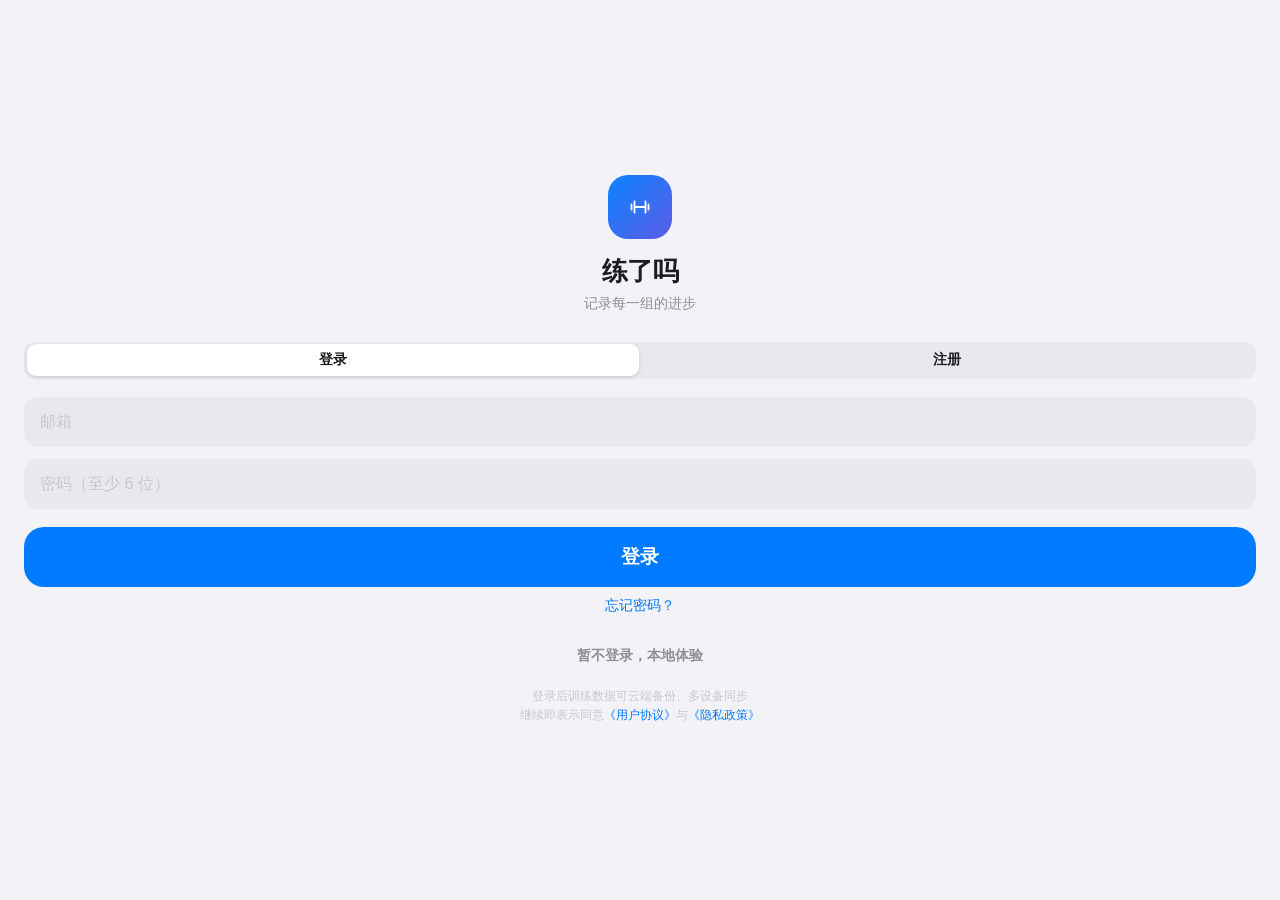
==== index.html @ d84c1d06 "发布 tieji-v76" ====
<!DOCTYPE html>
<html lang="zh-CN">
<head>
<meta charset="UTF-8">
<meta name="viewport" content="width=device-width, initial-scale=1, maximum-scale=1, user-scalable=no, viewport-fit=cover">
<meta name="apple-mobile-web-app-capable" content="yes">
<meta name="apple-mobile-web-app-status-bar-style" content="black-translucent">
<meta name="apple-mobile-web-app-title" content="练了吗">
<meta name="theme-color" content="#f2f2f7" media="(prefers-color-scheme: light)">
<meta name="theme-color" content="#000000" media="(prefers-color-scheme: dark)">
<title>练了吗</title>
<link rel="manifest" href="manifest.webmanifest">
<link rel="apple-touch-icon" href="icons/apple-touch-icon.png">
<!-- iOS 启动图：尺寸必须与机型精确匹配，否则会拉伸或干脆不显示 -->
<link rel="apple-touch-startup-image" href="icons/splash/1320x2868.png" media="(device-width:440px) and (device-height:956px) and (-webkit-device-pixel-ratio:3)">
<link rel="apple-touch-startup-image" href="icons/splash/1206x2622.png" media="(device-width:402px) and (device-height:874px) and (-webkit-device-pixel-ratio:3)">
<link rel="apple-touch-startup-image" href="icons/splash/1290x2796.png" media="(device-width:430px) and (device-height:932px) and (-webkit-device-pixel-ratio:3)">
<link rel="apple-touch-startup-image" href="icons/splash/1179x2556.png" media="(device-width:393px) and (device-height:852px) and (-webkit-device-pixel-ratio:3)">
<link rel="apple-touch-startup-image" href="icons/splash/1170x2532.png" media="(device-width:390px) and (device-height:844px) and (-webkit-device-pixel-ratio:3)">
<link rel="apple-touch-startup-image" href="icons/splash/1284x2778.png" media="(device-width:428px) and (device-height:926px) and (-webkit-device-pixel-ratio:3)">
<link rel="apple-touch-startup-image" href="icons/splash/1125x2436.png" media="(device-width:375px) and (device-height:812px) and (-webkit-device-pixel-ratio:3)">
<link rel="apple-touch-startup-image" href="icons/splash/828x1792.png" media="(device-width:414px) and (device-height:896px) and (-webkit-device-pixel-ratio:2)">
<link rel="apple-touch-startup-image" href="icons/splash/1242x2688.png" media="(device-width:414px) and (device-height:896px) and (-webkit-device-pixel-ratio:3)">
<link rel="apple-touch-startup-image" href="icons/splash/750x1334.png" media="(device-width:375px) and (device-height:667px) and (-webkit-device-pixel-ratio:2)">
<link rel="apple-touch-startup-image" href="icons/splash/1242x2208.png" media="(device-width:414px) and (device-height:736px) and (-webkit-device-pixel-ratio:3)">
<link rel="apple-touch-startup-image" href="icons/splash/640x1136.png" media="(device-width:320px) and (device-height:568px) and (-webkit-device-pixel-ratio:2)">
<link rel="icon" href="icons/icon-192.png">
<link rel="stylesheet" href="css/styles.css">
<style>
/* 启动占位：系统启动图之后、首屏渲染之前的那一小段，别让用户看见白屏。
   必须内联——等外部 CSS 加载完再显示就迟了。 */
#boot{position:fixed;inset:0;z-index:9999;background:#f2f2f7;display:flex;align-items:center;justify-content:center;animation:bootFade .35s ease 3s forwards}
#boot img{width:104px;height:104px;border-radius:24px;display:block}
#boot.gone{opacity:0;transition:opacity .3s ease;pointer-events:none}
@keyframes bootFade{to{opacity:0;visibility:hidden}}
@media (prefers-color-scheme:dark){#boot{background:#000}}
</style>
</head>
<body>
<div id="boot"><img src="icons/icon-192.png" alt=""></div>
<div id="app">

  <!-- ======== 主界面（四个 Tab） ======== -->
  <main id="screens">

    <!-- 今天 -->
    <section class="screen" id="screen-today">
      <header class="nav">
        <h1 class="large-title">练了吗</h1>
      </header>
      <div id="today-content"></div>
    </section>

    <!-- 动作库 -->
    <section class="screen" id="screen-exercises">
      <header class="nav">
        <h1 class="large-title">动作库</h1>
        <span class="nav-right">
          <button class="nav-text" data-act="reset-exercises">重置</button>
          <button class="nav-btn" id="btn-add-exercise" data-icon="plus" aria-label="自定义动作"></button>
        </span>
      </header>
      <div class="search-bar">
        <span class="search-ico" data-icon="search"></span>
        <input id="exercise-search" type="search" placeholder="搜索动作" autocomplete="off">
      </div>
      <div class="chips" id="category-chips"></div>
      <p class="ex-order-hint" id="ex-order-hint"></p>
      <div id="exercise-list"></div>
    </section>

    <!-- 我的 -->
    <section class="screen" id="screen-me">
      <header class="nav">
        <h1 class="large-title">我的</h1>
      </header>
      <div id="me-content"></div>
    </section>
  </main>

  <!-- ======== 底部 Tab 栏 ======== -->
  <nav id="tabbar">
    <button class="tab active" data-tab="today"><span class="tab-ico" data-icon="calendar"></span>今天</button>
    <button class="tab" data-tab="exercises"><span class="tab-ico" data-icon="dumbbell"></span>动作</button>
    <button class="tab" data-tab="me"><span class="tab-ico" data-icon="user"></span>我的</button>
  </nav>

  <!-- ======== 全部历史（从今天页进入；z-index 低于 sub-view，点开训练详情时详情盖在它上面） ======== -->
  <div class="overlay" id="history-view" style="z-index:49">
    <header class="overlay-nav">
      <button class="text-btn primary" id="history-back">返回</button>
      <div class="overlay-title">全部历史</div>
      <span class="nav-spacer"></span>
    </header>
    <div class="overlay-body" id="history-body"></div>
  </div>

  <!-- ======== 计划编辑（与训练页同一套布局：返回 / 可编辑标题 / 右上保存 / 底部固定按钮） ======== -->
  <div class="overlay" id="plan-view" style="z-index:52">
    <header class="overlay-nav">
      <button class="text-btn primary" id="plan-back">返回</button>
      <div class="overlay-title">
        <input id="plan-name" type="text" maxlength="20" placeholder="计划名称，如：背部 · 增肌">
      </div>
      <button class="text-btn primary" id="plan-save">保存</button>
    </header>
    <div class="workout-meta">
      <span class="wm-vol" id="plan-summary">0 个动作</span>
      <span></span>
      <span></span>
    </div>
    <div class="overlay-body" id="plan-body"></div>
    <div class="workout-footer">
      <button class="btn ghost big" id="plan-add">+ 添加动作</button>
    </div>
  </div>

  <!-- ======== 训练中全屏界面 ======== -->
  <div class="overlay" id="workout-view">
    <header class="overlay-nav">
      <button class="text-btn primary" id="btn-back-workout">返回</button>
      <div class="overlay-title">
        <input id="workout-name" type="text" maxlength="20" placeholder="训练名称">
      </div>
      <button class="text-btn primary" id="btn-finish-workout">完成</button>
    </header>
    <div class="workout-meta">
      <span class="wm-vol" id="workout-volume">容量 0 kg</span>
      <span class="wm-last" id="workout-last"><small>上组完成</small><b id="last-set-time">--:--</b></span>
      <button class="nav-btn wm-settings" id="btn-workout-settings" data-icon="sliders" aria-label="训练设置"></button>
    </div>
    <div class="overlay-body" id="workout-body"></div>
    <div class="workout-footer">
      <button class="btn ghost" id="btn-add-exercise-to-workout"><span data-icon="plus"></span>添加动作</button>
    </div>
  </div>

  <!-- ======== 训练详情 / 设置 等全屏子界面 ======== -->
  <div class="overlay" id="sub-view">
    <header class="overlay-nav">
      <button class="text-btn primary" id="sub-back">返回</button>
      <div class="overlay-title" id="sub-title"></div>
      <div class="nav-btn-placeholder"></div>
    </header>
    <div class="overlay-body" id="sub-body"></div>
  </div>

  <!-- ======== 头像裁剪（上传前确认范围） ======== -->
  <div class="overlay crop-overlay" id="crop-view" style="z-index:62">
    <header class="overlay-nav">
      <button class="text-btn" id="crop-cancel">取消</button>
      <div class="overlay-title">调整头像</div>
      <button class="text-btn primary" id="crop-ok">使用</button>
    </header>
    <div class="crop-wrap">
      <div class="crop-stage" id="crop-stage">
        <img id="crop-img" alt="">
        <div class="crop-ring"></div>
      </div>
      <p class="crop-tip">拖动图片调整位置 · 拖动下方滑块缩放</p>
      <input class="crop-zoom" id="crop-zoom" type="range" min="1" max="3" step="0.01" value="1">
    </div>
  </div>

  <!-- ======== 设置新密码（邮箱重置链接回来） ======== -->
  <div class="overlay" id="reset-view" style="z-index:75">
    <div class="auth-wrap">
      <div class="auth-brand">
        <span class="auth-logo" data-icon="lock"></span>
        <h1>设置新密码</h1>
        <p id="reset-subtitle">设置一个新密码</p>
      </div>
      <input class="auth-input" id="reset-password" type="password" placeholder="新密码（至少 6 位）" autocomplete="new-password">
      <input class="auth-input" id="reset-password2" type="password" placeholder="再输一次新密码" autocomplete="new-password">
      <div class="auth-error" id="reset-error"></div>
      <button class="btn big" id="reset-submit">保存新密码</button>
      <button class="auth-skip" id="reset-cancel">取消，返回登录</button>
    </div>
  </div>

  <!-- ======== 登录 / 注册全屏界面 ======== -->
  <div class="overlay" id="auth-view" style="z-index:60">
    <div class="auth-wrap">
      <div class="auth-brand">
        <span class="auth-logo" data-icon="dumbbell"></span>
        <h1>练了吗</h1>
        <p>记录每一组的进步</p>
      </div>
      <div class="seg" id="auth-tabs">
        <button class="active" data-auth-tab="login">登录</button>
        <button data-auth-tab="register">注册</button>
      </div>
      <input class="auth-input" id="auth-email" type="email" placeholder="邮箱" autocomplete="email" inputmode="email">
      <input class="auth-input" id="auth-password" type="password" placeholder="密码（至少 6 位）" autocomplete="new-password">
      <input class="auth-input" id="auth-password2" type="password" placeholder="再输一次密码" autocomplete="new-password" style="display:none">
      <input class="auth-input" id="auth-nickname" type="text" placeholder="昵称（选填）" maxlength="16" style="display:none">
      <div class="auth-error" id="auth-error"></div>
      <button class="btn big" id="auth-submit">登录</button>
      <div class="auth-links">
        <button class="auth-link" id="auth-forgot">忘记密码？</button>
      </div>
      <button class="auth-skip" id="auth-skip">暂不登录，本地体验</button>
      <p class="auth-note">登录后训练数据可云端备份、多设备同步<br>
        继续即表示同意<a href="legal.html#terms" target="_blank">《用户协议》</a>与<a href="legal.html#privacy" target="_blank">《隐私政策》</a></p>
    </div>
  </div>

  <!-- ======== 分享长图预览（iOS 上长按图片保存） ======== -->
  <div class="overlay share-overlay" id="share-view" style="z-index:78">
    <div class="share-bar">
      <span class="share-title">分享长图</span>
      <button class="nav-btn" id="share-close" data-icon="xmark" aria-label="关闭"></button>
    </div>
    <div class="share-body">
      <img id="share-img" alt="训练记录长图">
      <p class="share-tip">长按图片即可保存到相册或转发给朋友</p>
    </div>
  </div>

  <!-- ======== 底部弹出层 ======== -->
  <div class="sheet-backdrop" id="sheet-backdrop"></div>
  <div class="sheet" id="sheet"><div class="sheet-handle"></div><div id="sheet-content"></div></div>

  <!-- ======== 自定义确认框 ======== -->
  <div class="alert-backdrop" id="alert-backdrop">
    <div class="alert">
      <div class="alert-title" id="alert-title"></div>
      <div class="alert-msg" id="alert-msg"></div>
      <div class="alert-actions">
        <button class="alert-btn" id="alert-cancel"></button>
        <button class="alert-btn primary" id="alert-ok"></button>
      </div>
    </div>
  </div>

  <div class="toast" id="toast"></div>
  <input type="file" id="avatar-file" accept="image/*" style="display:none">
</div>

<script src="js/storage.js"></script>
<script src="js/charts.js"></script>
<script src="js/vendor/supabase.js"></script>
<script src="js/config.js"></script>
<script src="js/telemetry.js"></script>
<script src="js/cloud.js"></script>
<script src="js/app.js"></script>
</body>
</html>
---- css/styles.css ----
/* ============ 练了吗 · iOS 风格样式 ============ */
:root{
  --bg:#f2f2f7;
  --card:#ffffff;
  --card-2:#f7f7fa;
  --text:#1c1c1e;
  --text-2:#8e8e93;
  --text-3:#c7c7cc;
  --sep:rgba(60,60,67,.12);
  --blue:#007aff;
  --blue-soft:rgba(0,122,255,.12);
  --green:#34c759;
  --red:#ff3b30;
  --orange:#ff9500;
  --purple:#af52de;
  --tabbar:rgba(249,249,249,.88);
  --shadow:0 1px 2px rgba(0,0,0,.05),0 6px 20px rgba(0,0,0,.07);
  --sheet-bg:#ffffff;
  --input-bg:rgba(118,118,128,.08);
}
[data-theme="dark"]{
  --bg:#000000;
  --card:#1c1c1e;
  --card-2:#2c2c2e;
  --text:#ffffff;
  --text-2:#8e8e93;
  --text-3:#48484a;
  --sep:rgba(84,84,88,.4);
  --blue:#0a84ff;
  --blue-soft:rgba(10,132,255,.18);
  --tabbar:rgba(20,20,20,.85);
  --shadow:none;
  --sheet-bg:#1c1c1e;
  --input-bg:rgba(118,118,128,.24);
}

*{margin:0;padding:0;box-sizing:border-box;-webkit-tap-highlight-color:transparent;}
html,body{height:100%;}
/* 锁住系统字体缩放：iOS 横屏会做文字膨胀/保留放大级别，转回竖屏常常不恢复 */
html,body{-webkit-text-size-adjust:none;-moz-text-size-adjust:none;text-size-adjust:none;}
body{
  position:fixed;inset:0;overflow:hidden;
  font-family:-apple-system,BlinkMacSystemFont,"SF Pro Text","PingFang SC","Helvetica Neue","Microsoft YaHei",sans-serif;
  background:var(--bg);color:var(--text);
  font-size:17px;line-height:1.45;
  overscroll-behavior:none;
  -webkit-font-smoothing:antialiased;
}
button{font-family:inherit;border:none;background:none;color:var(--blue);cursor:pointer;touch-action:manipulation;}
/* 长按按钮是用来连发加减的（重量/次数步进），不能让 iOS 弹出「拷贝 / 查询 / 翻译」文本菜单。
 * 整页禁选防误选，但输入框要能正常编辑、选中、长按粘贴。 */
body{-webkit-user-select:none;user-select:none;-webkit-touch-callout:none;}
input,textarea{-webkit-user-select:text;user-select:text;-webkit-touch-callout:default;}
button,label,.stepper,.switch{-webkit-user-select:none;user-select:none;-webkit-touch-callout:none;}
input{font-family:inherit;font-size:16px;}
svg{display:block;}

/* ---------- 屏幕与滚动 ---------- */
#app{height:100%;}
#screens{height:100%;}
.screen{
  display:none;height:100%;overflow-y:auto;-webkit-overflow-scrolling:touch;
  padding:0 16px calc(64px + env(safe-area-inset-bottom) + 20px);
}
.screen.active{display:block;animation:fadeIn .22s ease;}
@keyframes fadeIn{from{opacity:0;transform:translateY(6px);}to{opacity:1;transform:none;}}

/* ---------- 导航大标题 ---------- */
.nav{
  display:flex;align-items:flex-end;justify-content:space-between;
  padding:calc(env(safe-area-inset-top) + 18px) 0 10px;
}
.large-title{
  /* 中文大标题靠"更大 + 收紧字距"出质感；原来 30px/+0.2 字距在大字号下显得松散 */
  font-size:34px;font-weight:800;letter-spacing:-1px;line-height:1.12;
  -webkit-font-smoothing:antialiased;
}
.nav-btn{
  width:36px;height:36px;border-radius:50%;display:grid;place-items:center;
  background:var(--input-bg);color:var(--text);margin-bottom:2px;
}
.nav-btn:active{opacity:.6;}
.nav-btn-placeholder{width:36px;}

/* ---------- 底部 Tab 栏 ---------- */
#tabbar{
  position:fixed;left:0;right:0;bottom:0;z-index:40;
  display:flex;padding:6px 8px calc(env(safe-area-inset-bottom) + 4px);
  background:var(--tabbar);
  backdrop-filter:saturate(180%) blur(20px);-webkit-backdrop-filter:saturate(180%) blur(20px);
  border-top:.5px solid var(--sep);
}
.tab{
  flex:1;display:flex;flex-direction:column;align-items:center;gap:2px;
  font-size:10px;font-weight:600;color:var(--text-2);padding:3px 0;
}
.tab-ico{display:grid;place-items:center;height:26px;}
.tab.active{color:var(--blue);}
.tab:active .tab-ico{transform:scale(.9);}
.tab-ico{transition:transform .12s;}

/* ---------- 卡片与列表 ---------- */
.card{
  background:var(--card);border-radius:18px;
  box-shadow:var(--shadow);margin-bottom:14px;overflow:hidden;
}
.card-pad{padding:16px;}
.section-title{
  font-size:13px;font-weight:600;color:var(--text-2);
  text-transform:uppercase;letter-spacing:.4px;margin:20px 0 8px 4px;
}
/* 区块标题右侧的入口（如「全部历史 ›」） */
.section-title.with-more{display:flex;align-items:center;justify-content:space-between;margin-right:6px;}
.section-title .st-more{
  font-size:13px;font-weight:500;color:var(--blue);
  text-transform:none;letter-spacing:0;background:none;border:none;padding:2px 0;
}
.section-title .st-more:active{opacity:.45;}
/* overlay 标题栏第三格占位，让标题真正居中 */
.overlay-nav .nav-spacer{width:52px;flex:none;}
.list{background:var(--card);border-radius:18px;box-shadow:var(--shadow);overflow:hidden;}
.row{
  display:flex;align-items:center;gap:12px;width:100%;text-align:left;
  padding:13px 16px;font-size:16px;color:var(--text);
  border-bottom:.5px solid var(--sep);background:var(--card);
}
.row:last-child{border-bottom:none;}
.row:active{background:var(--card-2);}
.row-sub{display:block;font-size:13px;color:var(--text-2);margin-top:2px;}
/* 动作列表行内显示该动作的历史最佳 e1RM */
.ex-best{font-size:13.5px;font-weight:600;color:var(--text-2);white-space:nowrap;}
.ex-best small{font-size:11px;font-weight:400;margin-left:1px;opacity:.65;}
/* 账号卡片首行：昵称一行、脱敏邮箱一行，不再挤在一起 */
.acct-row{align-items:center;}
.acct-info{min-width:0;}
.acct-name{display:block;font-size:16.5px;font-weight:700;line-height:1.25;
  overflow:hidden;text-overflow:ellipsis;white-space:nowrap;}
.acct-info .row-sub{margin-top:3px;font-size:12.5px;letter-spacing:.2px;}
.row .grow{flex:1;min-width:0;}
.row .val{color:var(--text-2);font-size:15px;}
/* 首页训练计划那两行：比普通行矮一点，别占掉首屏太多 */
.row.plan-row{padding:10px 16px;}
.row.plan-row b{display:block;font-size:16px;font-weight:600;}
.row.plan-row small{display:block;font-size:12.5px;color:var(--text-2);margin-top:1px;}
.chevron{color:var(--text-3);flex:none;}
/* 动作库拖动把手：按住右侧 ≡ 上下拖动即可排序 */
.ex-drag{color:var(--text-3);flex:none;display:grid;place-items:center;width:28px;height:36px;
  margin-right:-8px;touch-action:none;cursor:grab;-webkit-user-select:none;user-select:none;}
.ex-drag:active{color:var(--blue);}
/* 拖动中的行：微微“浮”起来 —— 放大一点、加投影、提层级，松手回落 */
.row.dragging{
  position:relative;z-index:20;
  background:var(--card);
  box-shadow:0 10px 24px rgba(0,0,0,.16),0 2px 6px rgba(0,0,0,.10);
  transform:scale(1.03);
  border-radius:14px;
  transition:none;               /* 拖动中不要过渡，跟手才重要 */
}
.row.dragging .ex-drag{color:var(--blue);cursor:grabbing;}
/* 未被拖动但正在被跨越的行：让出位置时轻微下沉，层次更清楚 */
.row.drag-bumping{transform:scale(.985);opacity:.75;}
@media (prefers-color-scheme: dark){
  .row.dragging{box-shadow:0 10px 26px rgba(0,0,0,.55),0 0 0 1px rgba(255,255,255,.06);}
}
.ex-order-hint{font-size:12px;color:var(--text-3);padding:0 4px 10px;}

/* ---------- 按钮 ---------- */
.btn{
  display:flex;align-items:center;justify-content:center;gap:8px;
  width:100%;height:52px;border-radius:16px;
  background:var(--blue);color:#fff;font-size:17px;font-weight:700;
  transition:transform .12s,opacity .12s;
}
.btn:active{transform:scale(.97);opacity:.9;}
.btn.ghost{background:var(--blue-soft);color:var(--blue);}
.btn.danger{background:rgba(255,59,48,.12);color:var(--red);}
.btn.big{height:60px;font-size:19px;border-radius:20px;}
.btn[disabled]{opacity:.4;pointer-events:none;}
.text-btn{font-size:17px;font-weight:600;padding:6px 2px;}
.text-btn.primary{color:var(--blue);}

/* ---------- 今天页 ---------- */
.start-card{
  display:flex;align-items:center;gap:14px;width:100%;
  background:linear-gradient(135deg,#0a84ff,#5e5ce6);
  border-radius:22px;padding:20px;color:#fff;box-shadow:0 10px 28px rgba(10,132,255,.32);
  margin-top:6px;transition:transform .12s;
}
.start-card:active{transform:scale(.98);}
.start-ico{
  width:52px;height:52px;border-radius:16px;flex:none;
  background:rgba(255,255,255,.18);display:grid;place-items:center;
}
.start-text{flex:1;min-width:0;text-align:center;}
.start-card b{font-size:19px;display:block;}
.start-card small{opacity:.85;font-size:13px;}

.active-card{
  background:var(--card);border-radius:22px;box-shadow:var(--shadow);
  padding:18px;margin-top:6px;border:.5px solid var(--sep);
}
.active-card .ac-head{display:flex;align-items:center;justify-content:space-between;margin-bottom:10px;}
.ac-badge{display:flex;align-items:center;gap:6px;color:var(--green);font-weight:700;font-size:14px;}
.ac-dot{width:8px;height:8px;border-radius:50%;background:var(--green);animation:pulse 1.6s infinite;}
@keyframes pulse{0%,100%{opacity:1;}50%{opacity:.35;}}
.ac-time{font-size:15px;font-weight:700;color:var(--text-2);font-variant-numeric:tabular-nums;}
.ac-name{font-size:20px;font-weight:800;margin-bottom:4px;}
.ac-meta{font-size:14px;color:var(--text-2);margin-bottom:14px;}
.ac-actions{display:flex;gap:10px;}
.ac-actions .btn{height:46px;}

.week-strip{display:grid;grid-template-columns:repeat(3,1fr);gap:10px;margin:4px 0 2px;}
.ws-item{background:var(--card);border-radius:14px;padding:11px 6px;text-align:center;box-shadow:var(--shadow);min-width:0;}
.ws-item b{font-size:17px;display:block;font-variant-numeric:tabular-nums;white-space:nowrap;}
.ws-item small{font-size:11px;color:var(--text-2);white-space:nowrap;}
/* 统计条的展开/收起 */
.strip-toggle{
  display:block;width:100%;margin:2px 0 0;padding:5px 0 3px;
  font-size:12.5px;font-weight:500;color:var(--blue);
  background:none;border:none;
}
.strip-toggle:active{opacity:.45;}

.history-row{display:flex;align-items:center;gap:12px;padding:13px 16px;border-bottom:.5px solid var(--sep);width:100%;text-align:left;background:var(--card);}
.history-row:last-child{border-bottom:none;}
.history-row:active{background:var(--card-2);}
.hr-date{flex:none;width:52px;text-align:center;}
.hr-date b{font-size:20px;display:block;font-variant-numeric:tabular-nums;}
.hr-date small{font-size:11px;color:var(--text-2);}
.hr-info{flex:1;min-width:0;}
.hr-info b{font-size:16px;display:block;white-space:nowrap;overflow:hidden;text-overflow:ellipsis;}
.hr-info small{font-size:13px;color:var(--text-2);}
/* 标题行：训练名 + 主要部位小标签 */
.hr-line{display:flex;align-items:center;gap:6px;min-width:0;}
.hr-line b{min-width:0;}
.hr-cat{flex:none;font-size:11px;font-weight:600;color:var(--blue);background:var(--blue-soft);border-radius:6px;padding:1px 6px;line-height:1.6;}
.hr-vol{text-align:right;font-size:14px;font-weight:700;color:var(--blue);font-variant-numeric:tabular-nums;flex:none;}
.hr-vol small{display:block;font-weight:500;color:var(--text-2);font-size:11px;}

/* ---------- 搜索与分类 chips ---------- */
.search-bar{
  display:flex;align-items:center;gap:8px;background:var(--input-bg);
  border-radius:12px;padding:0 12px;height:40px;margin:6px 0 12px;color:var(--text-2);
}
.search-bar input{flex:1;border:none;background:none;outline:none;color:var(--text);height:100%;font-size:16px;}
.search-bar input::-webkit-search-cancel-button{-webkit-appearance:none;}
.chips{display:flex;gap:8px;overflow-x:auto;padding-bottom:4px;margin-bottom:6px;scrollbar-width:none;}
.chips::-webkit-scrollbar{display:none;}
.chip{
  flex:none;padding:7px 14px;border-radius:18px;background:var(--input-bg);
  color:var(--text);font-size:14px;font-weight:600;transition:all .15s;
}
.chip.active{background:var(--blue);color:#fff;}

/* ---------- 训练中界面 ---------- */
.overlay{
  position:fixed;inset:0;z-index:50;background:var(--bg);
  display:flex;flex-direction:column;
  transform:translateY(100%);transition:transform .32s cubic-bezier(.32,.72,.35,1);
  visibility:hidden;
}
.overlay.show{transform:none;visibility:visible;}
/* 右滑返回关闭时临时禁用过渡，避免“滑出去又滑回来”的闪烁 */
.overlay.no-anim,.sheet.no-anim{transition:none !important;}
.overlay-nav{
  display:flex;align-items:center;justify-content:space-between;gap:10px;
  padding:calc(env(safe-area-inset-top) + 10px) 16px 8px;
  border-bottom:.5px solid var(--sep);
}
.overlay-title{flex:1;text-align:center;}
.overlay-title input{
  width:100%;max-width:220px;border:none;background:none;outline:none;text-align:center;
  font-size:17px;font-weight:700;color:var(--text);
}
.workout-meta{
  display:grid;grid-template-columns:1fr auto 1fr;align-items:center;gap:8px;
  padding:12px 16px 6px;font-size:14px;color:var(--text-2);
}
.wm-vol{font-weight:700;color:var(--blue);font-variant-numeric:tabular-nums;justify-self:start;}
/* 上组完成时间：小字居中，放在总容量旁边。**始终参与布局**，否则中间格塌掉、齿轮会滑到中间 */
.wm-last{display:block;justify-self:center;text-align:center;white-space:nowrap;font-size:12px;color:var(--text-2);line-height:1.15;}
.wm-last.show{animation:fadeIn .2s ease;}
.wm-last small{display:block;font-size:11px;color:var(--text-2);}
/* 还没记录任何一组：中间显示等待提示，字号提到正常行高，避免空格子 */
.wm-last.idle small{font-size:13px;font-weight:600;}
.wm-last b{font-size:13px;font-weight:700;color:var(--blue);font-variant-numeric:tabular-nums;}
@keyframes fadeIn{from{opacity:0;}to{opacity:1;}}
.wm-settings{width:30px;height:30px;margin:0;justify-self:end;}
.overlay-body{flex:1;overflow-y:auto;-webkit-overflow-scrolling:touch;padding:8px 16px 20px;}
.workout-footer{padding:10px 16px calc(env(safe-area-inset-bottom) + 12px);border-top:.5px solid var(--sep);background:var(--bg);}

.ex-card{background:var(--card);border-radius:18px;box-shadow:var(--shadow);margin-bottom:14px;overflow:hidden;}
.ex-head{display:flex;align-items:center;gap:10px;padding:14px 16px 10px;}
.ex-head .grow{flex:1;min-width:0;}
.ex-head b{font-size:16.5px;}
.ex-head small{display:block;font-size:12px;color:var(--text-2);margin-top:1px;}
.ex-cat{font-size:11px;font-weight:700;color:var(--blue);background:var(--blue-soft);padding:3px 8px;border-radius:8px;flex:none;}
.set-table{width:100%;border-collapse:collapse;}
.set-table th{
  font-size:11px;color:var(--text-2);font-weight:600;text-align:left;
  padding:6px 16px;border-top:.5px solid var(--sep);border-bottom:.5px solid var(--sep);
  background:var(--card-2);
}
.set-table td{padding:0 16px;font-size:15px;border-bottom:.5px solid var(--sep);height:44px;font-variant-numeric:tabular-nums;}
.set-table tr:last-child td{border-bottom:none;}
.set-table .set-idx{color:var(--text-2);width:34px;font-weight:700;}
.set-table .set-main{font-weight:700;}
.set-table .set-e1rm{color:var(--text-2);font-size:12px;text-align:right;width:76px;}
.set-row-btn{display:block;width:100%;text-align:left;color:var(--text);}
.set-row-btn:active{background:var(--card-2);}
.add-set-btn{
  display:flex;align-items:center;justify-content:center;gap:6px;width:100%;
  padding:12px;color:var(--blue);font-weight:700;font-size:15px;
  border-top:.5px solid var(--sep);
}
.add-set-btn:active{background:var(--blue-soft);}
.pr-tag{display:inline-block;font-size:10px;font-weight:800;color:#fff;background:var(--orange);border-radius:6px;padding:2px 5px;margin-left:6px;vertical-align:1px;}
/* 同一重量重复做时的序号（×1 ×2 ×3…），比一串一模一样的「45 kg × 8 次」好读 */
.rep-idx{display:inline-block;font-size:10.5px;font-weight:600;color:var(--text-2);background:rgba(118,118,128,.16);border-radius:5px;padding:1px 5px;margin-left:6px;vertical-align:1px;}

.empty{
  text-align:center;padding:48px 24px;color:var(--text-2);
}
.empty svg{margin:0 auto 12px;color:var(--text-3);}
.empty b{display:block;color:var(--text);font-size:17px;margin-bottom:4px;}
.empty p{font-size:14px;}

/* ---------- 上组完成时间（已并入顶部 meta 行，旧的悬浮条样式移除） ---------- */

/* ---------- 底部弹出层 ---------- */
.sheet-backdrop{
  position:fixed;inset:0;z-index:65;background:rgba(0,0,0,.4);
  opacity:0;pointer-events:none;transition:opacity .25s;
}
.sheet-backdrop.show{opacity:1;pointer-events:auto;}
.sheet{
  position:fixed;left:0;right:0;z-index:66;
  background:var(--sheet-bg);border-radius:24px 24px 0 0;
  padding:8px 20px calc(env(safe-area-inset-bottom) + 20px);
  transform:translateY(105%);transition:transform .32s cubic-bezier(.32,.72,.35,1);
  overflow-y:auto;
  /* 键盘弹出时 --kb 由 JS 写入：弹层整体上移并收缩，否则底部的输入框会被键盘盖住 */
  bottom:var(--kb,0px);
  max-height:calc(88% - var(--kb,0px));
}
.sheet.show{transform:none;}
.sheet-handle{width:38px;height:5px;border-radius:3px;background:var(--text-3);margin:4px auto 14px;}
.sheet-title{font-size:20px;font-weight:800;margin-bottom:4px;}
.sheet-sub{font-size:13.5px;color:var(--text-2);margin-bottom:18px;}

.stepper-row{
  display:flex;align-items:center;justify-content:space-between;
  padding:12px 0;border-bottom:.5px solid var(--sep);
}
.stepper-row:last-of-type{border-bottom:none;}
.stepper-label{font-size:15px;font-weight:600;}
.stepper-label small{display:block;font-size:12px;color:var(--text-2);font-weight:400;}
.stepper{display:flex;align-items:center;gap:6px;}
.stepper button{
  width:40px;height:40px;border-radius:13px;background:var(--input-bg);
  display:grid;place-items:center;font-size:20px;font-weight:700;color:var(--text);
}
.stepper button:active{opacity:.5;}
.stepper input{
  width:76px;height:44px;border:none;outline:none;text-align:center;
  background:var(--input-bg);border-radius:13px;font-size:22px;font-weight:800;
  color:var(--text);font-variant-numeric:tabular-nums;-moz-appearance:textfield;
}
.stepper input::-webkit-outer-spin-button,.stepper input::-webkit-inner-spin-button{-webkit-appearance:none;}
.row .stepper{flex:none;}
.last-sets{margin:14px 0;padding:12px 14px;background:var(--card-2);border-radius:14px;}
.last-sets b{font-size:12px;color:var(--text-2);display:block;margin-bottom:6px;}
.last-sets .ls-item{display:inline-block;background:var(--card);border:none;border-radius:8px;padding:5px 9px;
  font-size:13px;font-weight:700;margin:0 6px 6px 0;font-variant-numeric:tabular-nums;
  box-shadow:var(--shadow);color:var(--text);font-family:inherit;cursor:pointer;}
.last-sets .ls-item:active{transform:scale(.94);background:var(--blue-soft);color:var(--blue);}
.ls-tip{display:block;font-size:11.5px;color:var(--text-3);}
/* 动作库里「改回按训练次数排序」的文字按钮 */
.hint-link{background:none;border:none;padding:0;font-size:12px;color:var(--blue);font-family:inherit;}

.seg{
  display:flex;background:var(--input-bg);border-radius:11px;padding:2.5px;gap:2.5px;
}
.seg button{
  flex:1;padding:7px 4px;border-radius:9px;font-size:14px;font-weight:600;color:var(--text);
  transition:all .15s;white-space:nowrap;
}
.seg button.active{background:var(--card);box-shadow:0 1.5px 4px rgba(0,0,0,.12);font-weight:700;}
[data-theme="dark"] .seg button.active{background:#48484a;}

.switch{position:relative;width:50px;height:30px;flex:none;}
.switch input{opacity:0;width:100%;height:100%;position:absolute;cursor:pointer;}
.switch .knob{
  position:absolute;inset:0;border-radius:16px;background:var(--text-3);
  transition:background .2s;pointer-events:none;
}
.switch .knob::after{
  content:"";position:absolute;width:26px;height:26px;border-radius:50%;
  background:#fff;top:2px;left:2px;transition:transform .2s;box-shadow:0 2px 5px rgba(0,0,0,.25);
}
.switch input:checked + .knob{background:var(--green);}
.switch input:checked + .knob::after{transform:translateX(20px);}

/* ---------- 统计页 ---------- */
.stat-grid{display:grid;grid-template-columns:1fr 1fr;gap:12px;margin-bottom:6px;}
.stat-card{background:var(--card);border-radius:16px;padding:14px;box-shadow:var(--shadow);}
.stat-card b{font-size:22px;font-variant-numeric:tabular-nums;display:block;letter-spacing:-.3px;}
.stat-card small{font-size:12.5px;color:var(--text-2);}
.stat-card .unit{font-size:12px;font-weight:600;color:var(--text-2);}
.pr-row{display:flex;align-items:center;gap:12px;padding:12px 16px;border-bottom:.5px solid var(--sep);width:100%;text-align:left;background:var(--card);}
.pr-row:last-child{border-bottom:none;}
.pr-ico{width:34px;height:34px;border-radius:11px;background:rgba(255,149,0,.14);color:var(--orange);display:grid;place-items:center;flex:none;}
.pr-row .grow{flex:1;min-width:0;}
.pr-row b{font-size:15.5px;display:block;}
.pr-row small{font-size:12.5px;color:var(--text-2);}
.pr-val{font-size:15px;font-weight:800;color:var(--orange);font-variant-numeric:tabular-nums;}
.chart-box{background:var(--card);border-radius:18px;box-shadow:var(--shadow);padding:16px 12px 10px;margin-bottom:14px;}
.chart-box .cb-title{font-size:14px;font-weight:700;margin:0 4px 10px;display:flex;justify-content:space-between;align-items:baseline;}
.chart-box .cb-title small{font-weight:500;color:var(--text-2);font-size:12px;}
.chart-box svg{width:100%;height:auto;}

/* ---------- 自定义确认框 ---------- */
.alert-backdrop{
  position:fixed;inset:0;z-index:70;background:rgba(0,0,0,.35);
  display:grid;place-items:center;padding:40px;
  opacity:0;pointer-events:none;transition:opacity .2s;
}
.alert-backdrop.show{opacity:1;pointer-events:auto;}
.alert{
  width:100%;max-width:300px;background:var(--sheet-bg);border-radius:18px;
  overflow:hidden;text-align:center;transform:scale(1.1);transition:transform .2s;
}
.alert-backdrop.show .alert{transform:scale(1);}
.alert-title{font-size:16px;font-weight:800;padding:18px 18px 0;}
.alert-msg{font-size:13.5px;color:var(--text-2);padding:6px 18px 16px;line-height:1.5;}
.alert-actions{display:flex;border-top:.5px solid var(--sep);}
.alert-btn{flex:1;padding:13px;font-size:16px;color:var(--text);border-right:.5px solid var(--sep);}
.alert-btn:last-child{border-right:none;}
.alert-btn.primary{color:var(--blue);font-weight:700;}
.alert-btn.danger{color:var(--red);font-weight:700;}

/* ---------- Toast ---------- */
.toast{
  position:fixed;left:50%;bottom:calc(env(safe-area-inset-bottom) + 90px);z-index:80;
  transform:translateX(-50%) translateY(20px);
  background:rgba(44,44,46,.92);color:#fff;font-size:14px;font-weight:600;
  padding:10px 18px;border-radius:14px;opacity:0;pointer-events:none;
  transition:all .25s;backdrop-filter:blur(10px);white-space:nowrap;
}
.toast.show{opacity:1;transform:translateX(-50%);}

/* ---------- 训练完成摘要 ---------- */
.sum-grid{display:grid;grid-template-columns:1fr 1fr;gap:10px;margin:16px 0 20px;}
.sum-item{background:var(--card-2);border-radius:14px;padding:12px 14px;}
.sum-item b{font-size:19px;font-variant-numeric:tabular-nums;display:block;}
.sum-item small{font-size:12px;color:var(--text-2);}
.sum-pr{background:rgba(255,149,0,.12);border-radius:14px;padding:12px 14px;margin-bottom:16px;}
.sum-pr b{color:var(--orange);font-size:13px;display:block;margin-bottom:4px;}
.sum-pr div{font-size:14px;font-weight:600;}

/* ---------- 设置页 ---------- */
.set-group{margin-bottom:8px;}
.set-note{font-size:12.5px;color:var(--text-2);text-align:center;margin:18px 0 6px;line-height:1.6;}
.app-ver{font-size:11.5px;color:var(--text-3);text-align:center;margin:0 0 18px;letter-spacing:.3px;font-variant-numeric:tabular-nums;}

/* ---------- 登录 / 注册 ---------- */
.auth-wrap{
  height:100%;display:flex;flex-direction:column;justify-content:center;
  padding:32px 24px calc(env(safe-area-inset-bottom) + 32px);overflow-y:auto;
}
.auth-brand{text-align:center;margin-bottom:28px;}
.auth-logo{
  width:64px;height:64px;border-radius:20px;display:grid;place-items:center;margin:0 auto 14px;
  background:linear-gradient(135deg,#0a84ff,#5e5ce6);color:#fff;
}
.auth-brand h1{font-size:26px;font-weight:800;letter-spacing:-.5px;}
.auth-brand p{font-size:13.5px;color:var(--text-2);margin-top:4px;}
#auth-tabs{margin-bottom:18px;}
.auth-input{
  width:100%;height:50px;border:none;outline:none;
  background:var(--input-bg);border-radius:14px;
  padding:0 16px;font-size:16px;color:var(--text);margin-bottom:12px;
}
.auth-input::placeholder{color:var(--text-3);}
.auth-error{
  display:none;font-size:13px;color:var(--red);font-weight:600;
  background:rgba(255,59,48,.1);border-radius:10px;padding:9px 12px;margin-bottom:12px;line-height:1.5;
}
.auth-error.show{display:block;}
#auth-submit{margin-top:6px;}
.auth-skip{
  display:block;margin:16px auto 0;font-size:14px;font-weight:600;color:var(--text-2);padding:8px 12px;
}
.auth-skip:active{opacity:.6;}
.auth-note{text-align:center;font-size:12px;color:var(--text-3);margin-top:14px;line-height:1.6;}
.auth-note a{color:var(--blue);text-decoration:none;}
.auth-links{display:flex;justify-content:center;margin-top:2px;}
.auth-link{background:none;border:none;font-size:14px;color:var(--blue);padding:8px 12px;}
.auth-link:active{opacity:.5;}

/* ---------- 今天页导航头像 ---------- */
.nav-right{display:flex;align-items:flex-end;gap:8px;margin-bottom:2px;}
/* 导航栏上的文字按钮（如动作库「重置」） */
.nav-text{font-size:15px;font-weight:500;color:var(--text-2);padding:0 4px;}
.nav-text:active{opacity:.5;}

/* ---------- 头像裁剪 ---------- */
.crop-overlay{background:#0d0d0f;}
.crop-overlay .overlay-title{color:#fff;}
.crop-overlay .overlay-nav{border-bottom:none;}
.crop-overlay .text-btn{color:rgba(255,255,255,.85);}
.crop-overlay .text-btn.primary{color:#0a84ff;}
.crop-wrap{
  flex:1;display:flex;flex-direction:column;align-items:center;justify-content:center;gap:16px;
  padding:12px 20px calc(env(safe-area-inset-bottom) + 24px);
}
.crop-stage{
  position:relative;width:min(76vw,300px);aspect-ratio:1/1;border-radius:50%;
  overflow:hidden;background:#000;touch-action:none;
}
.crop-stage img{position:absolute;left:0;top:0;max-width:none;user-select:none;-webkit-user-drag:none;}
.crop-ring{position:absolute;inset:0;border-radius:50%;border:2px solid rgba(255,255,255,.9);pointer-events:none;}
.crop-tip{font-size:12.5px;color:rgba(255,255,255,.65);text-align:center;}
.crop-zoom{width:min(76vw,300px);accent-color:#0a84ff;}

/* ---------- 设置页 · 账号区 ---------- */
.profile-avatar{
  position:relative;width:56px;height:56px;border-radius:50%;flex:none;overflow:hidden;
  background:var(--input-bg);display:grid;place-items:center;color:var(--text-3);
}
/* 绝对铺满，避免竖图按原始比例把圆撑成椭圆 */
.profile-avatar img{position:absolute;inset:0;width:100%;height:100%;object-fit:cover;display:block;}
.profile-head{display:flex;align-items:center;gap:14px;}
.profile-head .grow{flex:1;min-width:0;}
.profile-head b{font-size:17px;display:block;}
.profile-head small{font-size:12.5px;color:var(--text-2);display:block;margin-top:2px;word-break:break-all;}
.nick-input{
  border:none;outline:none;background:var(--card-2);border-radius:10px;
  height:36px;padding:0 12px;font-size:15px;color:var(--text);text-align:right;width:140px;
}
.sync-dot{display:inline-block;width:7px;height:7px;border-radius:50%;background:var(--green);margin-right:6px;vertical-align:1px;}

/* 训练中添加动作面板里的「新建自定义动作」入口 */
.picker-new{margin-top:2px;}
.picker-new .val{color:var(--blue);font-size:13px;}

/* ---------- 分享长图预览 ---------- */
.share-overlay{background:#000;z-index:78}
.share-bar{display:flex;align-items:center;justify-content:space-between;padding:calc(env(safe-area-inset-top) + 10px) 16px 10px;color:#fff;flex:none}
.share-title{font-size:17px;font-weight:700}
.share-bar .nav-btn{color:#fff;background:rgba(255,255,255,.14);border-radius:50%;width:32px;height:32px}
.share-body{flex:1;overflow-y:auto;display:flex;flex-direction:column;align-items:center;padding:6px 16px calc(env(safe-area-inset-bottom) + 24px)}
.share-body img{width:100%;max-width:420px;border-radius:16px;box-shadow:0 8px 30px rgba(0,0,0,.5)}
.share-tip{color:rgba(255,255,255,.6);font-size:13px;margin-top:14px;text-align:center}

/* ---------- 训练计划 ---------- */
.pd-idx{flex:none;width:24px;height:24px;border-radius:50%;background:var(--blue-soft);color:var(--blue);
  font-size:13px;font-weight:700;display:grid;place-items:center;margin-right:10px}
.pd-meta{color:var(--text-2);font-size:14px}
/* 计划编辑器：每个动作一张独立白卡 */
.plan-item{background:var(--card);border-radius:14px;padding:12px 14px;margin-bottom:10px;
  box-shadow:0 1px 2px rgba(0,0,0,.04)}
.pi-head{display:flex;align-items:center}
.pi-name{flex:1;min-width:0;display:flex;flex-direction:column}
.pi-name b{font-size:16px;font-weight:700}
.pi-name small{color:var(--text-2);font-size:12px;margin-top:1px}
.pe-del{background:none;border:none;color:var(--red);font-size:13px;padding:8px;flex:none}
.pe-grid{display:flex;gap:6px;margin-top:12px}
/* 计划卡片复用训练页的 ex-card：步进区自己补左右留白 */
.ex-card .pe-grid{padding:0 16px 16px;margin-top:0}
.pe-cell{flex:1;min-width:0}
.pe-cell>small{display:block;font-size:12px;color:var(--text-2);margin-bottom:5px;text-align:center}
/* 三列等分时空间紧张：按钮收紧、输入框用 flex 自适应，避免第三个 “+” 被屏幕右缘裁掉 */
.pe-cell .stepper{width:100%;gap:3px}
.pe-cell .stepper button{width:28px;height:34px;border-radius:10px;font-size:17px;flex:none}
.pe-cell .stepper input.pe-val{flex:1;width:auto;min-width:0;height:34px;font-size:15px;
  border-radius:10px;padding:0;font-weight:800;text-align:center}
/* 0 组时“标记完成”不可用 */
.pb-done.off{opacity:.45}
/* 训练中：计划目标行 */
.plan-bar{display:flex;align-items:center;gap:8px;margin:2px 0 10px;padding:8px 10px;
  background:var(--blue-soft);border-radius:10px}
.plan-bar .pb-target{flex:1;min-width:0;font-size:13px;color:var(--blue);font-weight:600;
  overflow:hidden;text-overflow:ellipsis;white-space:nowrap}
.plan-bar .pb-progress{font-size:12px;color:var(--text-2);font-weight:700;flex:none}
.plan-bar .pb-progress.full{color:var(--green,#34c759)}
.pb-done{flex:none;border:none;background:var(--card);color:var(--text-2);font-size:12px;font-weight:700;
  padding:5px 10px;border-radius:8px;box-shadow:0 1px 2px rgba(0,0,0,.06)}
.pb-done.on{background:var(--green,#34c759);color:#fff}
/* 已完成态：整卡变淡、标题灰掉，一眼看出“这项搞定了” */
.ex-card.ex-done{opacity:.55}
.ex-card.ex-done .ex-head b{color:var(--text-2);text-decoration:line-through}
.ex-card.ex-done .plan-bar{background:rgba(120,120,128,.14)}
.ex-card.ex-done .plan-bar .pb-target{color:var(--text-2)}

/* 二级页底部操作区（跟随内容滚动，不用 fixed，避免遮挡） */
.sub-footer{margin-top:16px;padding-bottom:8px}

/* 计划选动作时：已选的置灰打勾 */
.row.picked{opacity:.5}
.row.picked .val{color:var(--green,#34c759);font-weight:700}


/* ---------- 计划选动作面板：标题行 + 批量选择 + 底部固定完成按钮 ---------- */
.picker-title{display:flex;align-items:center;justify-content:space-between;gap:10px}
.picker-mode{flex:none;background:var(--blue-soft);color:var(--blue);border:none;font-size:13px;
  font-weight:700;padding:7px 12px;border-radius:10px}
.picker-mode:active{opacity:.6}
/* 三段式：头部固定、列表自己滚动、底部按钮独立成行（不压在列表上） */
.sheet.picker-sheet{overflow:hidden;display:flex;flex-direction:column;max-height:80%}
/* 三段式结构在 #sheet-content 内部，这一层也要参与 flex，否则中间列表撑不住高度 */
.sheet.picker-sheet #sheet-content{display:flex;flex-direction:column;flex:1;min-height:0}
.picker-head{flex:none}
.picker-scroll{flex:1;min-height:0;overflow-y:auto;-webkit-overflow-scrolling:touch;
  border-top:.5px solid var(--sep)}
.picker-foot{flex:none;padding:10px 0 0}
/* 底部主操作：比标准大按钮轻一档，避免视觉过重 */
.picker-foot .btn{height:46px;font-size:16px;font-weight:700}
/* 批量模式的勾选框 */
.pcheck{flex:none;width:20px;height:20px;border-radius:50%;border:1.5px solid var(--sep);
  display:grid;place-items:center;font-size:13px;font-weight:800;color:#fff;margin-right:10px}
.row.picked-on .pcheck{background:var(--blue);border-color:var(--blue)}
.row.picked-on .grow{font-weight:700}

/* ---------- 我的：顶部身份卡 ---------- */
.me-card{
  display:flex;align-items:center;gap:12px;width:100%;box-sizing:border-box;
  background:var(--card);border:none;border-radius:18px;padding:16px;margin-top:14px;
  box-shadow:var(--shadow);text-align:left;color:var(--text);font:inherit;
}
.me-card-guest:active{background:var(--card-2);}
.me-ava{
  flex:none;width:54px;height:54px;border-radius:50%;overflow:hidden;
  padding:0;border:none;background:var(--card-2);display:block;
}
.me-ava img{width:100%;height:100%;object-fit:cover;display:block;}
.me-ava-guest{display:grid;place-items:center;background:var(--blue-soft);color:var(--blue);}
.me-info{flex:1;min-width:0;display:flex;flex-direction:column;gap:2px;}
.me-info b{font-size:17px;font-weight:700;overflow:hidden;text-overflow:ellipsis;white-space:nowrap;}
.me-info span{font-size:13px;color:var(--text-2);overflow:hidden;text-overflow:ellipsis;white-space:nowrap;}
.me-sync{
  flex:none;display:flex;align-items:center;gap:4px;
  background:var(--blue-soft);color:var(--blue);border:none;
  font-size:13px;font-weight:700;padding:7px 12px;border-radius:10px;
}
.me-sync:active{opacity:.6;}
.me-arrow{flex:none;color:var(--text-3);font-size:20px;line-height:1;padding-right:2px;}
/* 「添加到桌面」入口：比身份卡矮一点，不抢主视觉 */
.me-card-guide .me-ava{width:44px;height:44px;}
.me-card-guide .me-info b{font-size:16px;}
/* 添加到桌面 · 图文步骤 */
.guide-lead{font-size:14px;color:var(--text-2);line-height:1.65;margin:2px 0 4px;}
.guide-step{display:flex;gap:10px;align-items:flex-start;margin:20px 0 10px;}
.guide-step b{flex:none;width:22px;height:22px;border-radius:50%;background:var(--blue);color:#fff;
  font-size:12.5px;font-weight:700;display:grid;place-items:center;}
.guide-step span{flex:1;font-size:15px;font-weight:600;line-height:1.5;padding-top:1px;}
.guide-img{display:block;width:100%;height:auto;border-radius:12px;border:.5px solid var(--sep);background:#fff;}
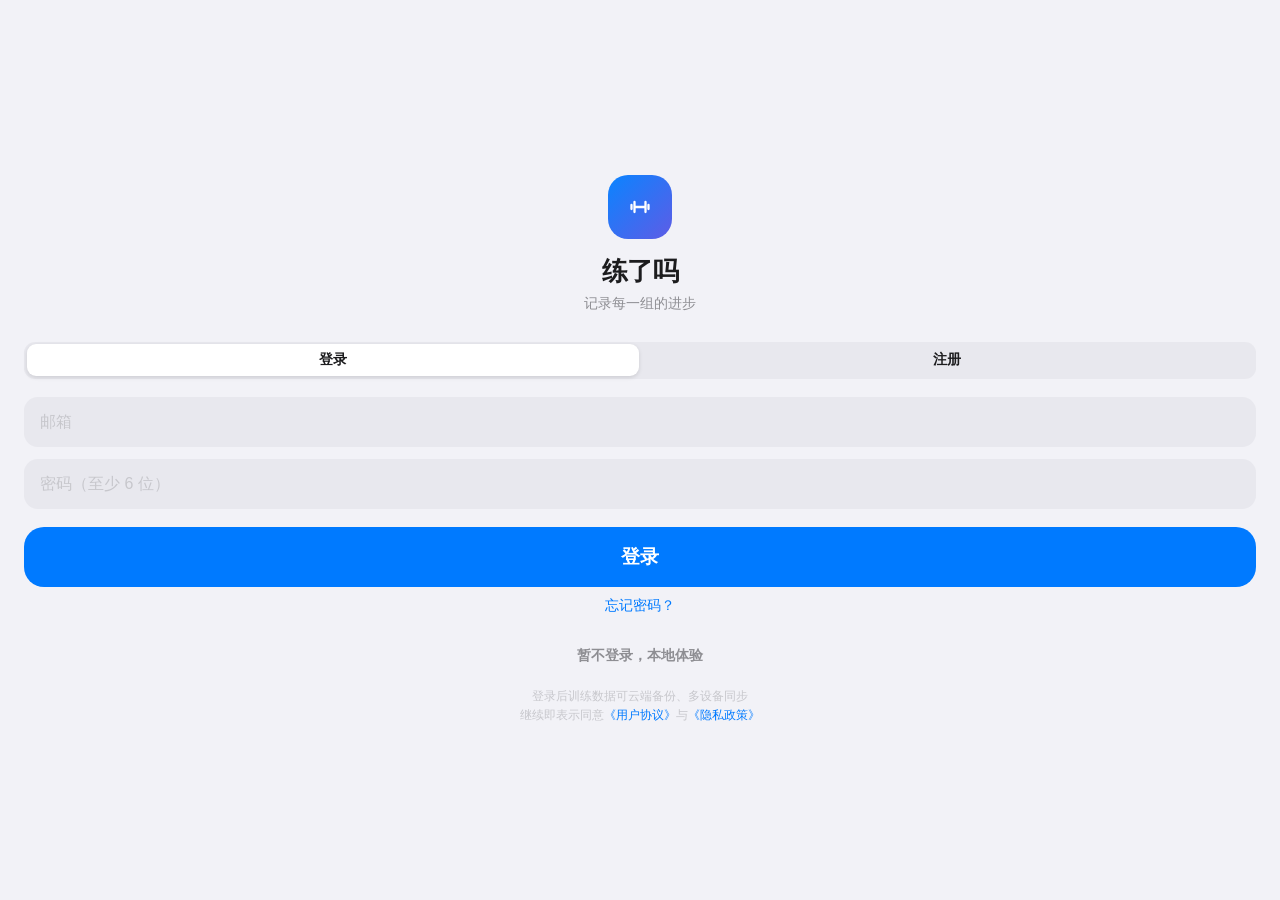
==== commit 1deff4da: "发布 tieji-v99" ====
--- a/index.html
+++ b/index.html
@@ -1,248 +1,249 @@
-<!DOCTYPE html>
-<html lang="zh-CN">
-<head>
-<meta charset="UTF-8">
-<meta name="viewport" content="width=device-width, initial-scale=1, maximum-scale=1, user-scalable=no, viewport-fit=cover">
-<meta name="apple-mobile-web-app-capable" content="yes">
-<meta name="apple-mobile-web-app-status-bar-style" content="black-translucent">
-<meta name="apple-mobile-web-app-title" content="练了吗">
-<meta name="theme-color" content="#f2f2f7" media="(prefers-color-scheme: light)">
-<meta name="theme-color" content="#000000" media="(prefers-color-scheme: dark)">
-<title>练了吗</title>
-<link rel="manifest" href="manifest.webmanifest">
-<link rel="apple-touch-icon" href="icons/apple-touch-icon.png">
-<!-- iOS 启动图：尺寸必须与机型精确匹配，否则会拉伸或干脆不显示 -->
-<link rel="apple-touch-startup-image" href="icons/splash/1320x2868.png" media="(device-width:440px) and (device-height:956px) and (-webkit-device-pixel-ratio:3)">
-<link rel="apple-touch-startup-image" href="icons/splash/1206x2622.png" media="(device-width:402px) and (device-height:874px) and (-webkit-device-pixel-ratio:3)">
-<link rel="apple-touch-startup-image" href="icons/splash/1290x2796.png" media="(device-width:430px) and (device-height:932px) and (-webkit-device-pixel-ratio:3)">
-<link rel="apple-touch-startup-image" href="icons/splash/1179x2556.png" media="(device-width:393px) and (device-height:852px) and (-webkit-device-pixel-ratio:3)">
-<link rel="apple-touch-startup-image" href="icons/splash/1170x2532.png" media="(device-width:390px) and (device-height:844px) and (-webkit-device-pixel-ratio:3)">
-<link rel="apple-touch-startup-image" href="icons/splash/1284x2778.png" media="(device-width:428px) and (device-height:926px) and (-webkit-device-pixel-ratio:3)">
-<link rel="apple-touch-startup-image" href="icons/splash/1125x2436.png" media="(device-width:375px) and (device-height:812px) and (-webkit-device-pixel-ratio:3)">
-<link rel="apple-touch-startup-image" href="icons/splash/828x1792.png" media="(device-width:414px) and (device-height:896px) and (-webkit-device-pixel-ratio:2)">
-<link rel="apple-touch-startup-image" href="icons/splash/1242x2688.png" media="(device-width:414px) and (device-height:896px) and (-webkit-device-pixel-ratio:3)">
-<link rel="apple-touch-startup-image" href="icons/splash/750x1334.png" media="(device-width:375px) and (device-height:667px) and (-webkit-device-pixel-ratio:2)">
-<link rel="apple-touch-startup-image" href="icons/splash/1242x2208.png" media="(device-width:414px) and (device-height:736px) and (-webkit-device-pixel-ratio:3)">
-<link rel="apple-touch-startup-image" href="icons/splash/640x1136.png" media="(device-width:320px) and (device-height:568px) and (-webkit-device-pixel-ratio:2)">
-<link rel="icon" href="icons/icon-192.png">
-<link rel="stylesheet" href="css/styles.css">
-<style>
-/* 启动占位：系统启动图之后、首屏渲染之前的那一小段，别让用户看见白屏。
-   必须内联——等外部 CSS 加载完再显示就迟了。 */
-#boot{position:fixed;inset:0;z-index:9999;background:#f2f2f7;display:flex;align-items:center;justify-content:center;animation:bootFade .35s ease 3s forwards}
-#boot img{width:104px;height:104px;border-radius:24px;display:block}
-#boot.gone{opacity:0;transition:opacity .3s ease;pointer-events:none}
-@keyframes bootFade{to{opacity:0;visibility:hidden}}
-@media (prefers-color-scheme:dark){#boot{background:#000}}
-</style>
-</head>
-<body>
-<div id="boot"><img src="icons/icon-192.png" alt=""></div>
-<div id="app">
-
-  <!-- ======== 主界面（四个 Tab） ======== -->
-  <main id="screens">
-
-    <!-- 今天 -->
-    <section class="screen" id="screen-today">
-      <header class="nav">
-        <h1 class="large-title">练了吗</h1>
-      </header>
-      <div id="today-content"></div>
-    </section>
-
-    <!-- 动作库 -->
-    <section class="screen" id="screen-exercises">
-      <header class="nav">
-        <h1 class="large-title">动作库</h1>
-        <span class="nav-right">
-          <button class="nav-text" data-act="reset-exercises">重置</button>
-          <button class="nav-btn" id="btn-add-exercise" data-icon="plus" aria-label="自定义动作"></button>
-        </span>
-      </header>
-      <div class="search-bar">
-        <span class="search-ico" data-icon="search"></span>
-        <input id="exercise-search" type="search" placeholder="搜索动作" autocomplete="off">
-      </div>
-      <div class="chips" id="category-chips"></div>
-      <p class="ex-order-hint" id="ex-order-hint"></p>
-      <div id="exercise-list"></div>
-    </section>
-
-    <!-- 我的 -->
-    <section class="screen" id="screen-me">
-      <header class="nav">
-        <h1 class="large-title">我的</h1>
-      </header>
-      <div id="me-content"></div>
-    </section>
-  </main>
-
-  <!-- ======== 底部 Tab 栏 ======== -->
-  <nav id="tabbar">
-    <button class="tab active" data-tab="today"><span class="tab-ico" data-icon="calendar"></span>今天</button>
-    <button class="tab" data-tab="exercises"><span class="tab-ico" data-icon="dumbbell"></span>动作</button>
-    <button class="tab" data-tab="me"><span class="tab-ico" data-icon="user"></span>我的</button>
-  </nav>
-
-  <!-- ======== 全部历史（从今天页进入；z-index 低于 sub-view，点开训练详情时详情盖在它上面） ======== -->
-  <div class="overlay" id="history-view" style="z-index:49">
-    <header class="overlay-nav">
-      <button class="text-btn primary" id="history-back">返回</button>
-      <div class="overlay-title">全部历史</div>
-      <span class="nav-spacer"></span>
-    </header>
-    <div class="overlay-body" id="history-body"></div>
-  </div>
-
-  <!-- ======== 计划编辑（与训练页同一套布局：返回 / 可编辑标题 / 右上保存 / 底部固定按钮） ======== -->
-  <div class="overlay" id="plan-view" style="z-index:52">
-    <header class="overlay-nav">
-      <button class="text-btn primary" id="plan-back">返回</button>
-      <div class="overlay-title">
-        <input id="plan-name" type="text" maxlength="20" placeholder="计划名称，如：背部 · 增肌">
-      </div>
-      <button class="text-btn primary" id="plan-save">保存</button>
-    </header>
-    <div class="workout-meta">
-      <span class="wm-vol" id="plan-summary">0 个动作</span>
-      <span></span>
-      <span></span>
-    </div>
-    <div class="overlay-body" id="plan-body"></div>
-    <div class="workout-footer">
-      <button class="btn ghost big" id="plan-add">+ 添加动作</button>
-    </div>
-  </div>
-
-  <!-- ======== 训练中全屏界面 ======== -->
-  <div class="overlay" id="workout-view">
-    <header class="overlay-nav">
-      <button class="text-btn primary" id="btn-back-workout">返回</button>
-      <div class="overlay-title">
-        <input id="workout-name" type="text" maxlength="20" placeholder="训练名称">
-      </div>
-      <button class="text-btn primary" id="btn-finish-workout">完成</button>
-    </header>
-    <div class="workout-meta">
-      <span class="wm-vol" id="workout-volume">容量 0 kg</span>
-      <span class="wm-last" id="workout-last"><small>上组完成</small><b id="last-set-time">--:--</b></span>
-      <button class="nav-btn wm-settings" id="btn-workout-settings" data-icon="sliders" aria-label="训练设置"></button>
-    </div>
-    <div class="overlay-body" id="workout-body"></div>
-    <div class="workout-footer">
-      <button class="btn ghost" id="btn-add-exercise-to-workout"><span data-icon="plus"></span>添加动作</button>
-    </div>
-  </div>
-
-  <!-- ======== 训练详情 / 设置 等全屏子界面 ======== -->
-  <div class="overlay" id="sub-view">
-    <header class="overlay-nav">
-      <button class="text-btn primary" id="sub-back">返回</button>
-      <div class="overlay-title" id="sub-title"></div>
-      <div class="nav-btn-placeholder"></div>
-    </header>
-    <div class="overlay-body" id="sub-body"></div>
-  </div>
-
-  <!-- ======== 头像裁剪（上传前确认范围） ======== -->
-  <div class="overlay crop-overlay" id="crop-view" style="z-index:62">
-    <header class="overlay-nav">
-      <button class="text-btn" id="crop-cancel">取消</button>
-      <div class="overlay-title">调整头像</div>
-      <button class="text-btn primary" id="crop-ok">使用</button>
-    </header>
-    <div class="crop-wrap">
-      <div class="crop-stage" id="crop-stage">
-        <img id="crop-img" alt="">
-        <div class="crop-ring"></div>
-      </div>
-      <p class="crop-tip">拖动图片调整位置 · 拖动下方滑块缩放</p>
-      <input class="crop-zoom" id="crop-zoom" type="range" min="1" max="3" step="0.01" value="1">
-    </div>
-  </div>
-
-  <!-- ======== 设置新密码（邮箱重置链接回来） ======== -->
-  <div class="overlay" id="reset-view" style="z-index:75">
-    <div class="auth-wrap">
-      <div class="auth-brand">
-        <span class="auth-logo" data-icon="lock"></span>
-        <h1>设置新密码</h1>
-        <p id="reset-subtitle">设置一个新密码</p>
-      </div>
-      <input class="auth-input" id="reset-password" type="password" placeholder="新密码（至少 6 位）" autocomplete="new-password">
-      <input class="auth-input" id="reset-password2" type="password" placeholder="再输一次新密码" autocomplete="new-password">
-      <div class="auth-error" id="reset-error"></div>
-      <button class="btn big" id="reset-submit">保存新密码</button>
-      <button class="auth-skip" id="reset-cancel">取消，返回登录</button>
-    </div>
-  </div>
-
-  <!-- ======== 登录 / 注册全屏界面 ======== -->
-  <div class="overlay" id="auth-view" style="z-index:60">
-    <div class="auth-wrap">
-      <div class="auth-brand">
-        <span class="auth-logo" data-icon="dumbbell"></span>
-        <h1>练了吗</h1>
-        <p>记录每一组的进步</p>
-      </div>
-      <div class="seg" id="auth-tabs">
-        <button class="active" data-auth-tab="login">登录</button>
-        <button data-auth-tab="register">注册</button>
-      </div>
-      <input class="auth-input" id="auth-email" type="email" placeholder="邮箱" autocomplete="email" inputmode="email">
-      <input class="auth-input" id="auth-password" type="password" placeholder="密码（至少 6 位）" autocomplete="new-password">
-      <input class="auth-input" id="auth-password2" type="password" placeholder="再输一次密码" autocomplete="new-password" style="display:none">
-      <input class="auth-input" id="auth-nickname" type="text" placeholder="昵称（选填）" maxlength="16" style="display:none">
-      <div class="auth-error" id="auth-error"></div>
-      <button class="btn big" id="auth-submit">登录</button>
-      <div class="auth-links">
-        <button class="auth-link" id="auth-forgot">忘记密码？</button>
-      </div>
-      <button class="auth-skip" id="auth-skip">暂不登录，本地体验</button>
-      <p class="auth-note">登录后训练数据可云端备份、多设备同步<br>
-        继续即表示同意<a href="legal.html#terms" target="_blank">《用户协议》</a>与<a href="legal.html#privacy" target="_blank">《隐私政策》</a></p>
-    </div>
-  </div>
-
-  <!-- ======== 分享长图预览（iOS 上长按图片保存） ======== -->
-  <div class="overlay share-overlay" id="share-view" style="z-index:78">
-    <div class="share-bar">
-      <span class="share-title">分享长图</span>
-      <button class="nav-btn" id="share-close" data-icon="xmark" aria-label="关闭"></button>
-    </div>
-    <div class="share-body">
-      <img id="share-img" alt="训练记录长图">
-      <p class="share-tip">长按图片即可保存到相册或转发给朋友</p>
-    </div>
-  </div>
-
-  <!-- ======== 底部弹出层 ======== -->
-  <div class="sheet-backdrop" id="sheet-backdrop"></div>
-  <div class="sheet" id="sheet"><div class="sheet-handle"></div><div id="sheet-content"></div></div>
-
-  <!-- ======== 自定义确认框 ======== -->
-  <div class="alert-backdrop" id="alert-backdrop">
-    <div class="alert">
-      <div class="alert-title" id="alert-title"></div>
-      <div class="alert-msg" id="alert-msg"></div>
-      <div class="alert-actions">
-        <button class="alert-btn" id="alert-cancel"></button>
-        <button class="alert-btn primary" id="alert-ok"></button>
-      </div>
-    </div>
-  </div>
-
-  <div class="toast" id="toast"></div>
-  <input type="file" id="avatar-file" accept="image/*" style="display:none">
-</div>
-
-<script src="js/storage.js"></script>
-<script src="js/charts.js"></script>
-<script src="js/vendor/supabase.js"></script>
-<script src="js/config.js"></script>
-<script src="js/telemetry.js"></script>
-<script src="js/cloud.js"></script>
-<script src="js/app.js"></script>
-</body>
-</html>
+<!DOCTYPE html>
+<html lang="zh-CN">
+<head>
+<meta charset="UTF-8">
+<meta name="viewport" content="width=device-width, initial-scale=1, maximum-scale=1, user-scalable=no, viewport-fit=cover">
+<meta name="apple-mobile-web-app-capable" content="yes">
+<meta name="apple-mobile-web-app-status-bar-style" content="black-translucent">
+<meta name="apple-mobile-web-app-title" content="练了吗">
+<meta name="theme-color" content="#f2f2f7" media="(prefers-color-scheme: light)">
+<meta name="theme-color" content="#000000" media="(prefers-color-scheme: dark)">
+<title>练了吗</title>
+<link rel="manifest" href="manifest.webmanifest">
+<link rel="apple-touch-icon" href="icons/apple-touch-icon.png">
+<!-- iOS 启动图：尺寸必须与机型精确匹配，否则会拉伸或干脆不显示 -->
+<link rel="apple-touch-startup-image" href="icons/splash/1320x2868.png" media="(device-width:440px) and (device-height:956px) and (-webkit-device-pixel-ratio:3)">
+<link rel="apple-touch-startup-image" href="icons/splash/1206x2622.png" media="(device-width:402px) and (device-height:874px) and (-webkit-device-pixel-ratio:3)">
+<link rel="apple-touch-startup-image" href="icons/splash/1290x2796.png" media="(device-width:430px) and (device-height:932px) and (-webkit-device-pixel-ratio:3)">
+<link rel="apple-touch-startup-image" href="icons/splash/1179x2556.png" media="(device-width:393px) and (device-height:852px) and (-webkit-device-pixel-ratio:3)">
+<link rel="apple-touch-startup-image" href="icons/splash/1170x2532.png" media="(device-width:390px) and (device-height:844px) and (-webkit-device-pixel-ratio:3)">
+<link rel="apple-touch-startup-image" href="icons/splash/1284x2778.png" media="(device-width:428px) and (device-height:926px) and (-webkit-device-pixel-ratio:3)">
+<link rel="apple-touch-startup-image" href="icons/splash/1125x2436.png" media="(device-width:375px) and (device-height:812px) and (-webkit-device-pixel-ratio:3)">
+<link rel="apple-touch-startup-image" href="icons/splash/828x1792.png" media="(device-width:414px) and (device-height:896px) and (-webkit-device-pixel-ratio:2)">
+<link rel="apple-touch-startup-image" href="icons/splash/1242x2688.png" media="(device-width:414px) and (device-height:896px) and (-webkit-device-pixel-ratio:3)">
+<link rel="apple-touch-startup-image" href="icons/splash/750x1334.png" media="(device-width:375px) and (device-height:667px) and (-webkit-device-pixel-ratio:2)">
+<link rel="apple-touch-startup-image" href="icons/splash/1242x2208.png" media="(device-width:414px) and (device-height:736px) and (-webkit-device-pixel-ratio:3)">
+<link rel="apple-touch-startup-image" href="icons/splash/640x1136.png" media="(device-width:320px) and (device-height:568px) and (-webkit-device-pixel-ratio:2)">
+<link rel="icon" href="icons/icon-192.png">
+<link rel="stylesheet" href="css/styles.css">
+<style>
+/* 启动占位：系统启动图之后、首屏渲染之前的那一小段，别让用户看见白屏。
+   必须内联——等外部 CSS 加载完再显示就迟了。 */
+#boot{position:fixed;inset:0;z-index:9999;background:#f2f2f7;display:flex;align-items:center;justify-content:center;animation:bootFade .35s ease 3s forwards}
+#boot img{width:104px;height:104px;border-radius:24px;display:block}
+#boot.gone{opacity:0;transition:opacity .3s ease;pointer-events:none}
+@keyframes bootFade{to{opacity:0;visibility:hidden}}
+@media (prefers-color-scheme:dark){#boot{background:#000}}
+</style>
+</head>
+<body>
+<div id="boot"><img src="icons/icon-192.png" alt=""></div>
+<div id="app">
+
+  <!-- ======== 主界面（四个 Tab） ======== -->
+  <main id="screens">
+
+    <!-- 今天 -->
+    <section class="screen" id="screen-today">
+      <header class="nav">
+        <h1 class="large-title">练了吗</h1>
+      </header>
+      <div id="today-content"></div>
+    </section>
+
+    <!-- 动作库 -->
+    <section class="screen" id="screen-exercises">
+      <header class="nav">
+        <h1 class="large-title">动作库</h1>
+        <span class="nav-right">
+          <button class="nav-text" data-act="reset-exercises">重置</button>
+          <button class="nav-btn" id="btn-add-exercise" data-icon="plus" aria-label="自定义动作"></button>
+        </span>
+      </header>
+      <div class="search-bar">
+        <span class="search-ico" data-icon="search"></span>
+        <input id="exercise-search" type="search" placeholder="搜索动作" autocomplete="off">
+      </div>
+      <div class="chips" id="category-chips"></div>
+      <p class="ex-order-hint" id="ex-order-hint"></p>
+      <div id="exercise-list"></div>
+    </section>
+
+    <!-- 我的 -->
+    <section class="screen" id="screen-me">
+      <header class="nav">
+        <h1 class="large-title">我的</h1>
+      </header>
+      <div id="me-content"></div>
+    </section>
+  </main>
+
+  <!-- ======== 底部 Tab 栏 ======== -->
+  <nav id="tabbar">
+    <button class="tab active" data-tab="today"><span class="tab-ico" data-icon="calendar"></span>今天</button>
+    <button class="tab" data-tab="exercises"><span class="tab-ico" data-icon="dumbbell"></span>动作</button>
+    <button class="tab" data-tab="me"><span class="tab-ico" data-icon="user"></span>我的</button>
+  </nav>
+
+  <!-- ======== 全部历史（从今天页进入；z-index 低于 sub-view，点开训练详情时详情盖在它上面） ======== -->
+  <div class="overlay" id="history-view" style="z-index:49">
+    <header class="overlay-nav">
+      <button class="text-btn primary" id="history-back">返回</button>
+      <div class="overlay-title">全部历史</div>
+      <span class="nav-spacer"></span>
+    </header>
+    <div class="overlay-body" id="history-body"></div>
+  </div>
+
+  <!-- ======== 计划编辑（与训练页同一套布局：返回 / 可编辑标题 / 右上保存 / 底部固定按钮） ======== -->
+  <div class="overlay" id="plan-view" style="z-index:52">
+    <header class="overlay-nav">
+      <button class="text-btn primary" id="plan-back">返回</button>
+      <div class="overlay-title">
+        <input id="plan-name" type="text" maxlength="20" placeholder="计划名称，如：背部 · 增肌">
+      </div>
+      <button class="text-btn primary" id="plan-save">保存</button>
+    </header>
+    <div class="workout-meta">
+      <span class="wm-vol" id="plan-summary">0 个动作</span>
+      <span></span>
+      <span></span>
+    </div>
+    <div class="overlay-body" id="plan-body"></div>
+    <div class="workout-footer">
+      <button class="btn ghost big" id="plan-add">+ 添加动作</button>
+    </div>
+  </div>
+
+  <!-- ======== 训练中全屏界面 ======== -->
+  <div class="overlay" id="workout-view">
+    <header class="overlay-nav">
+      <button class="text-btn primary" id="btn-back-workout">返回</button>
+      <div class="overlay-title">
+        <input id="workout-name" type="text" maxlength="20" placeholder="训练名称">
+      </div>
+      <button class="text-btn primary" id="btn-finish-workout">完成</button>
+    </header>
+    <div class="workout-meta">
+      <span class="wm-vol" id="workout-volume">容量 0 kg</span>
+      <span class="wm-last" id="workout-last"><small>上组完成</small><b id="last-set-time">--:--</b></span>
+      <button class="nav-btn wm-settings" id="btn-workout-settings" data-icon="sliders" aria-label="训练设置"></button>
+    </div>
+    <div class="overlay-body" id="workout-body"></div>
+    <div class="workout-footer">
+      <button class="btn ghost" id="btn-add-exercise-to-workout"><span data-icon="plus"></span>添加动作</button>
+    </div>
+  </div>
+
+  <!-- ======== 训练详情 / 设置 等全屏子界面 ======== -->
+  <div class="overlay" id="sub-view">
+    <header class="overlay-nav">
+      <button class="text-btn primary" id="sub-back">返回</button>
+      <div class="overlay-title" id="sub-title"></div>
+      <div class="nav-btn-placeholder"></div>
+    </header>
+    <div class="overlay-body" id="sub-body"></div>
+  </div>
+
+  <!-- ======== 头像裁剪（上传前确认范围） ======== -->
+  <div class="overlay crop-overlay" id="crop-view" style="z-index:62">
+    <header class="overlay-nav">
+      <button class="text-btn" id="crop-cancel">取消</button>
+      <div class="overlay-title">调整头像</div>
+      <button class="text-btn primary" id="crop-ok">使用</button>
+    </header>
+    <div class="crop-wrap">
+      <div class="crop-stage" id="crop-stage">
+        <img id="crop-img" alt="">
+        <div class="crop-ring"></div>
+      </div>
+      <p class="crop-tip">拖动图片调整位置 · 拖动下方滑块缩放</p>
+      <input class="crop-zoom" id="crop-zoom" type="range" min="1" max="3" step="0.01" value="1">
+    </div>
+  </div>
+
+  <!-- ======== 设置新密码（邮箱重置链接回来） ======== -->
+  <div class="overlay" id="reset-view" style="z-index:75">
+    <div class="auth-wrap">
+      <div class="auth-brand">
+        <span class="auth-logo" data-icon="lock"></span>
+        <h1>设置新密码</h1>
+        <p id="reset-subtitle">设置一个新密码</p>
+      </div>
+      <input class="auth-input" id="reset-password" type="password" placeholder="新密码（至少 6 位）" autocomplete="new-password">
+      <input class="auth-input" id="reset-password2" type="password" placeholder="再输一次新密码" autocomplete="new-password">
+      <div class="auth-error" id="reset-error"></div>
+      <button class="btn big" id="reset-submit">保存新密码</button>
+      <button class="auth-skip" id="reset-cancel">取消，返回登录</button>
+    </div>
+  </div>
+
+  <!-- ======== 登录 / 注册全屏界面 ======== -->
+  <div class="overlay" id="auth-view" style="z-index:60">
+    <div class="auth-wrap">
+      <div class="auth-brand">
+        <span class="auth-logo" data-icon="dumbbell"></span>
+        <h1>练了吗</h1>
+        <p>记录每一组的进步</p>
+      </div>
+      <div class="seg" id="auth-tabs">
+        <button class="active" data-auth-tab="login">登录</button>
+        <button data-auth-tab="register">注册</button>
+      </div>
+      <input class="auth-input" id="auth-email" type="email" placeholder="邮箱" autocomplete="email" inputmode="email">
+      <input class="auth-input" id="auth-password" type="password" placeholder="密码（至少 6 位）" autocomplete="new-password">
+      <input class="auth-input" id="auth-password2" type="password" placeholder="再输一次密码" autocomplete="new-password" style="display:none">
+      <input class="auth-input" id="auth-nickname" type="text" placeholder="昵称（选填）" maxlength="16" style="display:none">
+      <div class="auth-error" id="auth-error"></div>
+      <button class="btn big" id="auth-submit">登录</button>
+      <div class="auth-links">
+        <button class="auth-link" id="auth-forgot">忘记密码？</button>
+      </div>
+      <button class="auth-skip" id="auth-skip">暂不登录，本地体验</button>
+      <p class="auth-note">登录后训练数据可云端备份、多设备同步<br>
+        继续即表示同意<a href="legal.html#terms" target="_blank">《用户协议》</a>与<a href="legal.html#privacy" target="_blank">《隐私政策》</a></p>
+    </div>
+  </div>
+
+  <!-- ======== 分享长图预览（iOS 上长按图片保存） ======== -->
+  <div class="overlay share-overlay" id="share-view" style="z-index:78">
+    <div class="share-bar">
+      <span class="share-title">分享长图</span>
+      <button class="nav-btn" id="share-close" data-icon="xmark" aria-label="关闭"></button>
+    </div>
+    <div class="share-body">
+      <img id="share-img" alt="训练记录长图">
+      <p class="share-tip">长按图片即可保存到相册或转发给朋友</p>
+    </div>
+  </div>
+
+  <!-- ======== 底部弹出层 ======== -->
+  <div class="sheet-backdrop" id="sheet-backdrop"></div>
+  <div class="sheet" id="sheet"><div class="sheet-handle"></div><div id="sheet-content"></div></div>
+
+  <!-- ======== 自定义确认框 ======== -->
+  <div class="alert-backdrop" id="alert-backdrop">
+    <div class="alert">
+      <div class="alert-title" id="alert-title"></div>
+      <div class="alert-msg" id="alert-msg"></div>
+      <div class="alert-actions">
+        <button class="alert-btn" id="alert-cancel"></button>
+        <button class="alert-btn primary" id="alert-ok"></button>
+      </div>
+    </div>
+  </div>
+
+  <div class="toast" id="toast"></div>
+  <input type="file" id="avatar-file" accept="image/*" style="display:none">
+</div>
+
+<script src="js/storage.js"></script>
+<script src="js/charts.js"></script>
+<script src="js/vendor/supabase.js"></script>
+<script src="js/config.js"></script>
+<script src="js/telemetry.js"></script>
+<script src="js/cloud.js"></script>
+<script src="js/icons.js"></script>
+<script src="js/app.js"></script>
+</body>
+</html>
--- a/css/styles.css
+++ b/css/styles.css
@@ -1,657 +1,720 @@
-/* ============ 练了吗 · iOS 风格样式 ============ */
-:root{
-  --bg:#f2f2f7;
-  --card:#ffffff;
-  --card-2:#f7f7fa;
-  --text:#1c1c1e;
-  --text-2:#8e8e93;
-  --text-3:#c7c7cc;
-  --sep:rgba(60,60,67,.12);
-  --blue:#007aff;
-  --blue-soft:rgba(0,122,255,.12);
-  --green:#34c759;
-  --red:#ff3b30;
-  --orange:#ff9500;
-  --purple:#af52de;
-  --tabbar:rgba(249,249,249,.88);
-  --shadow:0 1px 2px rgba(0,0,0,.05),0 6px 20px rgba(0,0,0,.07);
-  --sheet-bg:#ffffff;
-  --input-bg:rgba(118,118,128,.08);
-}
-[data-theme="dark"]{
-  --bg:#000000;
-  --card:#1c1c1e;
-  --card-2:#2c2c2e;
-  --text:#ffffff;
-  --text-2:#8e8e93;
-  --text-3:#48484a;
-  --sep:rgba(84,84,88,.4);
-  --blue:#0a84ff;
-  --blue-soft:rgba(10,132,255,.18);
-  --tabbar:rgba(20,20,20,.85);
-  --shadow:none;
-  --sheet-bg:#1c1c1e;
-  --input-bg:rgba(118,118,128,.24);
-}
-
-*{margin:0;padding:0;box-sizing:border-box;-webkit-tap-highlight-color:transparent;}
-html,body{height:100%;}
-/* 锁住系统字体缩放：iOS 横屏会做文字膨胀/保留放大级别，转回竖屏常常不恢复 */
-html,body{-webkit-text-size-adjust:none;-moz-text-size-adjust:none;text-size-adjust:none;}
-body{
-  position:fixed;inset:0;overflow:hidden;
-  font-family:-apple-system,BlinkMacSystemFont,"SF Pro Text","PingFang SC","Helvetica Neue","Microsoft YaHei",sans-serif;
-  background:var(--bg);color:var(--text);
-  font-size:17px;line-height:1.45;
-  overscroll-behavior:none;
-  -webkit-font-smoothing:antialiased;
-}
-button{font-family:inherit;border:none;background:none;color:var(--blue);cursor:pointer;touch-action:manipulation;}
-/* 长按按钮是用来连发加减的（重量/次数步进），不能让 iOS 弹出「拷贝 / 查询 / 翻译」文本菜单。
- * 整页禁选防误选，但输入框要能正常编辑、选中、长按粘贴。 */
-body{-webkit-user-select:none;user-select:none;-webkit-touch-callout:none;}
-input,textarea{-webkit-user-select:text;user-select:text;-webkit-touch-callout:default;}
-button,label,.stepper,.switch{-webkit-user-select:none;user-select:none;-webkit-touch-callout:none;}
-input{font-family:inherit;font-size:16px;}
-svg{display:block;}
-
-/* ---------- 屏幕与滚动 ---------- */
-#app{height:100%;}
-#screens{height:100%;}
-.screen{
-  display:none;height:100%;overflow-y:auto;-webkit-overflow-scrolling:touch;
-  padding:0 16px calc(64px + env(safe-area-inset-bottom) + 20px);
-}
-.screen.active{display:block;animation:fadeIn .22s ease;}
-@keyframes fadeIn{from{opacity:0;transform:translateY(6px);}to{opacity:1;transform:none;}}
-
-/* ---------- 导航大标题 ---------- */
-.nav{
-  display:flex;align-items:flex-end;justify-content:space-between;
-  padding:calc(env(safe-area-inset-top) + 18px) 0 10px;
-}
-.large-title{
-  /* 中文大标题靠"更大 + 收紧字距"出质感；原来 30px/+0.2 字距在大字号下显得松散 */
-  font-size:34px;font-weight:800;letter-spacing:-1px;line-height:1.12;
-  -webkit-font-smoothing:antialiased;
-}
-.nav-btn{
-  width:36px;height:36px;border-radius:50%;display:grid;place-items:center;
-  background:var(--input-bg);color:var(--text);margin-bottom:2px;
-}
-.nav-btn:active{opacity:.6;}
-.nav-btn-placeholder{width:36px;}
-
-/* ---------- 底部 Tab 栏 ---------- */
-#tabbar{
-  position:fixed;left:0;right:0;bottom:0;z-index:40;
-  display:flex;padding:6px 8px calc(env(safe-area-inset-bottom) + 4px);
-  background:var(--tabbar);
-  backdrop-filter:saturate(180%) blur(20px);-webkit-backdrop-filter:saturate(180%) blur(20px);
-  border-top:.5px solid var(--sep);
-}
-.tab{
-  flex:1;display:flex;flex-direction:column;align-items:center;gap:2px;
-  font-size:10px;font-weight:600;color:var(--text-2);padding:3px 0;
-}
-.tab-ico{display:grid;place-items:center;height:26px;}
-.tab.active{color:var(--blue);}
-.tab:active .tab-ico{transform:scale(.9);}
-.tab-ico{transition:transform .12s;}
-
-/* ---------- 卡片与列表 ---------- */
-.card{
-  background:var(--card);border-radius:18px;
-  box-shadow:var(--shadow);margin-bottom:14px;overflow:hidden;
-}
-.card-pad{padding:16px;}
-.section-title{
-  font-size:13px;font-weight:600;color:var(--text-2);
-  text-transform:uppercase;letter-spacing:.4px;margin:20px 0 8px 4px;
-}
-/* 区块标题右侧的入口（如「全部历史 ›」） */
-.section-title.with-more{display:flex;align-items:center;justify-content:space-between;margin-right:6px;}
-.section-title .st-more{
-  font-size:13px;font-weight:500;color:var(--blue);
-  text-transform:none;letter-spacing:0;background:none;border:none;padding:2px 0;
-}
-.section-title .st-more:active{opacity:.45;}
-/* overlay 标题栏第三格占位，让标题真正居中 */
-.overlay-nav .nav-spacer{width:52px;flex:none;}
-.list{background:var(--card);border-radius:18px;box-shadow:var(--shadow);overflow:hidden;}
-.row{
-  display:flex;align-items:center;gap:12px;width:100%;text-align:left;
-  padding:13px 16px;font-size:16px;color:var(--text);
-  border-bottom:.5px solid var(--sep);background:var(--card);
-}
-.row:last-child{border-bottom:none;}
-.row:active{background:var(--card-2);}
-.row-sub{display:block;font-size:13px;color:var(--text-2);margin-top:2px;}
-/* 动作列表行内显示该动作的历史最佳 e1RM */
-.ex-best{font-size:13.5px;font-weight:600;color:var(--text-2);white-space:nowrap;}
-.ex-best small{font-size:11px;font-weight:400;margin-left:1px;opacity:.65;}
-/* 账号卡片首行：昵称一行、脱敏邮箱一行，不再挤在一起 */
-.acct-row{align-items:center;}
-.acct-info{min-width:0;}
-.acct-name{display:block;font-size:16.5px;font-weight:700;line-height:1.25;
-  overflow:hidden;text-overflow:ellipsis;white-space:nowrap;}
-.acct-info .row-sub{margin-top:3px;font-size:12.5px;letter-spacing:.2px;}
-.row .grow{flex:1;min-width:0;}
-.row .val{color:var(--text-2);font-size:15px;}
-/* 首页训练计划那两行：比普通行矮一点，别占掉首屏太多 */
-.row.plan-row{padding:10px 16px;}
-.row.plan-row b{display:block;font-size:16px;font-weight:600;}
-.row.plan-row small{display:block;font-size:12.5px;color:var(--text-2);margin-top:1px;}
-.chevron{color:var(--text-3);flex:none;}
-/* 动作库拖动把手：按住右侧 ≡ 上下拖动即可排序 */
-.ex-drag{color:var(--text-3);flex:none;display:grid;place-items:center;width:28px;height:36px;
-  margin-right:-8px;touch-action:none;cursor:grab;-webkit-user-select:none;user-select:none;}
-.ex-drag:active{color:var(--blue);}
-/* 拖动中的行：微微“浮”起来 —— 放大一点、加投影、提层级，松手回落 */
-.row.dragging{
-  position:relative;z-index:20;
-  background:var(--card);
-  box-shadow:0 10px 24px rgba(0,0,0,.16),0 2px 6px rgba(0,0,0,.10);
-  transform:scale(1.03);
-  border-radius:14px;
-  transition:none;               /* 拖动中不要过渡，跟手才重要 */
-}
-.row.dragging .ex-drag{color:var(--blue);cursor:grabbing;}
-/* 未被拖动但正在被跨越的行：让出位置时轻微下沉，层次更清楚 */
-.row.drag-bumping{transform:scale(.985);opacity:.75;}
-@media (prefers-color-scheme: dark){
-  .row.dragging{box-shadow:0 10px 26px rgba(0,0,0,.55),0 0 0 1px rgba(255,255,255,.06);}
-}
-.ex-order-hint{font-size:12px;color:var(--text-3);padding:0 4px 10px;}
-
-/* ---------- 按钮 ---------- */
-.btn{
-  display:flex;align-items:center;justify-content:center;gap:8px;
-  width:100%;height:52px;border-radius:16px;
-  background:var(--blue);color:#fff;font-size:17px;font-weight:700;
-  transition:transform .12s,opacity .12s;
-}
-.btn:active{transform:scale(.97);opacity:.9;}
-.btn.ghost{background:var(--blue-soft);color:var(--blue);}
-.btn.danger{background:rgba(255,59,48,.12);color:var(--red);}
-.btn.big{height:60px;font-size:19px;border-radius:20px;}
-.btn[disabled]{opacity:.4;pointer-events:none;}
-.text-btn{font-size:17px;font-weight:600;padding:6px 2px;}
-.text-btn.primary{color:var(--blue);}
-
-/* ---------- 今天页 ---------- */
-.start-card{
-  display:flex;align-items:center;gap:14px;width:100%;
-  background:linear-gradient(135deg,#0a84ff,#5e5ce6);
-  border-radius:22px;padding:20px;color:#fff;box-shadow:0 10px 28px rgba(10,132,255,.32);
-  margin-top:6px;transition:transform .12s;
-}
-.start-card:active{transform:scale(.98);}
-.start-ico{
-  width:52px;height:52px;border-radius:16px;flex:none;
-  background:rgba(255,255,255,.18);display:grid;place-items:center;
-}
-.start-text{flex:1;min-width:0;text-align:center;}
-.start-card b{font-size:19px;display:block;}
-.start-card small{opacity:.85;font-size:13px;}
-
-.active-card{
-  background:var(--card);border-radius:22px;box-shadow:var(--shadow);
-  padding:18px;margin-top:6px;border:.5px solid var(--sep);
-}
-.active-card .ac-head{display:flex;align-items:center;justify-content:space-between;margin-bottom:10px;}
-.ac-badge{display:flex;align-items:center;gap:6px;color:var(--green);font-weight:700;font-size:14px;}
-.ac-dot{width:8px;height:8px;border-radius:50%;background:var(--green);animation:pulse 1.6s infinite;}
-@keyframes pulse{0%,100%{opacity:1;}50%{opacity:.35;}}
-.ac-time{font-size:15px;font-weight:700;color:var(--text-2);font-variant-numeric:tabular-nums;}
-.ac-name{font-size:20px;font-weight:800;margin-bottom:4px;}
-.ac-meta{font-size:14px;color:var(--text-2);margin-bottom:14px;}
-.ac-actions{display:flex;gap:10px;}
-.ac-actions .btn{height:46px;}
-
-.week-strip{display:grid;grid-template-columns:repeat(3,1fr);gap:10px;margin:4px 0 2px;}
-.ws-item{background:var(--card);border-radius:14px;padding:11px 6px;text-align:center;box-shadow:var(--shadow);min-width:0;}
-.ws-item b{font-size:17px;display:block;font-variant-numeric:tabular-nums;white-space:nowrap;}
-.ws-item small{font-size:11px;color:var(--text-2);white-space:nowrap;}
-/* 统计条的展开/收起 */
-.strip-toggle{
-  display:block;width:100%;margin:2px 0 0;padding:5px 0 3px;
-  font-size:12.5px;font-weight:500;color:var(--blue);
-  background:none;border:none;
-}
-.strip-toggle:active{opacity:.45;}
-
-.history-row{display:flex;align-items:center;gap:12px;padding:13px 16px;border-bottom:.5px solid var(--sep);width:100%;text-align:left;background:var(--card);}
-.history-row:last-child{border-bottom:none;}
-.history-row:active{background:var(--card-2);}
-.hr-date{flex:none;width:52px;text-align:center;}
-.hr-date b{font-size:20px;display:block;font-variant-numeric:tabular-nums;}
-.hr-date small{font-size:11px;color:var(--text-2);}
-.hr-info{flex:1;min-width:0;}
-.hr-info b{font-size:16px;display:block;white-space:nowrap;overflow:hidden;text-overflow:ellipsis;}
-.hr-info small{font-size:13px;color:var(--text-2);}
-/* 标题行：训练名 + 主要部位小标签 */
-.hr-line{display:flex;align-items:center;gap:6px;min-width:0;}
-.hr-line b{min-width:0;}
-.hr-cat{flex:none;font-size:11px;font-weight:600;color:var(--blue);background:var(--blue-soft);border-radius:6px;padding:1px 6px;line-height:1.6;}
-.hr-vol{text-align:right;font-size:14px;font-weight:700;color:var(--blue);font-variant-numeric:tabular-nums;flex:none;}
-.hr-vol small{display:block;font-weight:500;color:var(--text-2);font-size:11px;}
-
-/* ---------- 搜索与分类 chips ---------- */
-.search-bar{
-  display:flex;align-items:center;gap:8px;background:var(--input-bg);
-  border-radius:12px;padding:0 12px;height:40px;margin:6px 0 12px;color:var(--text-2);
-}
-.search-bar input{flex:1;border:none;background:none;outline:none;color:var(--text);height:100%;font-size:16px;}
-.search-bar input::-webkit-search-cancel-button{-webkit-appearance:none;}
-.chips{display:flex;gap:8px;overflow-x:auto;padding-bottom:4px;margin-bottom:6px;scrollbar-width:none;}
-.chips::-webkit-scrollbar{display:none;}
-.chip{
-  flex:none;padding:7px 14px;border-radius:18px;background:var(--input-bg);
-  color:var(--text);font-size:14px;font-weight:600;transition:all .15s;
-}
-.chip.active{background:var(--blue);color:#fff;}
-
-/* ---------- 训练中界面 ---------- */
-.overlay{
-  position:fixed;inset:0;z-index:50;background:var(--bg);
-  display:flex;flex-direction:column;
-  transform:translateY(100%);transition:transform .32s cubic-bezier(.32,.72,.35,1);
-  visibility:hidden;
-}
-.overlay.show{transform:none;visibility:visible;}
-/* 右滑返回关闭时临时禁用过渡，避免“滑出去又滑回来”的闪烁 */
-.overlay.no-anim,.sheet.no-anim{transition:none !important;}
-.overlay-nav{
-  display:flex;align-items:center;justify-content:space-between;gap:10px;
-  padding:calc(env(safe-area-inset-top) + 10px) 16px 8px;
-  border-bottom:.5px solid var(--sep);
-}
-.overlay-title{flex:1;text-align:center;}
-.overlay-title input{
-  width:100%;max-width:220px;border:none;background:none;outline:none;text-align:center;
-  font-size:17px;font-weight:700;color:var(--text);
-}
-.workout-meta{
-  display:grid;grid-template-columns:1fr auto 1fr;align-items:center;gap:8px;
-  padding:12px 16px 6px;font-size:14px;color:var(--text-2);
-}
-.wm-vol{font-weight:700;color:var(--blue);font-variant-numeric:tabular-nums;justify-self:start;}
-/* 上组完成时间：小字居中，放在总容量旁边。**始终参与布局**，否则中间格塌掉、齿轮会滑到中间 */
-.wm-last{display:block;justify-self:center;text-align:center;white-space:nowrap;font-size:12px;color:var(--text-2);line-height:1.15;}
-.wm-last.show{animation:fadeIn .2s ease;}
-.wm-last small{display:block;font-size:11px;color:var(--text-2);}
-/* 还没记录任何一组：中间显示等待提示，字号提到正常行高，避免空格子 */
-.wm-last.idle small{font-size:13px;font-weight:600;}
-.wm-last b{font-size:13px;font-weight:700;color:var(--blue);font-variant-numeric:tabular-nums;}
-@keyframes fadeIn{from{opacity:0;}to{opacity:1;}}
-.wm-settings{width:30px;height:30px;margin:0;justify-self:end;}
-.overlay-body{flex:1;overflow-y:auto;-webkit-overflow-scrolling:touch;padding:8px 16px 20px;}
-.workout-footer{padding:10px 16px calc(env(safe-area-inset-bottom) + 12px);border-top:.5px solid var(--sep);background:var(--bg);}
-
-.ex-card{background:var(--card);border-radius:18px;box-shadow:var(--shadow);margin-bottom:14px;overflow:hidden;}
-.ex-head{display:flex;align-items:center;gap:10px;padding:14px 16px 10px;}
-.ex-head .grow{flex:1;min-width:0;}
-.ex-head b{font-size:16.5px;}
-.ex-head small{display:block;font-size:12px;color:var(--text-2);margin-top:1px;}
-.ex-cat{font-size:11px;font-weight:700;color:var(--blue);background:var(--blue-soft);padding:3px 8px;border-radius:8px;flex:none;}
-.set-table{width:100%;border-collapse:collapse;}
-.set-table th{
-  font-size:11px;color:var(--text-2);font-weight:600;text-align:left;
-  padding:6px 16px;border-top:.5px solid var(--sep);border-bottom:.5px solid var(--sep);
-  background:var(--card-2);
-}
-.set-table td{padding:0 16px;font-size:15px;border-bottom:.5px solid var(--sep);height:44px;font-variant-numeric:tabular-nums;}
-.set-table tr:last-child td{border-bottom:none;}
-.set-table .set-idx{color:var(--text-2);width:34px;font-weight:700;}
-.set-table .set-main{font-weight:700;}
-.set-table .set-e1rm{color:var(--text-2);font-size:12px;text-align:right;width:76px;}
-.set-row-btn{display:block;width:100%;text-align:left;color:var(--text);}
-.set-row-btn:active{background:var(--card-2);}
-.add-set-btn{
-  display:flex;align-items:center;justify-content:center;gap:6px;width:100%;
-  padding:12px;color:var(--blue);font-weight:700;font-size:15px;
-  border-top:.5px solid var(--sep);
-}
-.add-set-btn:active{background:var(--blue-soft);}
-.pr-tag{display:inline-block;font-size:10px;font-weight:800;color:#fff;background:var(--orange);border-radius:6px;padding:2px 5px;margin-left:6px;vertical-align:1px;}
-/* 同一重量重复做时的序号（×1 ×2 ×3…），比一串一模一样的「45 kg × 8 次」好读 */
-.rep-idx{display:inline-block;font-size:10.5px;font-weight:600;color:var(--text-2);background:rgba(118,118,128,.16);border-radius:5px;padding:1px 5px;margin-left:6px;vertical-align:1px;}
-
-.empty{
-  text-align:center;padding:48px 24px;color:var(--text-2);
-}
-.empty svg{margin:0 auto 12px;color:var(--text-3);}
-.empty b{display:block;color:var(--text);font-size:17px;margin-bottom:4px;}
-.empty p{font-size:14px;}
-
-/* ---------- 上组完成时间（已并入顶部 meta 行，旧的悬浮条样式移除） ---------- */
-
-/* ---------- 底部弹出层 ---------- */
-.sheet-backdrop{
-  position:fixed;inset:0;z-index:65;background:rgba(0,0,0,.4);
-  opacity:0;pointer-events:none;transition:opacity .25s;
-}
-.sheet-backdrop.show{opacity:1;pointer-events:auto;}
-.sheet{
-  position:fixed;left:0;right:0;z-index:66;
-  background:var(--sheet-bg);border-radius:24px 24px 0 0;
-  padding:8px 20px calc(env(safe-area-inset-bottom) + 20px);
-  transform:translateY(105%);transition:transform .32s cubic-bezier(.32,.72,.35,1);
-  overflow-y:auto;
-  /* 键盘弹出时 --kb 由 JS 写入：弹层整体上移并收缩，否则底部的输入框会被键盘盖住 */
-  bottom:var(--kb,0px);
-  max-height:calc(88% - var(--kb,0px));
-}
-.sheet.show{transform:none;}
-.sheet-handle{width:38px;height:5px;border-radius:3px;background:var(--text-3);margin:4px auto 14px;}
-.sheet-title{font-size:20px;font-weight:800;margin-bottom:4px;}
-.sheet-sub{font-size:13.5px;color:var(--text-2);margin-bottom:18px;}
-
-.stepper-row{
-  display:flex;align-items:center;justify-content:space-between;
-  padding:12px 0;border-bottom:.5px solid var(--sep);
-}
-.stepper-row:last-of-type{border-bottom:none;}
-.stepper-label{font-size:15px;font-weight:600;}
-.stepper-label small{display:block;font-size:12px;color:var(--text-2);font-weight:400;}
-.stepper{display:flex;align-items:center;gap:6px;}
-.stepper button{
-  width:40px;height:40px;border-radius:13px;background:var(--input-bg);
-  display:grid;place-items:center;font-size:20px;font-weight:700;color:var(--text);
-}
-.stepper button:active{opacity:.5;}
-.stepper input{
-  width:76px;height:44px;border:none;outline:none;text-align:center;
-  background:var(--input-bg);border-radius:13px;font-size:22px;font-weight:800;
-  color:var(--text);font-variant-numeric:tabular-nums;-moz-appearance:textfield;
-}
-.stepper input::-webkit-outer-spin-button,.stepper input::-webkit-inner-spin-button{-webkit-appearance:none;}
-.row .stepper{flex:none;}
-.last-sets{margin:14px 0;padding:12px 14px;background:var(--card-2);border-radius:14px;}
-.last-sets b{font-size:12px;color:var(--text-2);display:block;margin-bottom:6px;}
-.last-sets .ls-item{display:inline-block;background:var(--card);border:none;border-radius:8px;padding:5px 9px;
-  font-size:13px;font-weight:700;margin:0 6px 6px 0;font-variant-numeric:tabular-nums;
-  box-shadow:var(--shadow);color:var(--text);font-family:inherit;cursor:pointer;}
-.last-sets .ls-item:active{transform:scale(.94);background:var(--blue-soft);color:var(--blue);}
-.ls-tip{display:block;font-size:11.5px;color:var(--text-3);}
-/* 动作库里「改回按训练次数排序」的文字按钮 */
-.hint-link{background:none;border:none;padding:0;font-size:12px;color:var(--blue);font-family:inherit;}
-
-.seg{
-  display:flex;background:var(--input-bg);border-radius:11px;padding:2.5px;gap:2.5px;
-}
-.seg button{
-  flex:1;padding:7px 4px;border-radius:9px;font-size:14px;font-weight:600;color:var(--text);
-  transition:all .15s;white-space:nowrap;
-}
-.seg button.active{background:var(--card);box-shadow:0 1.5px 4px rgba(0,0,0,.12);font-weight:700;}
-[data-theme="dark"] .seg button.active{background:#48484a;}
-
-.switch{position:relative;width:50px;height:30px;flex:none;}
-.switch input{opacity:0;width:100%;height:100%;position:absolute;cursor:pointer;}
-.switch .knob{
-  position:absolute;inset:0;border-radius:16px;background:var(--text-3);
-  transition:background .2s;pointer-events:none;
-}
-.switch .knob::after{
-  content:"";position:absolute;width:26px;height:26px;border-radius:50%;
-  background:#fff;top:2px;left:2px;transition:transform .2s;box-shadow:0 2px 5px rgba(0,0,0,.25);
-}
-.switch input:checked + .knob{background:var(--green);}
-.switch input:checked + .knob::after{transform:translateX(20px);}
-
-/* ---------- 统计页 ---------- */
-.stat-grid{display:grid;grid-template-columns:1fr 1fr;gap:12px;margin-bottom:6px;}
-.stat-card{background:var(--card);border-radius:16px;padding:14px;box-shadow:var(--shadow);}
-.stat-card b{font-size:22px;font-variant-numeric:tabular-nums;display:block;letter-spacing:-.3px;}
-.stat-card small{font-size:12.5px;color:var(--text-2);}
-.stat-card .unit{font-size:12px;font-weight:600;color:var(--text-2);}
-.pr-row{display:flex;align-items:center;gap:12px;padding:12px 16px;border-bottom:.5px solid var(--sep);width:100%;text-align:left;background:var(--card);}
-.pr-row:last-child{border-bottom:none;}
-.pr-ico{width:34px;height:34px;border-radius:11px;background:rgba(255,149,0,.14);color:var(--orange);display:grid;place-items:center;flex:none;}
-.pr-row .grow{flex:1;min-width:0;}
-.pr-row b{font-size:15.5px;display:block;}
-.pr-row small{font-size:12.5px;color:var(--text-2);}
-.pr-val{font-size:15px;font-weight:800;color:var(--orange);font-variant-numeric:tabular-nums;}
-.chart-box{background:var(--card);border-radius:18px;box-shadow:var(--shadow);padding:16px 12px 10px;margin-bottom:14px;}
-.chart-box .cb-title{font-size:14px;font-weight:700;margin:0 4px 10px;display:flex;justify-content:space-between;align-items:baseline;}
-.chart-box .cb-title small{font-weight:500;color:var(--text-2);font-size:12px;}
-.chart-box svg{width:100%;height:auto;}
-
-/* ---------- 自定义确认框 ---------- */
-.alert-backdrop{
-  position:fixed;inset:0;z-index:70;background:rgba(0,0,0,.35);
-  display:grid;place-items:center;padding:40px;
-  opacity:0;pointer-events:none;transition:opacity .2s;
-}
-.alert-backdrop.show{opacity:1;pointer-events:auto;}
-.alert{
-  width:100%;max-width:300px;background:var(--sheet-bg);border-radius:18px;
-  overflow:hidden;text-align:center;transform:scale(1.1);transition:transform .2s;
-}
-.alert-backdrop.show .alert{transform:scale(1);}
-.alert-title{font-size:16px;font-weight:800;padding:18px 18px 0;}
-.alert-msg{font-size:13.5px;color:var(--text-2);padding:6px 18px 16px;line-height:1.5;}
-.alert-actions{display:flex;border-top:.5px solid var(--sep);}
-.alert-btn{flex:1;padding:13px;font-size:16px;color:var(--text);border-right:.5px solid var(--sep);}
-.alert-btn:last-child{border-right:none;}
-.alert-btn.primary{color:var(--blue);font-weight:700;}
-.alert-btn.danger{color:var(--red);font-weight:700;}
-
-/* ---------- Toast ---------- */
-.toast{
-  position:fixed;left:50%;bottom:calc(env(safe-area-inset-bottom) + 90px);z-index:80;
-  transform:translateX(-50%) translateY(20px);
-  background:rgba(44,44,46,.92);color:#fff;font-size:14px;font-weight:600;
-  padding:10px 18px;border-radius:14px;opacity:0;pointer-events:none;
-  transition:all .25s;backdrop-filter:blur(10px);white-space:nowrap;
-}
-.toast.show{opacity:1;transform:translateX(-50%);}
-
-/* ---------- 训练完成摘要 ---------- */
-.sum-grid{display:grid;grid-template-columns:1fr 1fr;gap:10px;margin:16px 0 20px;}
-.sum-item{background:var(--card-2);border-radius:14px;padding:12px 14px;}
-.sum-item b{font-size:19px;font-variant-numeric:tabular-nums;display:block;}
-.sum-item small{font-size:12px;color:var(--text-2);}
-.sum-pr{background:rgba(255,149,0,.12);border-radius:14px;padding:12px 14px;margin-bottom:16px;}
-.sum-pr b{color:var(--orange);font-size:13px;display:block;margin-bottom:4px;}
-.sum-pr div{font-size:14px;font-weight:600;}
-
-/* ---------- 设置页 ---------- */
-.set-group{margin-bottom:8px;}
-.set-note{font-size:12.5px;color:var(--text-2);text-align:center;margin:18px 0 6px;line-height:1.6;}
-.app-ver{font-size:11.5px;color:var(--text-3);text-align:center;margin:0 0 18px;letter-spacing:.3px;font-variant-numeric:tabular-nums;}
-
-/* ---------- 登录 / 注册 ---------- */
-.auth-wrap{
-  height:100%;display:flex;flex-direction:column;justify-content:center;
-  padding:32px 24px calc(env(safe-area-inset-bottom) + 32px);overflow-y:auto;
-}
-.auth-brand{text-align:center;margin-bottom:28px;}
-.auth-logo{
-  width:64px;height:64px;border-radius:20px;display:grid;place-items:center;margin:0 auto 14px;
-  background:linear-gradient(135deg,#0a84ff,#5e5ce6);color:#fff;
-}
-.auth-brand h1{font-size:26px;font-weight:800;letter-spacing:-.5px;}
-.auth-brand p{font-size:13.5px;color:var(--text-2);margin-top:4px;}
-#auth-tabs{margin-bottom:18px;}
-.auth-input{
-  width:100%;height:50px;border:none;outline:none;
-  background:var(--input-bg);border-radius:14px;
-  padding:0 16px;font-size:16px;color:var(--text);margin-bottom:12px;
-}
-.auth-input::placeholder{color:var(--text-3);}
-.auth-error{
-  display:none;font-size:13px;color:var(--red);font-weight:600;
-  background:rgba(255,59,48,.1);border-radius:10px;padding:9px 12px;margin-bottom:12px;line-height:1.5;
-}
-.auth-error.show{display:block;}
-#auth-submit{margin-top:6px;}
-.auth-skip{
-  display:block;margin:16px auto 0;font-size:14px;font-weight:600;color:var(--text-2);padding:8px 12px;
-}
-.auth-skip:active{opacity:.6;}
-.auth-note{text-align:center;font-size:12px;color:var(--text-3);margin-top:14px;line-height:1.6;}
-.auth-note a{color:var(--blue);text-decoration:none;}
-.auth-links{display:flex;justify-content:center;margin-top:2px;}
-.auth-link{background:none;border:none;font-size:14px;color:var(--blue);padding:8px 12px;}
-.auth-link:active{opacity:.5;}
-
-/* ---------- 今天页导航头像 ---------- */
-.nav-right{display:flex;align-items:flex-end;gap:8px;margin-bottom:2px;}
-/* 导航栏上的文字按钮（如动作库「重置」） */
-.nav-text{font-size:15px;font-weight:500;color:var(--text-2);padding:0 4px;}
-.nav-text:active{opacity:.5;}
-
-/* ---------- 头像裁剪 ---------- */
-.crop-overlay{background:#0d0d0f;}
-.crop-overlay .overlay-title{color:#fff;}
-.crop-overlay .overlay-nav{border-bottom:none;}
-.crop-overlay .text-btn{color:rgba(255,255,255,.85);}
-.crop-overlay .text-btn.primary{color:#0a84ff;}
-.crop-wrap{
-  flex:1;display:flex;flex-direction:column;align-items:center;justify-content:center;gap:16px;
-  padding:12px 20px calc(env(safe-area-inset-bottom) + 24px);
-}
-.crop-stage{
-  position:relative;width:min(76vw,300px);aspect-ratio:1/1;border-radius:50%;
-  overflow:hidden;background:#000;touch-action:none;
-}
-.crop-stage img{position:absolute;left:0;top:0;max-width:none;user-select:none;-webkit-user-drag:none;}
-.crop-ring{position:absolute;inset:0;border-radius:50%;border:2px solid rgba(255,255,255,.9);pointer-events:none;}
-.crop-tip{font-size:12.5px;color:rgba(255,255,255,.65);text-align:center;}
-.crop-zoom{width:min(76vw,300px);accent-color:#0a84ff;}
-
-/* ---------- 设置页 · 账号区 ---------- */
-.profile-avatar{
-  position:relative;width:56px;height:56px;border-radius:50%;flex:none;overflow:hidden;
-  background:var(--input-bg);display:grid;place-items:center;color:var(--text-3);
-}
-/* 绝对铺满，避免竖图按原始比例把圆撑成椭圆 */
-.profile-avatar img{position:absolute;inset:0;width:100%;height:100%;object-fit:cover;display:block;}
-.profile-head{display:flex;align-items:center;gap:14px;}
-.profile-head .grow{flex:1;min-width:0;}
-.profile-head b{font-size:17px;display:block;}
-.profile-head small{font-size:12.5px;color:var(--text-2);display:block;margin-top:2px;word-break:break-all;}
-.nick-input{
-  border:none;outline:none;background:var(--card-2);border-radius:10px;
-  height:36px;padding:0 12px;font-size:15px;color:var(--text);text-align:right;width:140px;
-}
-.sync-dot{display:inline-block;width:7px;height:7px;border-radius:50%;background:var(--green);margin-right:6px;vertical-align:1px;}
-
-/* 训练中添加动作面板里的「新建自定义动作」入口 */
-.picker-new{margin-top:2px;}
-.picker-new .val{color:var(--blue);font-size:13px;}
-
-/* ---------- 分享长图预览 ---------- */
-.share-overlay{background:#000;z-index:78}
-.share-bar{display:flex;align-items:center;justify-content:space-between;padding:calc(env(safe-area-inset-top) + 10px) 16px 10px;color:#fff;flex:none}
-.share-title{font-size:17px;font-weight:700}
-.share-bar .nav-btn{color:#fff;background:rgba(255,255,255,.14);border-radius:50%;width:32px;height:32px}
-.share-body{flex:1;overflow-y:auto;display:flex;flex-direction:column;align-items:center;padding:6px 16px calc(env(safe-area-inset-bottom) + 24px)}
-.share-body img{width:100%;max-width:420px;border-radius:16px;box-shadow:0 8px 30px rgba(0,0,0,.5)}
-.share-tip{color:rgba(255,255,255,.6);font-size:13px;margin-top:14px;text-align:center}
-
-/* ---------- 训练计划 ---------- */
-.pd-idx{flex:none;width:24px;height:24px;border-radius:50%;background:var(--blue-soft);color:var(--blue);
-  font-size:13px;font-weight:700;display:grid;place-items:center;margin-right:10px}
-.pd-meta{color:var(--text-2);font-size:14px}
-/* 计划编辑器：每个动作一张独立白卡 */
-.plan-item{background:var(--card);border-radius:14px;padding:12px 14px;margin-bottom:10px;
-  box-shadow:0 1px 2px rgba(0,0,0,.04)}
-.pi-head{display:flex;align-items:center}
-.pi-name{flex:1;min-width:0;display:flex;flex-direction:column}
-.pi-name b{font-size:16px;font-weight:700}
-.pi-name small{color:var(--text-2);font-size:12px;margin-top:1px}
-.pe-del{background:none;border:none;color:var(--red);font-size:13px;padding:8px;flex:none}
-.pe-grid{display:flex;gap:6px;margin-top:12px}
-/* 计划卡片复用训练页的 ex-card：步进区自己补左右留白 */
-.ex-card .pe-grid{padding:0 16px 16px;margin-top:0}
-.pe-cell{flex:1;min-width:0}
-.pe-cell>small{display:block;font-size:12px;color:var(--text-2);margin-bottom:5px;text-align:center}
-/* 三列等分时空间紧张：按钮收紧、输入框用 flex 自适应，避免第三个 “+” 被屏幕右缘裁掉 */
-.pe-cell .stepper{width:100%;gap:3px}
-.pe-cell .stepper button{width:28px;height:34px;border-radius:10px;font-size:17px;flex:none}
-.pe-cell .stepper input.pe-val{flex:1;width:auto;min-width:0;height:34px;font-size:15px;
-  border-radius:10px;padding:0;font-weight:800;text-align:center}
-/* 0 组时“标记完成”不可用 */
-.pb-done.off{opacity:.45}
-/* 训练中：计划目标行 */
-.plan-bar{display:flex;align-items:center;gap:8px;margin:2px 0 10px;padding:8px 10px;
-  background:var(--blue-soft);border-radius:10px}
-.plan-bar .pb-target{flex:1;min-width:0;font-size:13px;color:var(--blue);font-weight:600;
-  overflow:hidden;text-overflow:ellipsis;white-space:nowrap}
-.plan-bar .pb-progress{font-size:12px;color:var(--text-2);font-weight:700;flex:none}
-.plan-bar .pb-progress.full{color:var(--green,#34c759)}
-.pb-done{flex:none;border:none;background:var(--card);color:var(--text-2);font-size:12px;font-weight:700;
-  padding:5px 10px;border-radius:8px;box-shadow:0 1px 2px rgba(0,0,0,.06)}
-.pb-done.on{background:var(--green,#34c759);color:#fff}
-/* 已完成态：整卡变淡、标题灰掉，一眼看出“这项搞定了” */
-.ex-card.ex-done{opacity:.55}
-.ex-card.ex-done .ex-head b{color:var(--text-2);text-decoration:line-through}
-.ex-card.ex-done .plan-bar{background:rgba(120,120,128,.14)}
-.ex-card.ex-done .plan-bar .pb-target{color:var(--text-2)}
-
-/* 二级页底部操作区（跟随内容滚动，不用 fixed，避免遮挡） */
-.sub-footer{margin-top:16px;padding-bottom:8px}
-
-/* 计划选动作时：已选的置灰打勾 */
-.row.picked{opacity:.5}
-.row.picked .val{color:var(--green,#34c759);font-weight:700}
-
-
-/* ---------- 计划选动作面板：标题行 + 批量选择 + 底部固定完成按钮 ---------- */
-.picker-title{display:flex;align-items:center;justify-content:space-between;gap:10px}
-.picker-mode{flex:none;background:var(--blue-soft);color:var(--blue);border:none;font-size:13px;
-  font-weight:700;padding:7px 12px;border-radius:10px}
-.picker-mode:active{opacity:.6}
-/* 三段式：头部固定、列表自己滚动、底部按钮独立成行（不压在列表上） */
-.sheet.picker-sheet{overflow:hidden;display:flex;flex-direction:column;max-height:80%}
-/* 三段式结构在 #sheet-content 内部，这一层也要参与 flex，否则中间列表撑不住高度 */
-.sheet.picker-sheet #sheet-content{display:flex;flex-direction:column;flex:1;min-height:0}
-.picker-head{flex:none}
-.picker-scroll{flex:1;min-height:0;overflow-y:auto;-webkit-overflow-scrolling:touch;
-  border-top:.5px solid var(--sep)}
-.picker-foot{flex:none;padding:10px 0 0}
-/* 底部主操作：比标准大按钮轻一档，避免视觉过重 */
-.picker-foot .btn{height:46px;font-size:16px;font-weight:700}
-/* 批量模式的勾选框 */
-.pcheck{flex:none;width:20px;height:20px;border-radius:50%;border:1.5px solid var(--sep);
-  display:grid;place-items:center;font-size:13px;font-weight:800;color:#fff;margin-right:10px}
-.row.picked-on .pcheck{background:var(--blue);border-color:var(--blue)}
-.row.picked-on .grow{font-weight:700}
-
-/* ---------- 我的：顶部身份卡 ---------- */
-.me-card{
-  display:flex;align-items:center;gap:12px;width:100%;box-sizing:border-box;
-  background:var(--card);border:none;border-radius:18px;padding:16px;margin-top:14px;
-  box-shadow:var(--shadow);text-align:left;color:var(--text);font:inherit;
-}
-.me-card-guest:active{background:var(--card-2);}
-.me-ava{
-  flex:none;width:54px;height:54px;border-radius:50%;overflow:hidden;
-  padding:0;border:none;background:var(--card-2);display:block;
-}
-.me-ava img{width:100%;height:100%;object-fit:cover;display:block;}
-.me-ava-guest{display:grid;place-items:center;background:var(--blue-soft);color:var(--blue);}
-.me-info{flex:1;min-width:0;display:flex;flex-direction:column;gap:2px;}
-.me-info b{font-size:17px;font-weight:700;overflow:hidden;text-overflow:ellipsis;white-space:nowrap;}
-.me-info span{font-size:13px;color:var(--text-2);overflow:hidden;text-overflow:ellipsis;white-space:nowrap;}
-.me-sync{
-  flex:none;display:flex;align-items:center;gap:4px;
-  background:var(--blue-soft);color:var(--blue);border:none;
-  font-size:13px;font-weight:700;padding:7px 12px;border-radius:10px;
-}
-.me-sync:active{opacity:.6;}
-.me-arrow{flex:none;color:var(--text-3);font-size:20px;line-height:1;padding-right:2px;}
-/* 「添加到桌面」入口：比身份卡矮一点，不抢主视觉 */
-.me-card-guide .me-ava{width:44px;height:44px;}
-.me-card-guide .me-info b{font-size:16px;}
-/* 添加到桌面 · 图文步骤 */
-.guide-lead{font-size:14px;color:var(--text-2);line-height:1.65;margin:2px 0 4px;}
-.guide-step{display:flex;gap:10px;align-items:flex-start;margin:20px 0 10px;}
-.guide-step b{flex:none;width:22px;height:22px;border-radius:50%;background:var(--blue);color:#fff;
-  font-size:12.5px;font-weight:700;display:grid;place-items:center;}
-.guide-step span{flex:1;font-size:15px;font-weight:600;line-height:1.5;padding-top:1px;}
-.guide-img{display:block;width:100%;height:auto;border-radius:12px;border:.5px solid var(--sep);background:#fff;}
+/* ============ 练了吗 · iOS 风格样式 ============ */
+:root{
+  --bg:#f2f2f7;
+  --card:#ffffff;
+  --card-2:#f7f7fa;
+  --text:#1c1c1e;
+  --text-2:#8e8e93;
+  --text-3:#c7c7cc;
+  --sep:rgba(60,60,67,.12);
+  --blue:#007aff;
+  --blue-soft:rgba(0,122,255,.12);
+  --green:#34c759;
+  --red:#ff3b30;
+  --orange:#ff9500;
+  --purple:#af52de;
+  --tabbar:rgba(249,249,249,.88);
+  --shadow:0 1px 2px rgba(0,0,0,.05),0 6px 20px rgba(0,0,0,.07);
+  --sheet-bg:#ffffff;
+  --input-bg:rgba(118,118,128,.08);
+}
+[data-theme="dark"]{
+  --bg:#000000;
+  --card:#1c1c1e;
+  --card-2:#2c2c2e;
+  --text:#ffffff;
+  --text-2:#8e8e93;
+  --text-3:#48484a;
+  --sep:rgba(84,84,88,.4);
+  --blue:#0a84ff;
+  --blue-soft:rgba(10,132,255,.18);
+  --tabbar:rgba(20,20,20,.85);
+  --shadow:none;
+  --sheet-bg:#1c1c1e;
+  --input-bg:rgba(118,118,128,.24);
+}
+
+*{margin:0;padding:0;box-sizing:border-box;-webkit-tap-highlight-color:transparent;}
+html,body{height:100%;}
+/* 锁住系统字体缩放：iOS 横屏会做文字膨胀/保留放大级别，转回竖屏常常不恢复 */
+html,body{-webkit-text-size-adjust:none;-moz-text-size-adjust:none;text-size-adjust:none;}
+body{
+  position:fixed;inset:0;overflow:hidden;
+  font-family:-apple-system,BlinkMacSystemFont,"SF Pro Text","PingFang SC","Helvetica Neue","Microsoft YaHei",sans-serif;
+  background:var(--bg);color:var(--text);
+  font-size:17px;line-height:1.45;
+  overscroll-behavior:none;
+  -webkit-font-smoothing:antialiased;
+}
+button{font-family:inherit;border:none;background:none;color:var(--blue);cursor:pointer;touch-action:manipulation;}
+/* 长按按钮是用来连发加减的（重量/次数步进），不能让 iOS 弹出「拷贝 / 查询 / 翻译」文本菜单。
+ * 整页禁选防误选，但输入框要能正常编辑、选中、长按粘贴。 */
+body{-webkit-user-select:none;user-select:none;-webkit-touch-callout:none;}
+input,textarea{-webkit-user-select:text;user-select:text;-webkit-touch-callout:default;}
+button,label,.stepper,.switch{-webkit-user-select:none;user-select:none;-webkit-touch-callout:none;}
+input{font-family:inherit;font-size:16px;}
+svg{display:block;}
+
+/* ---------- 屏幕与滚动 ---------- */
+#app{height:100%;}
+#screens{height:100%;}
+.screen{
+  display:none;height:100%;overflow-y:auto;-webkit-overflow-scrolling:touch;
+  padding:0 16px calc(64px + env(safe-area-inset-bottom) + 20px);
+}
+.screen.active{display:block;animation:fadeIn .22s ease;}
+@keyframes fadeIn{from{opacity:0;transform:translateY(6px);}to{opacity:1;transform:none;}}
+
+/* ---------- 导航大标题 ---------- */
+.nav{
+  display:flex;align-items:flex-end;justify-content:space-between;
+  padding:calc(env(safe-area-inset-top) + 18px) 0 10px;
+}
+.large-title{
+  /* 中文大标题靠"更大 + 收紧字距"出质感；原来 30px/+0.2 字距在大字号下显得松散 */
+  font-size:34px;font-weight:800;letter-spacing:-1px;line-height:1.12;
+  -webkit-font-smoothing:antialiased;
+}
+.nav-btn{
+  width:36px;height:36px;border-radius:50%;display:grid;place-items:center;
+  background:var(--input-bg);color:var(--text);margin-bottom:2px;
+}
+.nav-btn:active{opacity:.6;}
+.nav-btn-placeholder{width:36px;}
+
+/* ---------- 底部 Tab 栏 ---------- */
+#tabbar{
+  position:fixed;left:0;right:0;bottom:0;z-index:40;
+  display:flex;padding:6px 8px calc(env(safe-area-inset-bottom) + 4px);
+  background:var(--tabbar);
+  backdrop-filter:saturate(180%) blur(20px);-webkit-backdrop-filter:saturate(180%) blur(20px);
+  border-top:.5px solid var(--sep);
+}
+.tab{
+  flex:1;display:flex;flex-direction:column;align-items:center;gap:2px;
+  font-size:10px;font-weight:600;color:var(--text-2);padding:3px 0;
+}
+.tab-ico{display:grid;place-items:center;height:26px;}
+.tab.active{color:var(--blue);}
+.tab:active .tab-ico{transform:scale(.9);}
+.tab-ico{transition:transform .12s;}
+
+/* ---------- 卡片与列表 ---------- */
+.card{
+  background:var(--card);border-radius:18px;
+  box-shadow:var(--shadow);margin-bottom:14px;overflow:hidden;
+}
+.card-pad{padding:16px;}
+.section-title{
+  font-size:13px;font-weight:600;color:var(--text-2);
+  text-transform:uppercase;letter-spacing:.4px;margin:20px 0 8px 4px;
+}
+/* 区块标题右侧的入口（如「全部历史 ›」） */
+.section-title.with-more{display:flex;align-items:center;justify-content:space-between;margin-right:6px;}
+.section-title .st-more{
+  font-size:13px;font-weight:500;color:var(--blue);
+  text-transform:none;letter-spacing:0;background:none;border:none;padding:2px 0;
+}
+.section-title .st-more:active{opacity:.45;}
+/* 「最近训练」右边可能同时有「补录」和「全部历史」，并排留点间距 */
+.st-actions{display:flex;align-items:center;gap:14px;}
+/* 补录日期选择 */
+.bf-date{margin:14px 0 10px;}
+.bf-date input{width:100%;box-sizing:border-box;padding:12px 14px;border-radius:12px;border:.5px solid var(--sep);
+  background:var(--input-bg);color:var(--text);font:inherit;font-size:16px;}
+.bf-quick{display:flex;gap:8px;}
+.bf-quick .btn{flex:1;padding:10px 0;font-size:14px;}
+/* overlay 标题栏第三格占位，让标题真正居中 */
+.overlay-nav .nav-spacer{width:52px;flex:none;}
+.list{background:var(--card);border-radius:18px;box-shadow:var(--shadow);overflow:hidden;}
+.row{
+  display:flex;align-items:center;gap:12px;width:100%;text-align:left;
+  padding:13px 16px;font-size:16px;color:var(--text);
+  border-bottom:.5px solid var(--sep);background:var(--card);
+}
+.row:last-child{border-bottom:none;}
+.row:active{background:var(--card-2);}
+.row-sub{display:block;font-size:13px;color:var(--text-2);margin-top:2px;}
+/* 动作列表行内显示该动作的历史最佳 e1RM */
+.ex-best{font-size:13.5px;font-weight:600;color:var(--text-2);white-space:nowrap;}
+.ex-best small{font-size:11px;font-weight:400;margin-left:1px;opacity:.65;}
+/* 账号卡片首行：昵称一行、脱敏邮箱一行，不再挤在一起 */
+.acct-row{align-items:center;}
+.acct-info{min-width:0;}
+.acct-name{display:block;font-size:16.5px;font-weight:700;line-height:1.25;
+  overflow:hidden;text-overflow:ellipsis;white-space:nowrap;}
+.acct-info .row-sub{margin-top:3px;font-size:12.5px;letter-spacing:.2px;}
+.row .grow{flex:1;min-width:0;}
+.row .val{color:var(--text-2);font-size:15px;}
+/* 首页训练计划那两行：比普通行矮一点，别占掉首屏太多 */
+.row.plan-row{padding:10px 16px;}
+.row.plan-row b{display:block;font-size:16px;font-weight:600;}
+.row.plan-row small{display:block;font-size:12.5px;color:var(--text-2);margin-top:1px;}
+.chevron{color:var(--text-3);flex:none;}
+/* 动作库拖动把手：按住右侧 ≡ 上下拖动即可排序 */
+.ex-drag{color:var(--text-3);flex:none;display:grid;place-items:center;width:28px;height:36px;
+  margin-right:-8px;touch-action:none;cursor:grab;-webkit-user-select:none;user-select:none;}
+.ex-drag:active{color:var(--blue);}
+/* 拖动中的行：微微“浮”起来 —— 放大一点、加投影、提层级，松手回落 */
+.row.dragging{
+  position:relative;z-index:20;
+  background:var(--card);
+  box-shadow:0 10px 24px rgba(0,0,0,.16),0 2px 6px rgba(0,0,0,.10);
+  transform:scale(1.03);
+  border-radius:14px;
+  transition:none;               /* 拖动中不要过渡，跟手才重要 */
+}
+.row.dragging .ex-drag{color:var(--blue);cursor:grabbing;}
+/* 未被拖动但正在被跨越的行：让出位置时轻微下沉，层次更清楚 */
+.row.drag-bumping{transform:scale(.985);opacity:.75;}
+@media (prefers-color-scheme: dark){
+  .row.dragging{box-shadow:0 10px 26px rgba(0,0,0,.55),0 0 0 1px rgba(255,255,255,.06);}
+}
+.ex-order-hint{font-size:12px;color:var(--text-3);padding:0 4px 10px;}
+
+/* ---------- 按钮 ---------- */
+.btn{
+  display:flex;align-items:center;justify-content:center;gap:8px;
+  width:100%;height:52px;border-radius:16px;
+  background:var(--blue);color:#fff;font-size:17px;font-weight:700;
+  transition:transform .12s,opacity .12s;
+}
+.btn:active{transform:scale(.97);opacity:.9;}
+.btn.ghost{background:var(--blue-soft);color:var(--blue);}
+.btn.danger{background:rgba(255,59,48,.12);color:var(--red);}
+.btn.big{height:60px;font-size:19px;border-radius:20px;}
+.btn[disabled]{opacity:.4;pointer-events:none;}
+.text-btn{font-size:17px;font-weight:600;padding:6px 2px;}
+.text-btn.primary{color:var(--blue);}
+
+/* ---------- 今天页 ---------- */
+.start-card{
+  display:flex;align-items:center;gap:14px;width:100%;
+  background:linear-gradient(135deg,#0a84ff,#5e5ce6);
+  border-radius:22px;padding:20px;color:#fff;box-shadow:0 10px 28px rgba(10,132,255,.32);
+  margin-top:6px;transition:transform .12s;
+}
+.start-card:active{transform:scale(.98);}
+.start-ico{
+  width:52px;height:52px;border-radius:16px;flex:none;
+  background:rgba(255,255,255,.18);display:grid;place-items:center;
+}
+.start-text{flex:1;min-width:0;text-align:center;}
+.start-card b{font-size:19px;display:block;}
+.start-card small{opacity:.85;font-size:13px;}
+
+.active-card{
+  background:var(--card);border-radius:22px;box-shadow:var(--shadow);
+  padding:18px;margin-top:6px;border:.5px solid var(--sep);
+}
+.active-card .ac-head{display:flex;align-items:center;justify-content:space-between;margin-bottom:10px;}
+.ac-badge{display:flex;align-items:center;gap:6px;color:var(--green);font-weight:700;font-size:14px;}
+.ac-dot{width:8px;height:8px;border-radius:50%;background:var(--green);animation:pulse 1.6s infinite;}
+@keyframes pulse{0%,100%{opacity:1;}50%{opacity:.35;}}
+.ac-time{font-size:15px;font-weight:700;color:var(--text-2);font-variant-numeric:tabular-nums;}
+.ac-name{font-size:20px;font-weight:800;margin-bottom:4px;}
+.ac-meta{font-size:14px;color:var(--text-2);margin-bottom:14px;}
+.ac-actions{display:flex;gap:10px;}
+.ac-actions .btn{height:46px;}
+
+.week-strip{display:grid;grid-template-columns:repeat(3,1fr);gap:10px;margin:4px 0 2px;}
+.ws-item{background:var(--card);border-radius:14px;padding:11px 6px;text-align:center;box-shadow:var(--shadow);min-width:0;}
+.ws-item b{font-size:17px;display:block;font-variant-numeric:tabular-nums;white-space:nowrap;}
+.ws-item small{font-size:11px;color:var(--text-2);white-space:nowrap;}
+/* 统计条的展开/收起 */
+.strip-toggle{
+  display:block;width:100%;margin:2px 0 0;padding:5px 0 3px;
+  font-size:12.5px;font-weight:500;color:var(--blue);
+  background:none;border:none;
+}
+.strip-toggle:active{opacity:.45;}
+
+/* ---------- 训练日历（全部历史页顶部） ---------- */
+.cal-box{background:var(--card);border-radius:16px;padding:6px 12px 12px;margin:0 0 16px;box-shadow:var(--shadow);overflow:hidden;}
+.cal-head{display:flex;align-items:center;justify-content:space-between;padding:6px 2px 10px;}
+.cal-head b{font-size:15px;font-weight:700;}
+.cal-nav{width:30px;height:30px;border:none;background:var(--input-bg);border-radius:50%;color:var(--text-2);
+  font-size:16px;line-height:1;font-family:inherit;display:grid;place-items:center;}
+.cal-nav:active{background:var(--blue-soft);color:var(--blue);}
+.cal-nav:disabled{opacity:.28;}
+/* 网格限宽：格子高度跟着宽度走（aspect-ratio:1），不限宽的话横屏时整块会按屏宽等比放大、撑出屏幕 */
+.cal-grid{display:grid;grid-template-columns:repeat(7,minmax(0,1fr));gap:3px;max-width:378px;margin:0 auto;}
+.cal-dow{text-align:center;font-size:11px;color:var(--text-3);padding:2px 0 9px;}
+.cal-cell{position:relative;aspect-ratio:1;display:flex;align-items:center;justify-content:center;
+  font-variant-numeric:tabular-nums;}
+.cal-cell.on{color:var(--text);}
+.cal-ring{position:absolute;inset:0;width:100%;height:100%;pointer-events:none;}
+.cal-num{position:relative;font-size:13.5px;line-height:1;color:inherit;}
+.cal-cell:not(.on) .cal-num{color:var(--text-3);font-size:13px;}
+.cal-cell.today .cal-num{font-weight:800;}
+.cal-cell.today .cal-num::after{content:"";position:absolute;left:50%;bottom:-5px;width:3px;height:3px;
+  margin-left:-1.5px;border-radius:50%;background:var(--blue);}
+.cal-legend{display:flex;flex-wrap:wrap;justify-content:center;gap:5px 12px;margin-top:12px;}
+.cal-legend span{display:inline-flex;align-items:center;gap:4px;font-size:11.5px;color:var(--text-2);}
+.cal-legend i{width:7px;height:7px;border-radius:50%;display:block;}
+.cal-legend svg{flex:none;display:block;}
+/* 动作库分类标题带部位图标 */
+.section-title.cat-title{display:flex;align-items:center;gap:6px;}
+.cat-title svg{flex:none;display:block;}
+/* 列表行左侧的器械图标 */
+.gear-ico{display:inline-block;vertical-align:middle;margin-right:8px;color:var(--text);opacity:.62;}
+.gear-ico svg{display:block;}
+.cal-sum{font-size:12.5px;color:var(--text-2);text-align:center;margin-top:10px;}
+
+/* 月度小结：接在日历下面，翻月时跟着换 */
+.ms-box{background:var(--card);border-radius:16px;padding:14px 16px;margin:0 0 16px;box-shadow:var(--shadow);}
+.ms-head{display:flex;align-items:center;justify-content:space-between;font-size:12.5px;color:var(--text-2);font-weight:600;}
+.ms-delta{font-size:12px;font-weight:700;color:var(--text-3);}
+.ms-delta.up{color:#2F8F4E;}
+.ms-delta.down{color:#C2453A;}
+.ms-main{font-size:26px;font-weight:800;letter-spacing:-.5px;margin:6px 0 2px;font-variant-numeric:tabular-nums;}
+.ms-line{font-size:13px;color:var(--text-2);line-height:1.5;}
+.ms-week{font-size:12.5px;color:var(--text-3);margin-top:10px;padding-top:10px;border-top:.5px solid var(--sep);}
+.ms-empty{font-size:13.5px;color:var(--text-3);margin:8px 0 2px;}
+
+.history-row{display:flex;align-items:center;gap:12px;padding:13px 16px;border-bottom:.5px solid var(--sep);width:100%;text-align:left;background:var(--card);}
+.history-row:last-child{border-bottom:none;}
+.history-row:active{background:var(--card-2);}
+.hr-date{flex:none;width:52px;text-align:center;}
+.hr-date b{font-size:20px;display:block;font-variant-numeric:tabular-nums;}
+.hr-date small{font-size:11px;color:var(--text-2);}
+.hr-info{flex:1;min-width:0;}
+.hr-info b{font-size:16px;display:block;white-space:nowrap;overflow:hidden;text-overflow:ellipsis;}
+.hr-info small{font-size:13px;color:var(--text-2);}
+/* 标题行：训练名 + 主要部位小标签 */
+.hr-line{display:flex;align-items:center;gap:6px;min-width:0;}
+.hr-line b{min-width:0;}
+.hr-cat{flex:none;font-size:11px;font-weight:600;color:var(--blue);background:var(--blue-soft);border-radius:6px;padding:1px 6px;line-height:1.6;}
+.hr-vol{text-align:right;font-size:14px;font-weight:700;color:var(--blue);font-variant-numeric:tabular-nums;flex:none;}
+.hr-vol small{display:block;font-weight:500;color:var(--text-2);font-size:11px;}
+
+/* ---------- 搜索与分类 chips ---------- */
+.search-bar{
+  display:flex;align-items:center;gap:8px;background:var(--input-bg);
+  border-radius:12px;padding:0 12px;height:40px;margin:6px 0 12px;color:var(--text-2);
+}
+.search-bar input{flex:1;border:none;background:none;outline:none;color:var(--text);height:100%;font-size:16px;}
+.search-bar input::-webkit-search-cancel-button{-webkit-appearance:none;}
+.chips{display:flex;gap:8px;overflow-x:auto;padding-bottom:4px;margin-bottom:6px;scrollbar-width:none;}
+.chips::-webkit-scrollbar{display:none;}
+.chip{
+  flex:none;padding:7px 14px;border-radius:18px;background:var(--input-bg);
+  color:var(--text);font-size:14px;font-weight:600;transition:all .15s;
+}
+.chip.active{background:var(--blue);color:#fff;}
+
+/* ---------- 训练中界面 ---------- */
+.overlay{
+  position:fixed;inset:0;z-index:50;background:var(--bg);
+  display:flex;flex-direction:column;
+  transform:translateY(100%);transition:transform .32s cubic-bezier(.32,.72,.35,1);
+  visibility:hidden;
+}
+.overlay.show{transform:none;visibility:visible;}
+/* 右滑返回关闭时临时禁用过渡，避免“滑出去又滑回来”的闪烁 */
+.overlay.no-anim,.sheet.no-anim{transition:none !important;}
+.overlay-nav{
+  display:flex;align-items:center;justify-content:space-between;gap:10px;
+  padding:calc(env(safe-area-inset-top) + 10px) 16px 8px;
+  border-bottom:.5px solid var(--sep);
+}
+.overlay-title{flex:1;text-align:center;}
+.overlay-title input{
+  width:100%;max-width:220px;border:none;background:none;outline:none;text-align:center;
+  font-size:17px;font-weight:700;color:var(--text);
+}
+.workout-meta{
+  display:grid;grid-template-columns:1fr auto 1fr;align-items:center;gap:8px;
+  padding:12px 16px 6px;font-size:14px;color:var(--text-2);
+}
+.wm-vol{font-weight:700;color:var(--blue);font-variant-numeric:tabular-nums;justify-self:start;}
+/* 上组完成时间：小字居中，放在总容量旁边。**始终参与布局**，否则中间格塌掉、齿轮会滑到中间 */
+.wm-last{display:block;justify-self:center;text-align:center;white-space:nowrap;font-size:12px;color:var(--text-2);line-height:1.15;}
+.wm-last.show{animation:fadeIn .2s ease;}
+.wm-last small{display:block;font-size:11px;color:var(--text-2);}
+/* 还没记录任何一组：中间显示等待提示，字号提到正常行高，避免空格子 */
+.wm-last.idle small{font-size:13px;font-weight:600;}
+.wm-last b{font-size:13px;font-weight:700;color:var(--blue);font-variant-numeric:tabular-nums;}
+@keyframes fadeIn{from{opacity:0;}to{opacity:1;}}
+.wm-settings{width:30px;height:30px;margin:0;justify-self:end;}
+.overlay-body{flex:1;overflow-y:auto;-webkit-overflow-scrolling:touch;padding:8px 16px 20px;}
+.workout-footer{padding:10px 16px calc(env(safe-area-inset-bottom) + 12px);border-top:.5px solid var(--sep);background:var(--bg);}
+
+.ex-card{background:var(--card);border-radius:18px;box-shadow:var(--shadow);margin-bottom:14px;overflow:hidden;}
+.ex-head{display:flex;align-items:center;gap:10px;padding:14px 16px 10px;}
+.ex-head .grow{flex:1;min-width:0;}
+.ex-head b{font-size:16.5px;}
+.ex-head small{display:block;font-size:12px;color:var(--text-2);margin-top:1px;}
+/* 动作卡片头部左侧的器械图标（用分类色） */
+.ex-head-gear{flex:none;display:block;}
+.ex-head-gear svg{display:block;}
+/* 动作详情页顶部的大图标：放大后描边要收细，否则像一团墨 */
+.ex-hero{display:flex;justify-content:center;margin-bottom:12px;}
+.ex-hero svg{display:block;stroke-width:1.4;}
+.ex-cat{font-size:11px;font-weight:700;color:var(--blue);background:var(--blue-soft);padding:3px 8px;border-radius:8px;flex:none;}
+.set-table{width:100%;border-collapse:collapse;}
+.set-table th{
+  font-size:11px;color:var(--text-2);font-weight:600;text-align:left;
+  padding:6px 16px;border-top:.5px solid var(--sep);border-bottom:.5px solid var(--sep);
+  background:var(--card-2);
+}
+.set-table td{padding:0 16px;font-size:15px;border-bottom:.5px solid var(--sep);height:44px;font-variant-numeric:tabular-nums;}
+.set-table tr:last-child td{border-bottom:none;}
+.set-table .set-idx{color:var(--text-2);width:34px;font-weight:700;}
+.set-table .set-main{font-weight:700;}
+.set-table .set-e1rm{color:var(--text-2);font-size:12px;text-align:right;width:76px;}
+.set-row-btn{display:block;width:100%;text-align:left;color:var(--text);}
+.set-row-btn:active{background:var(--card-2);}
+.add-set-btn{
+  display:flex;align-items:center;justify-content:center;gap:6px;width:100%;
+  padding:12px;color:var(--blue);font-weight:700;font-size:15px;
+  border-top:.5px solid var(--sep);
+}
+.add-set-btn:active{background:var(--blue-soft);}
+.pr-tag{display:inline-block;font-size:10px;font-weight:800;color:#fff;background:var(--orange);border-radius:6px;padding:2px 5px;margin-left:6px;vertical-align:1px;}
+/* 同一重量重复做时的序号（×1 ×2 ×3…），比一串一模一样的「45 kg × 8 次」好读 */
+.rep-idx{display:inline-block;font-size:10.5px;font-weight:600;color:var(--text-2);background:rgba(118,118,128,.16);border-radius:5px;padding:1px 5px;margin-left:6px;vertical-align:1px;}
+
+.empty{
+  text-align:center;padding:48px 24px;color:var(--text-2);
+}
+.empty svg{margin:0 auto 12px;color:var(--text-3);}
+.empty b{display:block;color:var(--text);font-size:17px;margin-bottom:4px;}
+.empty p{font-size:14px;}
+
+/* ---------- 上组完成时间（已并入顶部 meta 行，旧的悬浮条样式移除） ---------- */
+
+/* ---------- 底部弹出层 ---------- */
+.sheet-backdrop{
+  position:fixed;inset:0;z-index:65;background:rgba(0,0,0,.4);
+  opacity:0;pointer-events:none;transition:opacity .25s;
+}
+.sheet-backdrop.show{opacity:1;pointer-events:auto;}
+.sheet{
+  position:fixed;left:0;right:0;z-index:66;
+  background:var(--sheet-bg);border-radius:24px 24px 0 0;
+  padding:8px 20px calc(env(safe-area-inset-bottom) + 20px);
+  transform:translateY(105%);transition:transform .32s cubic-bezier(.32,.72,.35,1);
+  overflow-y:auto;
+  /* 键盘弹出时 --kb 由 JS 写入：弹层整体上移并收缩，否则底部的输入框会被键盘盖住 */
+  bottom:var(--kb,0px);
+  max-height:calc(88% - var(--kb,0px));
+}
+.sheet.show{transform:none;}
+.sheet-handle{width:38px;height:5px;border-radius:3px;background:var(--text-3);margin:4px auto 14px;}
+.sheet-title{font-size:20px;font-weight:800;margin-bottom:4px;}
+.sheet-sub{font-size:13.5px;color:var(--text-2);margin-bottom:18px;}
+
+.stepper-row{
+  display:flex;align-items:center;justify-content:space-between;
+  padding:12px 0;border-bottom:.5px solid var(--sep);
+}
+.stepper-row:last-of-type{border-bottom:none;}
+.stepper-label{font-size:15px;font-weight:600;}
+.stepper-label small{display:block;font-size:12px;color:var(--text-2);font-weight:400;}
+.stepper{display:flex;align-items:center;gap:6px;}
+.stepper button{
+  width:40px;height:40px;border-radius:13px;background:var(--input-bg);
+  display:grid;place-items:center;font-size:20px;font-weight:700;color:var(--text);
+}
+.stepper button:active{opacity:.5;}
+.stepper input{
+  width:76px;height:44px;border:none;outline:none;text-align:center;
+  background:var(--input-bg);border-radius:13px;font-size:22px;font-weight:800;
+  color:var(--text);font-variant-numeric:tabular-nums;-moz-appearance:textfield;
+}
+.stepper input::-webkit-outer-spin-button,.stepper input::-webkit-inner-spin-button{-webkit-appearance:none;}
+.row .stepper{flex:none;}
+.last-sets{margin:14px 0;padding:12px 14px;background:var(--card-2);border-radius:14px;}
+.last-sets b{font-size:12px;color:var(--text-2);display:block;margin-bottom:6px;}
+.last-sets .ls-item{display:inline-block;background:var(--card);border:none;border-radius:8px;padding:5px 9px;
+  font-size:13px;font-weight:700;margin:0 6px 6px 0;font-variant-numeric:tabular-nums;
+  box-shadow:var(--shadow);color:var(--text);font-family:inherit;cursor:pointer;}
+.last-sets .ls-item:active{transform:scale(.94);background:var(--blue-soft);color:var(--blue);}
+.ls-tip{display:block;font-size:11.5px;color:var(--text-3);}
+/* 动作库里「改回按训练次数排序」的文字按钮 */
+.hint-link{background:none;border:none;padding:0;font-size:12px;color:var(--blue);font-family:inherit;}
+
+.seg{
+  display:flex;background:var(--input-bg);border-radius:11px;padding:2.5px;gap:2.5px;
+}
+.seg button{
+  flex:1;padding:7px 4px;border-radius:9px;font-size:14px;font-weight:600;color:var(--text);
+  transition:all .15s;white-space:nowrap;
+}
+.seg button.active{background:var(--card);box-shadow:0 1.5px 4px rgba(0,0,0,.12);font-weight:700;}
+[data-theme="dark"] .seg button.active{background:#48484a;}
+
+.switch{position:relative;width:50px;height:30px;flex:none;}
+.switch input{opacity:0;width:100%;height:100%;position:absolute;cursor:pointer;}
+.switch .knob{
+  position:absolute;inset:0;border-radius:16px;background:var(--text-3);
+  transition:background .2s;pointer-events:none;
+}
+.switch .knob::after{
+  content:"";position:absolute;width:26px;height:26px;border-radius:50%;
+  background:#fff;top:2px;left:2px;transition:transform .2s;box-shadow:0 2px 5px rgba(0,0,0,.25);
+}
+.switch input:checked + .knob{background:var(--green);}
+.switch input:checked + .knob::after{transform:translateX(20px);}
+
+/* ---------- 统计页 ---------- */
+.stat-grid{display:grid;grid-template-columns:1fr 1fr;gap:12px;margin-bottom:6px;}
+.stat-card{background:var(--card);border-radius:16px;padding:14px;box-shadow:var(--shadow);}
+.stat-card b{font-size:22px;font-variant-numeric:tabular-nums;display:block;letter-spacing:-.3px;}
+.stat-card small{font-size:12.5px;color:var(--text-2);}
+.stat-card .unit{font-size:12px;font-weight:600;color:var(--text-2);}
+.pr-row{display:flex;align-items:center;gap:12px;padding:12px 16px;border-bottom:.5px solid var(--sep);width:100%;text-align:left;background:var(--card);}
+.pr-row:last-child{border-bottom:none;}
+.pr-ico{width:34px;height:34px;border-radius:11px;background:rgba(255,149,0,.14);color:var(--orange);display:grid;place-items:center;flex:none;}
+.pr-row .grow{flex:1;min-width:0;}
+.pr-row b{font-size:15.5px;display:block;}
+.pr-row small{font-size:12.5px;color:var(--text-2);}
+.pr-val{font-size:15px;font-weight:800;color:var(--orange);font-variant-numeric:tabular-nums;}
+.chart-box{background:var(--card);border-radius:18px;box-shadow:var(--shadow);padding:16px 12px 10px;margin-bottom:14px;}
+.chart-box .cb-title{font-size:14px;font-weight:700;margin:0 4px 10px;display:flex;justify-content:space-between;align-items:baseline;}
+.chart-box .cb-title small{font-weight:500;color:var(--text-2);font-size:12px;}
+.chart-box svg{width:100%;height:auto;}
+
+/* ---------- 自定义确认框 ---------- */
+.alert-backdrop{
+  position:fixed;inset:0;z-index:70;background:rgba(0,0,0,.35);
+  display:grid;place-items:center;padding:40px;
+  opacity:0;pointer-events:none;transition:opacity .2s;
+}
+.alert-backdrop.show{opacity:1;pointer-events:auto;}
+.alert{
+  width:100%;max-width:300px;background:var(--sheet-bg);border-radius:18px;
+  overflow:hidden;text-align:center;transform:scale(1.1);transition:transform .2s;
+}
+.alert-backdrop.show .alert{transform:scale(1);}
+.alert-title{font-size:16px;font-weight:800;padding:18px 18px 0;}
+.alert-msg{font-size:13.5px;color:var(--text-2);padding:6px 18px 16px;line-height:1.5;}
+.alert-actions{display:flex;border-top:.5px solid var(--sep);}
+.alert-btn{flex:1;padding:13px;font-size:16px;color:var(--text);border-right:.5px solid var(--sep);}
+.alert-btn:last-child{border-right:none;}
+.alert-btn.primary{color:var(--blue);font-weight:700;}
+.alert-btn.danger{color:var(--red);font-weight:700;}
+
+/* ---------- Toast ---------- */
+.toast{
+  position:fixed;left:50%;bottom:calc(env(safe-area-inset-bottom) + 90px);z-index:80;
+  transform:translateX(-50%) translateY(20px);
+  background:rgba(44,44,46,.92);color:#fff;font-size:14px;font-weight:600;
+  padding:10px 18px;border-radius:14px;opacity:0;pointer-events:none;
+  transition:all .25s;backdrop-filter:blur(10px);white-space:nowrap;
+}
+.toast.show{opacity:1;transform:translateX(-50%);}
+
+/* ---------- 训练完成摘要 ---------- */
+.sum-grid{display:grid;grid-template-columns:1fr 1fr;gap:10px;margin:16px 0 20px;}
+.sum-item{background:var(--card-2);border-radius:14px;padding:12px 14px;}
+.sum-item b{font-size:19px;font-variant-numeric:tabular-nums;display:block;}
+.sum-item small{font-size:12px;color:var(--text-2);}
+.sum-pr{background:rgba(255,149,0,.12);border-radius:14px;padding:12px 14px;margin-bottom:16px;}
+.sum-pr b{color:var(--orange);font-size:13px;display:block;margin-bottom:4px;}
+.sum-pr div{font-size:14px;font-weight:600;}
+
+/* ---------- 设置页 ---------- */
+.set-group{margin-bottom:8px;}
+.set-note{font-size:12.5px;color:var(--text-2);text-align:center;margin:18px 0 6px;line-height:1.6;}
+.app-ver{font-size:11.5px;color:var(--text-3);text-align:center;margin:0 0 18px;letter-spacing:.3px;font-variant-numeric:tabular-nums;}
+
+/* ---------- 登录 / 注册 ---------- */
+.auth-wrap{
+  height:100%;display:flex;flex-direction:column;justify-content:center;
+  padding:32px 24px calc(env(safe-area-inset-bottom) + 32px);overflow-y:auto;
+}
+.auth-brand{text-align:center;margin-bottom:28px;}
+.auth-logo{
+  width:64px;height:64px;border-radius:20px;display:grid;place-items:center;margin:0 auto 14px;
+  background:linear-gradient(135deg,#0a84ff,#5e5ce6);color:#fff;
+}
+.auth-brand h1{font-size:26px;font-weight:800;letter-spacing:-.5px;}
+.auth-brand p{font-size:13.5px;color:var(--text-2);margin-top:4px;}
+#auth-tabs{margin-bottom:18px;}
+.auth-input{
+  width:100%;height:50px;border:none;outline:none;
+  background:var(--input-bg);border-radius:14px;
+  padding:0 16px;font-size:16px;color:var(--text);margin-bottom:12px;
+}
+.auth-input::placeholder{color:var(--text-3);}
+.auth-error{
+  display:none;font-size:13px;color:var(--red);font-weight:600;
+  background:rgba(255,59,48,.1);border-radius:10px;padding:9px 12px;margin-bottom:12px;line-height:1.5;
+}
+.auth-error.show{display:block;}
+#auth-submit{margin-top:6px;}
+.auth-skip{
+  display:block;margin:16px auto 0;font-size:14px;font-weight:600;color:var(--text-2);padding:8px 12px;
+}
+.auth-skip:active{opacity:.6;}
+.auth-note{text-align:center;font-size:12px;color:var(--text-3);margin-top:14px;line-height:1.6;}
+.auth-note a{color:var(--blue);text-decoration:none;}
+.auth-links{display:flex;justify-content:center;margin-top:2px;}
+.auth-link{background:none;border:none;font-size:14px;color:var(--blue);padding:8px 12px;}
+.auth-link:active{opacity:.5;}
+
+/* ---------- 今天页导航头像 ---------- */
+.nav-right{display:flex;align-items:flex-end;gap:8px;margin-bottom:2px;}
+/* 导航栏上的文字按钮（如动作库「重置」） */
+.nav-text{font-size:15px;font-weight:500;color:var(--text-2);padding:0 4px;}
+.nav-text:active{opacity:.5;}
+
+/* ---------- 头像裁剪 ---------- */
+.crop-overlay{background:#0d0d0f;}
+.crop-overlay .overlay-title{color:#fff;}
+.crop-overlay .overlay-nav{border-bottom:none;}
+.crop-overlay .text-btn{color:rgba(255,255,255,.85);}
+.crop-overlay .text-btn.primary{color:#0a84ff;}
+.crop-wrap{
+  flex:1;display:flex;flex-direction:column;align-items:center;justify-content:center;gap:16px;
+  padding:12px 20px calc(env(safe-area-inset-bottom) + 24px);
+}
+.crop-stage{
+  position:relative;width:min(76vw,300px);aspect-ratio:1/1;border-radius:50%;
+  overflow:hidden;background:#000;touch-action:none;
+}
+.crop-stage img{position:absolute;left:0;top:0;max-width:none;user-select:none;-webkit-user-drag:none;}
+.crop-ring{position:absolute;inset:0;border-radius:50%;border:2px solid rgba(255,255,255,.9);pointer-events:none;}
+.crop-tip{font-size:12.5px;color:rgba(255,255,255,.65);text-align:center;}
+.crop-zoom{width:min(76vw,300px);accent-color:#0a84ff;}
+
+/* ---------- 设置页 · 账号区 ---------- */
+.profile-avatar{
+  position:relative;width:56px;height:56px;border-radius:50%;flex:none;overflow:hidden;
+  background:var(--input-bg);display:grid;place-items:center;color:var(--text-3);
+}
+/* 绝对铺满，避免竖图按原始比例把圆撑成椭圆 */
+.profile-avatar img{position:absolute;inset:0;width:100%;height:100%;object-fit:cover;display:block;}
+.profile-head{display:flex;align-items:center;gap:14px;}
+.profile-head .grow{flex:1;min-width:0;}
+.profile-head b{font-size:17px;display:block;}
+.profile-head small{font-size:12.5px;color:var(--text-2);display:block;margin-top:2px;word-break:break-all;}
+.nick-input{
+  border:none;outline:none;background:var(--card-2);border-radius:10px;
+  height:36px;padding:0 12px;font-size:15px;color:var(--text);text-align:right;width:140px;
+}
+.sync-dot{display:inline-block;width:7px;height:7px;border-radius:50%;background:var(--green);margin-right:6px;vertical-align:1px;}
+
+/* 训练中添加动作面板里的「新建自定义动作」入口 */
+.picker-new{margin-top:2px;}
+.picker-new .val{color:var(--blue);font-size:13px;}
+
+/* ---------- 分享长图预览 ---------- */
+.share-overlay{background:#000;z-index:78}
+.share-bar{display:flex;align-items:center;justify-content:space-between;padding:calc(env(safe-area-inset-top) + 10px) 16px 10px;color:#fff;flex:none}
+.share-title{font-size:17px;font-weight:700}
+.share-bar .nav-btn{color:#fff;background:rgba(255,255,255,.14);border-radius:50%;width:32px;height:32px}
+.share-body{flex:1;overflow-y:auto;display:flex;flex-direction:column;align-items:center;padding:6px 16px calc(env(safe-area-inset-bottom) + 24px)}
+.share-body img{width:100%;max-width:420px;border-radius:16px;box-shadow:0 8px 30px rgba(0,0,0,.5)}
+.share-tip{color:rgba(255,255,255,.6);font-size:13px;margin-top:14px;text-align:center}
+
+/* ---------- 训练计划 ---------- */
+.pd-idx{flex:none;width:24px;height:24px;border-radius:50%;background:var(--blue-soft);color:var(--blue);
+  font-size:13px;font-weight:700;display:grid;place-items:center;margin-right:10px}
+.pd-meta{color:var(--text-2);font-size:14px}
+/* 计划编辑器：每个动作一张独立白卡 */
+.plan-item{background:var(--card);border-radius:14px;padding:12px 14px;margin-bottom:10px;
+  box-shadow:0 1px 2px rgba(0,0,0,.04)}
+.pi-head{display:flex;align-items:center}
+.pi-name{flex:1;min-width:0;display:flex;flex-direction:column}
+.pi-name b{font-size:16px;font-weight:700}
+.pi-name small{color:var(--text-2);font-size:12px;margin-top:1px}
+.pe-del{background:none;border:none;color:var(--red);font-size:13px;padding:8px;flex:none}
+.pe-grid{display:flex;gap:6px;margin-top:12px}
+/* 计划卡片复用训练页的 ex-card：步进区自己补左右留白 */
+.ex-card .pe-grid{padding:0 16px 16px;margin-top:0}
+.pe-cell{flex:1;min-width:0}
+.pe-cell>small{display:block;font-size:12px;color:var(--text-2);margin-bottom:5px;text-align:center}
+/* 三列等分时空间紧张：按钮收紧、输入框用 flex 自适应，避免第三个 “+” 被屏幕右缘裁掉 */
+.pe-cell .stepper{width:100%;gap:3px}
+.pe-cell .stepper button{width:28px;height:34px;border-radius:10px;font-size:17px;flex:none}
+.pe-cell .stepper input.pe-val{flex:1;width:auto;min-width:0;height:34px;font-size:15px;
+  border-radius:10px;padding:0;font-weight:800;text-align:center}
+/* 0 组时“标记完成”不可用 */
+.pb-done.off{opacity:.45}
+/* 训练中：计划目标行 */
+.plan-bar{display:flex;align-items:center;gap:8px;margin:2px 0 10px;padding:8px 10px;
+  background:var(--blue-soft);border-radius:10px}
+.plan-bar .pb-target{flex:1;min-width:0;font-size:13px;color:var(--blue);font-weight:600;
+  overflow:hidden;text-overflow:ellipsis;white-space:nowrap}
+.plan-bar .pb-progress{font-size:12px;color:var(--text-2);font-weight:700;flex:none}
+.plan-bar .pb-progress.full{color:var(--green,#34c759)}
+.pb-done{flex:none;border:none;background:var(--card);color:var(--text-2);font-size:12px;font-weight:700;
+  padding:5px 10px;border-radius:8px;box-shadow:0 1px 2px rgba(0,0,0,.06)}
+.pb-done.on{background:var(--green,#34c759);color:#fff}
+/* 已完成态：整卡变淡、标题灰掉，一眼看出“这项搞定了” */
+.ex-card.ex-done{opacity:.55}
+.ex-card.ex-done .ex-head b{color:var(--text-2);text-decoration:line-through}
+.ex-card.ex-done .plan-bar{background:rgba(120,120,128,.14)}
+.ex-card.ex-done .plan-bar .pb-target{color:var(--text-2)}
+
+/* 二级页底部操作区（跟随内容滚动，不用 fixed，避免遮挡） */
+.sub-footer{margin-top:16px;padding-bottom:8px}
+
+/* 计划选动作时：已选的置灰打勾 */
+.row.picked{opacity:.5}
+.row.picked .val{color:var(--green,#34c759);font-weight:700}
+
+
+/* ---------- 计划选动作面板：标题行 + 批量选择 + 底部固定完成按钮 ---------- */
+.picker-title{display:flex;align-items:center;justify-content:space-between;gap:10px}
+.picker-mode{flex:none;background:var(--blue-soft);color:var(--blue);border:none;font-size:13px;
+  font-weight:700;padding:7px 12px;border-radius:10px}
+.picker-mode:active{opacity:.6}
+/* 三段式：头部固定、列表自己滚动、底部按钮独立成行（不压在列表上） */
+.sheet.picker-sheet{overflow:hidden;display:flex;flex-direction:column;max-height:80%}
+/* 三段式结构在 #sheet-content 内部，这一层也要参与 flex，否则中间列表撑不住高度 */
+.sheet.picker-sheet #sheet-content{display:flex;flex-direction:column;flex:1;min-height:0}
+.picker-head{flex:none}
+.picker-scroll{flex:1;min-height:0;overflow-y:auto;-webkit-overflow-scrolling:touch;
+  border-top:.5px solid var(--sep)}
+.picker-foot{flex:none;padding:10px 0 0}
+/* 底部主操作：比标准大按钮轻一档，避免视觉过重 */
+.picker-foot .btn{height:46px;font-size:16px;font-weight:700}
+/* 批量模式的勾选框 */
+.pcheck{flex:none;width:20px;height:20px;border-radius:50%;border:1.5px solid var(--sep);
+  display:grid;place-items:center;font-size:13px;font-weight:800;color:#fff;margin-right:10px}
+.row.picked-on .pcheck{background:var(--blue);border-color:var(--blue)}
+.row.picked-on .grow{font-weight:700}
+
+/* ---------- 我的：顶部身份卡 ---------- */
+.me-card{
+  display:flex;align-items:center;gap:12px;width:100%;box-sizing:border-box;
+  background:var(--card);border:none;border-radius:18px;padding:16px;margin-top:14px;
+  box-shadow:var(--shadow);text-align:left;color:var(--text);font:inherit;
+}
+.me-card-guest:active{background:var(--card-2);}
+.me-ava{
+  flex:none;width:54px;height:54px;border-radius:50%;overflow:hidden;
+  padding:0;border:none;background:var(--card-2);display:block;
+}
+.me-ava img{width:100%;height:100%;object-fit:cover;display:block;}
+.me-ava-guest{display:grid;place-items:center;background:var(--blue-soft);color:var(--blue);}
+.me-info{flex:1;min-width:0;display:flex;flex-direction:column;gap:2px;}
+.me-info b{font-size:17px;font-weight:700;overflow:hidden;text-overflow:ellipsis;white-space:nowrap;}
+.me-info span{font-size:13px;color:var(--text-2);overflow:hidden;text-overflow:ellipsis;white-space:nowrap;}
+.me-sync{
+  flex:none;display:flex;align-items:center;gap:4px;
+  background:var(--blue-soft);color:var(--blue);border:none;
+  font-size:13px;font-weight:700;padding:7px 12px;border-radius:10px;
+}
+.me-sync:active{opacity:.6;}
+.me-arrow{flex:none;color:var(--text-3);font-size:20px;line-height:1;padding-right:2px;}
+/* 「添加到桌面」入口：比身份卡矮一点，不抢主视觉 */
+.me-card-guide .me-ava{width:44px;height:44px;}
+.me-card-guide .me-info b{font-size:16px;}
+/* 添加到桌面 · 图文步骤 */
+.guide-lead{font-size:14px;color:var(--text-2);line-height:1.65;margin:2px 0 4px;}
+.guide-step{display:flex;gap:10px;align-items:flex-start;margin:20px 0 10px;}
+.guide-step b{flex:none;width:22px;height:22px;border-radius:50%;background:var(--blue);color:#fff;
+  font-size:12.5px;font-weight:700;display:grid;place-items:center;}
+.guide-step span{flex:1;font-size:15px;font-weight:600;line-height:1.5;padding-top:1px;}
+.guide-img{display:block;width:100%;height:auto;border-radius:12px;border:.5px solid var(--sep);background:#fff;}
+
+/* 训练详情页：可点击改日期的那一行 */
+.wd-date{display:inline-flex;align-items:center;gap:8px;background:none;border:none;padding:2px 0;
+  font:inherit;font-size:14px;color:var(--text-2);}
+.wd-date:active{opacity:.5;}
+.wd-date-edit{font-size:11.5px;color:var(--blue);background:var(--blue-soft);padding:2px 7px;border-radius:6px;}
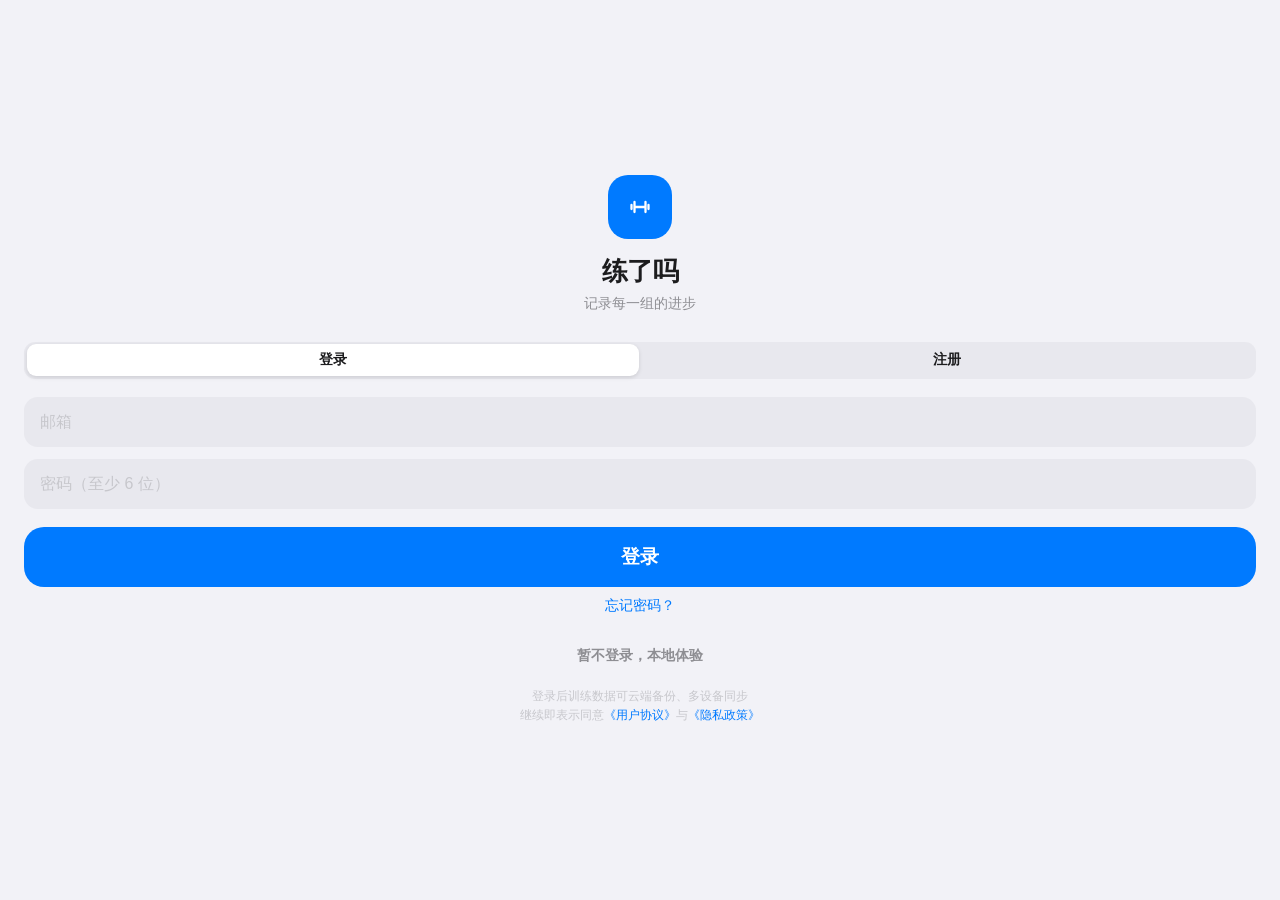
==== commit c09625b9: "发布 tieji-v141" ====
--- a/index.html
+++ b/index.html
@@ -47,6 +47,7 @@
     <section class="screen" id="screen-today">
       <header class="nav">
         <h1 class="large-title">练了吗</h1>
+        <div class="pet" id="pet" data-stage="0" aria-hidden="true"></div>
       </header>
       <div id="today-content"></div>
     </section>
@@ -233,17 +234,44 @@
     </div>
   </div>
 
+  <!-- ======== 更新结果（下拉更新后弹出） ======== -->
+  <div class="alert-backdrop" id="upd-backdrop">
+    <div class="alert upd-alert">
+      <div class="upd-head">
+        <span class="upd-ico" id="upd-ico">✓</span>
+        <div class="upd-text">
+          <div class="upd-title" id="upd-title"></div>
+          <div class="upd-sub" id="upd-sub"></div>
+        </div>
+      </div>
+      <ul class="upd-list" id="upd-list"></ul>
+      <button class="alert-btn primary upd-ok" id="upd-ok">知道了</button>
+    </div>
+  </div>
+
   <div class="toast" id="toast"></div>
   <input type="file" id="avatar-file" accept="image/*" style="display:none">
 </div>
 
+<!-- 下拉更新提示：在页面顶部往下拉时滑出 -->
+<div id="pull-hint" aria-hidden="true">
+  <span class="ph-ico">↓</span>
+  <span class="ph-text">下拉更新版本</span>
+</div>
+
 <script src="js/storage.js"></script>
+<script src="js/format.js"></script>
 <script src="js/charts.js"></script>
 <script src="js/vendor/supabase.js"></script>
 <script src="js/config.js"></script>
 <script src="js/telemetry.js"></script>
 <script src="js/cloud.js"></script>
 <script src="js/icons.js"></script>
+<script src="js/share.js"></script>
+<script src="js/calendar.js"></script>
+<script src="js/pet.js"></script>
 <script src="js/app.js"></script>
+<script src="js/changelog.js"></script>
+<script src="js/update.js"></script>
 </body>
 </html>
--- a/css/styles.css
+++ b/css/styles.css
@@ -9,6 +9,8 @@
   --sep:rgba(60,60,67,.12);
   --blue:#007aff;
   --blue-soft:rgba(0,122,255,.12);
+  /* 成绩色：容量、PR 这类「练出来的数字」用它，跟按钮主色分开 */
+  --accent:#007aff;
   --green:#34c759;
   --red:#ff3b30;
   --orange:#ff9500;
@@ -28,10 +30,144 @@
   --sep:rgba(84,84,88,.4);
   --blue:#0a84ff;
   --blue-soft:rgba(10,132,255,.18);
+  --accent:#0a84ff;
   --tabbar:rgba(20,20,20,.85);
   --shadow:none;
   --sheet-bg:#1c1c1e;
   --input-bg:rgba(118,118,128,.24);
+}
+
+/* ---------- 可选配色 ----------
+   主题 = 配色（palette）× 明暗（theme）。这里只重定义变量，
+   所有组件靠 var(--blue)/var(--bg) 自动跟随，不用改具体样式。
+   --blue 是「主色」（按钮、选中态），--accent 是「成绩色」（容量、PR 这些数字）。 */
+
+/* A 墨黑暖白：暖米白底 + 墨黑主色 + 焦糖成绩色 */
+[data-palette="ink"]{
+  --bg:#f5f2ec;
+  --card:#ffffff;
+  --card-2:#faf7f2;
+  --text:#191815;
+  --text-2:#6f6a5e;
+  --text-3:#b8b2a4;
+  --sep:rgba(25,24,21,.12);
+  --blue:#1c1a17;
+  --blue-soft:rgba(28,26,23,.07);
+  --accent:#a3764a;
+  --green:#5f7a52;
+  --red:#b4432f;
+  --orange:#b98243;
+  --purple:#7a6a8f;
+  --tabbar:rgba(245,242,236,.9);
+  --shadow:0 1px 2px rgba(25,24,21,.06);
+  --sheet-bg:#ffffff;
+  --input-bg:rgba(25,24,21,.06);
+}
+
+/* B 石墨蓝：冷灰底 + 海军蓝主色，最接近「运动科技」那一挂 */
+[data-palette="slate"]{
+  --bg:#f2f4f6;
+  --card:#ffffff;
+  --card-2:#f7f9fb;
+  --text:#0f1720;
+  --text-2:#68727d;
+  --text-3:#b3bdc6;
+  --sep:rgba(15,23,32,.12);
+  --blue:#1f3a5f;
+  --blue-soft:rgba(31,58,95,.1);
+  --accent:#1f3a5f;
+  --green:#3f7d6d;
+  --red:#b5473f;
+  --orange:#b98a4a;
+  --purple:#5f6a9c;
+  --tabbar:rgba(242,244,246,.9);
+  --shadow:0 1px 2px rgba(15,23,32,.06);
+  --sheet-bg:#ffffff;
+  --input-bg:rgba(15,23,32,.06);
+}
+
+/* C 灰阶赤陶：几乎无彩，赤陶只给成绩色 */
+[data-palette="clay"]{
+  --bg:#f5f5f6;
+  --card:#ffffff;
+  --card-2:#fafafa;
+  --text:#121214;
+  --text-2:#6d6d75;
+  --text-3:#b6b6bd;
+  --sep:rgba(18,18,20,.12);
+  --blue:#1b1b1f;
+  --blue-soft:rgba(27,27,31,.07);
+  --accent:#b35c3a;
+  --green:#4f7a5c;
+  --red:#b3402e;
+  --orange:#b0763c;
+  --purple:#8a6a72;
+  --tabbar:rgba(245,245,246,.9);
+  --shadow:0 1px 2px rgba(18,18,20,.06);
+  --sheet-bg:#ffffff;
+  --input-bg:rgba(18,18,20,.06);
+}
+
+/* 深色版：主色在深底上要够亮，所以按钮用暖色 / 中明度色，不再是纯黑 */
+[data-palette="ink"][data-theme="dark"]{
+  --bg:#131211;
+  --card:#1e1c1a;
+  --card-2:#26231f;
+  --text:#f2efe7;
+  --text-2:#b0a99c;
+  --text-3:#5a554c;
+  --sep:rgba(242,239,231,.14);
+  --blue:#a07b4d;
+  --blue-soft:rgba(160,123,77,.18);
+  --accent:#d1a878;
+  --green:#7f9a6c;
+  --red:#d4664f;
+  --orange:#c69a63;
+  --purple:#9a8bb0;
+  --tabbar:rgba(19,18,17,.9);
+  --shadow:none;
+  --sheet-bg:#1e1c1a;
+  --input-bg:rgba(242,239,231,.1);
+}
+[data-palette="slate"][data-theme="dark"]{
+  --bg:#0c1116;
+  --card:#151c24;
+  --card-2:#1c242e;
+  --text:#eaf0f6;
+  --text-2:#9daab8;
+  --text-3:#4d5b6a;
+  --sep:rgba(234,240,246,.14);
+  --blue:#52749e;
+  --blue-soft:rgba(82,116,158,.22);
+  --accent:#8fb2d6;
+  --green:#4f9c88;
+  --red:#d1655c;
+  --orange:#c79a5c;
+  --purple:#7f89bd;
+  --tabbar:rgba(12,17,22,.9);
+  --shadow:none;
+  --sheet-bg:#151c24;
+  --input-bg:rgba(234,240,246,.1);
+}
+[data-palette="clay"][data-theme="dark"]{
+  --bg:#0f0f11;
+  --card:#1a1a1d;
+  --card-2:#232327;
+  --text:#f0f0f2;
+  --text-2:#a0a0a8;
+  --text-3:#54545c;
+  --sep:rgba(240,240,242,.13);
+  --blue:#ab6247;
+  --blue-soft:rgba(171,98,71,.2);
+  --accent:#d98a63;
+  --green:#6d9179;
+  --red:#cc5b45;
+  --orange:#cf8f55;
+  --purple:#a0818a;
+  --tabbar:rgba(15,15,17,.9);
+  --shadow:none;
+  --sheet-bg:#1a1a1d;
+  --input-bg:rgba(240,240,242,.09);
 }
 
 *{margin:0;padding:0;box-sizing:border-box;-webkit-tap-highlight-color:transparent;}
@@ -127,6 +263,8 @@
 /* overlay 标题栏第三格占位，让标题真正居中 */
 .overlay-nav .nav-spacer{width:52px;flex:none;}
 .list{background:var(--card);border-radius:18px;box-shadow:var(--shadow);overflow:hidden;}
+/* 两个紧挨着的列表要留缝，否则两张白卡看起来像糊成一整块 */
+.list + .list{margin-top:10px;}
 .row{
   display:flex;align-items:center;gap:12px;width:100%;text-align:left;
   padding:13px 16px;font-size:16px;color:var(--text);
@@ -148,7 +286,8 @@
 .row .val{color:var(--text-2);font-size:15px;}
 /* 首页训练计划那两行：比普通行矮一点，别占掉首屏太多 */
 .row.plan-row{padding:10px 16px;}
-.row.plan-row b{display:block;font-size:16px;font-weight:600;}
+.row.plan-row b{display:block;font-size:16px;font-weight:600;
+  white-space:nowrap;overflow:hidden;text-overflow:ellipsis;}
 .row.plan-row small{display:block;font-size:12.5px;color:var(--text-2);margin-top:1px;}
 .chevron{color:var(--text-3);flex:none;}
 /* 动作库拖动把手：按住右侧 ≡ 上下拖动即可排序 */
@@ -187,11 +326,83 @@
 .text-btn{font-size:17px;font-weight:600;padding:6px 2px;}
 .text-btn.primary{color:var(--blue);}
 
+/* ---------- 小宠物「角角」 ----------
+   住在今天页大标题右侧。纯 SVG，颜色走自己的变量（不完全跟主题）：
+   墨黑主题下如果宠物也用近黑，会糊成一团，所以给它一套独立的暖色 + 反色描边。 */
+.pet{
+  --pet-body:#EFE8DA;
+  --pet-horn:#C6BBA4;
+  --pet-line:#1C1A17;
+  --pet-blush:#DB9E93;
+  --horn:1;
+  flex:none;width:54px;height:60px;position:relative;cursor:pointer;
+  align-self:flex-end;margin:0 auto -4px 12px;-webkit-tap-highlight-color:transparent;
+}
+[data-theme="dark"] .pet{
+  --pet-body:#3B342A;
+  --pet-horn:#6E6353;
+  --pet-line:#F3F0E8;
+  --pet-blush:#8E6058;
+}
+.pet > svg{width:100%;height:100%;display:block;overflow:visible;
+  animation:petBreath 3.8s ease-in-out infinite;transform-origin:50% 100%;}
+.pet.paused > svg{animation:none;}
+.pet-body{fill:var(--pet-body);stroke:var(--pet-line);stroke-width:2.4;}
+.pet-horn{fill:var(--pet-horn);stroke:var(--pet-line);stroke-width:2.3;stroke-linejoin:round;}
+.pet-line{fill:none;stroke:var(--pet-line);stroke-width:2.2;stroke-linecap:round;stroke-linejoin:round;}
+.pet-blush{fill:var(--pet-blush);opacity:.5;}
+.pet-ink{fill:var(--pet-line);}
+.pet .eyes{transform-box:fill-box;transform-origin:center;animation:petBlink 5.6s infinite;}
+.pet .eyes-happy{display:none;}
+.pet.happy .eyes{display:none;}
+.pet.happy .eyes-happy{display:block;}
+
+/* 角的高度跟累计训练次数走：根部固定在身体里，只往上拉长 */
+.pet .horns{transform-box:view-box;transform-origin:44px 50px;transform:scale(1,var(--horn));}
+/* 最长也只放到 1.06：再长就从「犄角」变成兔耳朵了 */
+.pet[data-stage="0"]{--horn:.68;}
+.pet[data-stage="1"]{--horn:.8;}
+.pet[data-stage="2"]{--horn:.94;}
+.pet[data-stage="3"]{--horn:1.06;}
+
+@keyframes petBreath{
+  0%,100%{transform:translateY(0) scale(1,1);}
+  50%{transform:translateY(-1.4px) scale(1.016,.984);}
+}
+@keyframes petBlink{
+  0%,90%,100%{transform:scaleY(1);}
+  94%{transform:scaleY(.08);}
+  97%{transform:scaleY(1);}
+}
+.pet.happy > svg{animation:petHop .62s cubic-bezier(.3,1.4,.5,1);}
+@keyframes petHop{
+  0%{transform:translateY(0);}
+  35%{transform:translateY(-10px) scale(1.04,1.02);}
+  68%{transform:translateY(0) scale(.97,1.03);}
+  100%{transform:translateY(0);}
+}
+.pet.wobble .horns{animation:petWobble .72s ease;}
+@keyframes petWobble{
+  0%,100%{transform:rotate(0) scale(1,var(--horn));}
+  30%{transform:rotate(-5deg) scale(1,var(--horn));}
+  66%{transform:rotate(4deg) scale(1,var(--horn));}
+}
+/* 被点之后飘一颗心 */
+.pet-heart{position:absolute;left:50%;top:0;width:13px;height:13px;pointer-events:none;
+  animation:petHeart .95s ease-out forwards;}
+.pet-heart svg{width:100%;height:100%;display:block;animation:none;}
+.pet-heart path{fill:#E0564A;}
+@keyframes petHeart{
+  0%{opacity:0;transform:translate(-50%,4px) scale(.5);}
+  25%{opacity:1;}
+  100%{opacity:0;transform:translate(-50%,-28px) scale(1.1);}
+}
+
 /* ---------- 今天页 ---------- */
 .start-card{
   display:flex;align-items:center;gap:14px;width:100%;
-  background:linear-gradient(135deg,#0a84ff,#5e5ce6);
-  border-radius:22px;padding:20px;color:#fff;box-shadow:0 10px 28px rgba(10,132,255,.32);
+  background:var(--blue);
+  border-radius:18px;padding:20px;color:#fff;box-shadow:var(--shadow);
   margin-top:6px;transition:transform .12s;
 }
 .start-card:active{transform:scale(.98);}
@@ -253,6 +464,33 @@
 .cal-legend span{display:inline-flex;align-items:center;gap:4px;font-size:11.5px;color:var(--text-2);}
 .cal-legend i{width:7px;height:7px;border-radius:50%;display:block;}
 .cal-legend svg{flex:none;display:block;}
+/* ---------- 动作库：两列卡片 ----------
+   改成卡片是为了让动作图标能放到 44px。原来挤在 44px 行高里只能放 20px，
+   而 20px 下"卧推/划船/深蹲"几乎分不出来。 */
+.ex-grid{display:grid;grid-template-columns:repeat(2,1fr);gap:10px;padding:0 16px 16px;}
+.ex-cell{position:relative;display:flex;flex-direction:column;align-items:center;gap:6px;
+  padding:16px 12px 12px;background:var(--card);border:none;border-radius:16px;
+  box-shadow:var(--shadow);font-family:inherit;color:var(--text);text-align:center;
+  transition:transform .12s ease;}
+.ex-cell:active{transform:scale(.96);}
+/* 图标垫一个浅色圆底：不放底的话几根线散在卡片上，看着不像「图」而像残留的符号 */
+.ex-cell-ico{width:72px;height:72px;border-radius:50%;background:var(--input-bg);
+  display:grid;place-items:center;line-height:0;}
+/* 图标放大到 44px 后，2.3 的描边会显得糊，压细一点 */
+.ex-cell-ico svg{stroke-width:1.7;}
+.ex-cell-name{font-size:13.5px;font-weight:600;line-height:1.3;word-break:break-word;
+  display:-webkit-box;-webkit-line-clamp:2;-webkit-box-orient:vertical;overflow:hidden;}
+.ex-cell-meta{font-size:11.5px;color:var(--text-2);font-variant-numeric:tabular-nums;}
+.ex-cell.removed{opacity:.55;}
+.ex-cell.removed .ex-cell-ico svg{stroke:var(--text-3);}
+/* 拖动手柄：卡片右上角，弱化存在感 */
+.ex-cell .ex-drag{position:absolute;top:2px;right:2px;width:26px;height:26px;
+  color:var(--text-3);opacity:.5;}
+.ex-cell.dragging{opacity:.9;transform:scale(1.04);z-index:5;
+  box-shadow:0 10px 26px rgba(0,0,0,.18);}
+.ex-cell.dragging .ex-drag{color:var(--blue);opacity:1;cursor:grabbing;}
+.ex-cell.drag-bumping{transform:scale(.97);opacity:.8;}
+
 /* 动作库分类标题带部位图标 */
 .section-title.cat-title{display:flex;align-items:center;gap:6px;}
 .cat-title svg{flex:none;display:block;}
@@ -280,12 +518,18 @@
 .hr-date small{font-size:11px;color:var(--text-2);}
 .hr-info{flex:1;min-width:0;}
 .hr-info b{font-size:16px;display:block;white-space:nowrap;overflow:hidden;text-overflow:ellipsis;}
-.hr-info small{font-size:13px;color:var(--text-2);}
+.hr-info small{font-size:13px;color:var(--text-2);word-break:break-word;}
 /* 标题行：训练名 + 主要部位小标签 */
 .hr-line{display:flex;align-items:center;gap:6px;min-width:0;}
 .hr-line b{min-width:0;}
 .hr-cat{flex:none;font-size:11px;font-weight:600;color:var(--blue);background:var(--blue-soft);border-radius:6px;padding:1px 6px;line-height:1.6;}
-.hr-vol{text-align:right;font-size:14px;font-weight:700;color:var(--blue);font-variant-numeric:tabular-nums;flex:none;}
+/* 来自哪个计划：单独占一行，多长的计划名都能完整显示（挤在标题行里必然被截断） */
+.hr-info .hr-plan{display:block;font-size:12.5px;color:var(--text-2);margin-top:2px;
+  word-break:break-word;}
+/* 计划还能点进去看一眼：用蓝色提示可点，整行其余地方仍然是「打开训练详情」 */
+.hr-info .hr-plan.tappable{color:var(--blue);}
+.hr-info .hr-plan.tappable:active{opacity:.5;}
+.hr-vol{text-align:right;font-size:14px;font-weight:700;color:var(--accent);font-variant-numeric:tabular-nums;flex:none;}
 .hr-vol small{display:block;font-weight:500;color:var(--text-2);font-size:11px;}
 
 /* ---------- 搜索与分类 chips ---------- */
@@ -361,6 +605,35 @@
 .set-table td{padding:0 16px;font-size:15px;border-bottom:.5px solid var(--sep);height:44px;font-variant-numeric:tabular-nums;}
 .set-table tr:last-child td{border-bottom:none;}
 .set-table .set-idx{color:var(--text-2);width:34px;font-weight:700;}
+
+/* 每组的完成开关：空心圈 = 还没做，实心蓝 = 已完成。
+   点了才计入容量/组数，并把这一下记成「上组完成」时间。 */
+.set-check{width:26px;height:26px;border-radius:50%;border:1.8px solid var(--text-3);
+  background:transparent;color:var(--text-2);font:inherit;font-size:12.5px;font-weight:700;
+  display:flex;align-items:center;justify-content:center;padding:0;line-height:1;
+  transition:transform .12s ease,background .12s ease;}
+.set-check:active{transform:scale(.88);}
+.set-check.on{background:var(--blue);border-color:var(--blue);color:#fff;}
+/* 未完成的组整行淡化：数字是目标，不是已经练出来的成绩 */
+.set-table tr.pending .set-main{color:var(--text-3);font-weight:600;}
+.set-table tr.pending .set-e1rm{opacity:.45;}
+
+/* 计划编辑器里的目标组数 */
+.plan-sets{display:inline-flex;align-items:center;gap:6px;margin-right:4px;}
+.plan-sets button{width:26px;height:26px;border-radius:8px;border:none;background:var(--input-bg);
+  color:var(--text);font-size:16px;font-weight:700;line-height:1;display:flex;
+  align-items:center;justify-content:center;padding:0;}
+.plan-sets button:active{background:var(--blue-soft);color:var(--blue);}
+.plan-sets b{font-size:15px;min-width:16px;text-align:center;font-variant-numeric:tabular-nums;}
+.plan-sets em{font-style:normal;font-size:12px;color:var(--text-2);}
+
+/* 有氧在计划里固定 1 组，不用步进，只标一下 */
+.plan-fixed{font-size:12.5px;color:var(--text-2);background:var(--input-bg);
+  padding:4px 10px;border-radius:8px;margin-right:4px;}
+
+/* 计划详情里每项的组数 */
+.pd-sets{font-size:13px;font-weight:700;color:var(--blue);background:var(--blue-soft);
+  padding:3px 9px;border-radius:7px;flex:none;}
 .set-table .set-main{font-weight:700;}
 .set-table .set-e1rm{color:var(--text-2);font-size:12px;text-align:right;width:76px;}
 .set-row-btn{display:block;width:100%;text-align:left;color:var(--text);}
@@ -425,7 +698,7 @@
 }
 .stepper input::-webkit-outer-spin-button,.stepper input::-webkit-inner-spin-button{-webkit-appearance:none;}
 .row .stepper{flex:none;}
-.last-sets{margin:14px 0;padding:12px 14px;background:var(--card-2);border-radius:14px;}
+.last-sets{margin:14px 0 8px;padding:12px 14px;background:var(--card-2);border-radius:14px;}
 .last-sets b{font-size:12px;color:var(--text-2);display:block;margin-bottom:6px;}
 .last-sets .ls-item{display:inline-block;background:var(--card);border:none;border-radius:8px;padding:5px 9px;
   font-size:13px;font-weight:700;margin:0 6px 6px 0;font-variant-numeric:tabular-nums;
@@ -496,6 +769,61 @@
 .alert-btn.primary{color:var(--blue);font-weight:700;}
 .alert-btn.danger{color:var(--red);font-weight:700;}
 
+/* ---------- 配色选择 ---------- */
+.palette-wrap{padding:16px 10px 12px;}
+.palette-row{display:flex;gap:6px;}
+.palette-item{flex:1;display:flex;flex-direction:column;align-items:center;gap:8px;padding:0;min-width:0;}
+/* 色卡：底色 + 一张白色卡片 + 一个主色点，一眼能看出这套配色的三层关系 */
+.pchip{position:relative;display:block;width:46px;height:46px;border-radius:14px;background:var(--pb);
+  box-shadow:inset 0 0 0 .5px rgba(0,0,0,.1);transition:transform .12s,box-shadow .15s;}
+.palette-item:active .pchip{transform:scale(.93);}
+.pchip-card{position:absolute;left:9px;top:9px;width:21px;height:21px;border-radius:7px;background:#fff;
+  box-shadow:0 1px 3px rgba(0,0,0,.14);}
+.pchip-dot{position:absolute;right:7px;bottom:7px;width:11px;height:11px;border-radius:50%;background:var(--pa);}
+/* 选中环用成绩色：跟色卡上的小圆点同色，墨黑主题下也不会变成一圈粗黑边 */
+.palette-item.active .pchip{box-shadow:inset 0 0 0 .5px rgba(0,0,0,.1),0 0 0 2.5px var(--accent);}
+.palette-name{font-size:12px;font-weight:600;color:var(--text-2);}
+.palette-item.active .palette-name{color:var(--text);}
+
+/* ---------- 下拉更新 ----------
+   提示条固定在顶部安全区下方，由 update.js 控制透明度。
+   只在真的往下拉时才出现，平时完全不可见也不挡住触摸。 */
+#pull-hint{
+  position:fixed;left:50%;top:calc(env(safe-area-inset-top) + 10px);z-index:64;
+  display:flex;align-items:center;gap:7px;
+  height:34px;padding:0 15px;border-radius:17px;
+  background:var(--card);color:var(--text-2);
+  font-size:13px;font-weight:600;white-space:nowrap;
+  box-shadow:0 4px 18px rgba(0,0,0,.16);
+  opacity:0;pointer-events:none;transform:translate(-50%,0);
+  transition:opacity .18s ease,background .18s ease,color .18s ease;
+}
+#pull-hint.show{opacity:1;}
+/* 拉到阈值：整条变蓝，明确告诉用户「可以松手了」 */
+/* 到阈值用成绩色：墨黑主题下 --blue 是近黑，胶囊会变成「又一条黑条」看不出变化 */
+#pull-hint.ready{background:var(--accent);color:#fff;box-shadow:0 6px 18px rgba(0,0,0,.22);}
+.ph-ico{font-size:14px;font-weight:800;line-height:1;display:inline-block;}
+#pull-hint.busy .ph-ico{animation:phspin .9s linear infinite;}
+@keyframes phspin{to{transform:rotate(360deg);}}
+
+/* ---------- 更新结果弹框 ---------- */
+.upd-alert{max-width:322px;text-align:left;padding-bottom:0;}
+.upd-head{display:flex;gap:11px;align-items:flex-start;padding:20px 18px 0;}
+.upd-ico{flex:none;width:32px;height:32px;border-radius:50%;display:flex;
+  align-items:center;justify-content:center;font-size:15px;font-weight:800;
+  background:rgba(52,199,89,.14);color:var(--green);}
+#upd-backdrop.nochange .upd-ico{background:var(--input-bg);color:var(--text-2);}
+.upd-text{min-width:0;}
+.upd-title{font-size:16.5px;font-weight:800;color:var(--text);line-height:1.3;}
+.upd-sub{font-size:12.5px;color:var(--text-2);margin-top:4px;line-height:1.45;word-break:break-word;}
+.upd-list{margin:14px 18px 0;padding-left:17px;max-height:252px;overflow-y:auto;
+  -webkit-overflow-scrolling:touch;}
+.upd-list li{font-size:13.5px;line-height:1.6;color:var(--text);margin-bottom:7px;}
+.upd-list li::marker{color:var(--text-3);}
+/* 单独一个按钮，铺满底部，跟系统确认框一致 */
+.upd-ok{display:block;width:100%;margin-top:16px;padding:14px;font-size:16px;
+  border-right:none;border-top:.5px solid var(--sep);background:none;}
+
 /* ---------- Toast ---------- */
 .toast{
   position:fixed;left:50%;bottom:calc(env(safe-area-inset-bottom) + 90px);z-index:80;
@@ -528,7 +856,7 @@
 .auth-brand{text-align:center;margin-bottom:28px;}
 .auth-logo{
   width:64px;height:64px;border-radius:20px;display:grid;place-items:center;margin:0 auto 14px;
-  background:linear-gradient(135deg,#0a84ff,#5e5ce6);color:#fff;
+  background:var(--blue);color:#fff;
 }
 .auth-brand h1{font-size:26px;font-weight:800;letter-spacing:-.5px;}
 .auth-brand p{font-size:13.5px;color:var(--text-2);margin-top:4px;}
@@ -566,7 +894,7 @@
 .crop-overlay .overlay-title{color:#fff;}
 .crop-overlay .overlay-nav{border-bottom:none;}
 .crop-overlay .text-btn{color:rgba(255,255,255,.85);}
-.crop-overlay .text-btn.primary{color:#0a84ff;}
+.crop-overlay .text-btn.primary{color:var(--blue);}
 .crop-wrap{
   flex:1;display:flex;flex-direction:column;align-items:center;justify-content:center;gap:16px;
   padding:12px 20px calc(env(safe-area-inset-bottom) + 24px);
@@ -578,7 +906,7 @@
 .crop-stage img{position:absolute;left:0;top:0;max-width:none;user-select:none;-webkit-user-drag:none;}
 .crop-ring{position:absolute;inset:0;border-radius:50%;border:2px solid rgba(255,255,255,.9);pointer-events:none;}
 .crop-tip{font-size:12.5px;color:rgba(255,255,255,.65);text-align:center;}
-.crop-zoom{width:min(76vw,300px);accent-color:#0a84ff;}
+.crop-zoom{width:min(76vw,300px);accent-color:var(--blue);}
 
 /* ---------- 设置页 · 账号区 ---------- */
 .profile-avatar{
@@ -607,8 +935,9 @@
 .share-title{font-size:17px;font-weight:700}
 .share-bar .nav-btn{color:#fff;background:rgba(255,255,255,.14);border-radius:50%;width:32px;height:32px}
 .share-body{flex:1;overflow-y:auto;display:flex;flex-direction:column;align-items:center;padding:6px 16px calc(env(safe-area-inset-bottom) + 24px)}
-.share-body img{width:100%;max-width:420px;border-radius:16px;box-shadow:0 8px 30px rgba(0,0,0,.5)}
-.share-tip{color:rgba(255,255,255,.6);font-size:13px;margin-top:14px;text-align:center}
+.share-body img{width:100%;max-width:420px;border-radius:16px;box-shadow:0 8px 30px rgba(0,0,0,.5);
+  margin-top:auto;}
+.share-tip{color:rgba(255,255,255,.6);font-size:13px;margin-top:14px;margin-bottom:auto;text-align:center}
 
 /* ---------- 训练计划 ---------- */
 .pd-idx{flex:none;width:24px;height:24px;border-radius:50%;background:var(--blue-soft);color:var(--blue);
